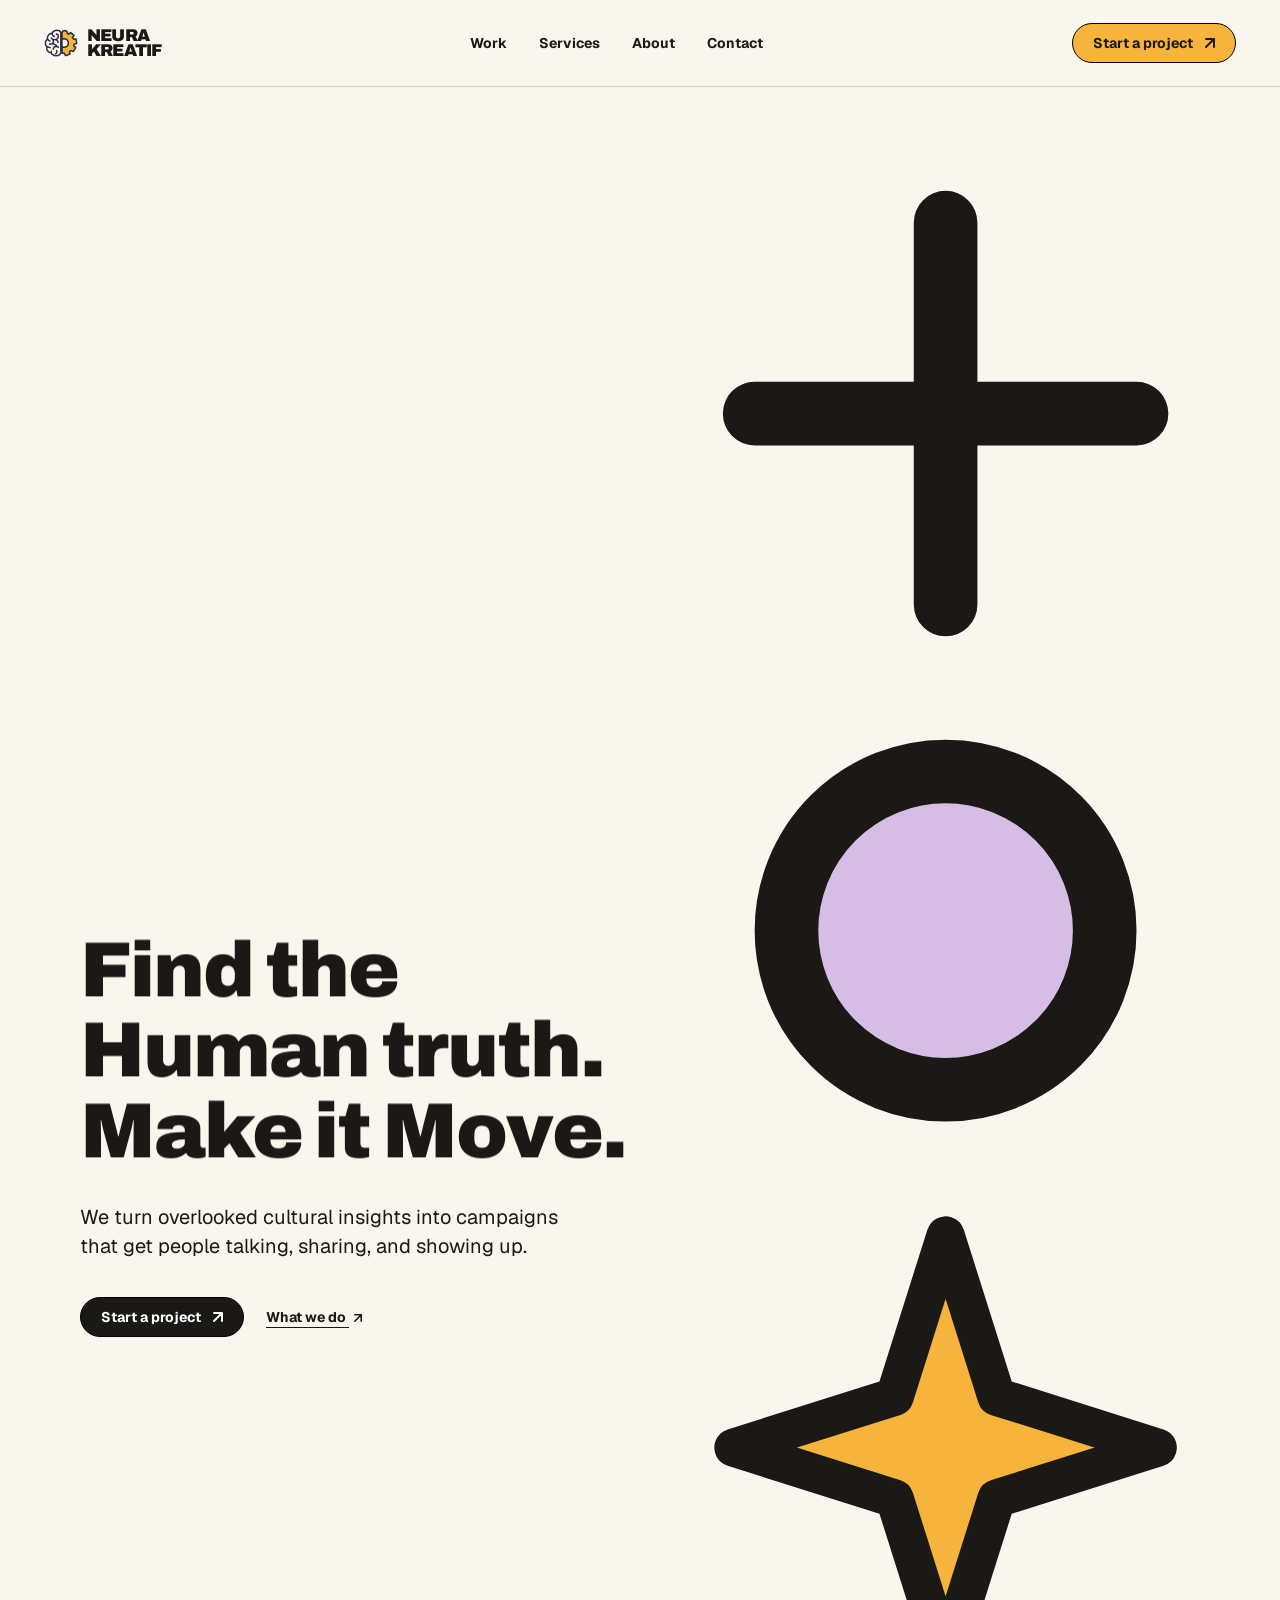
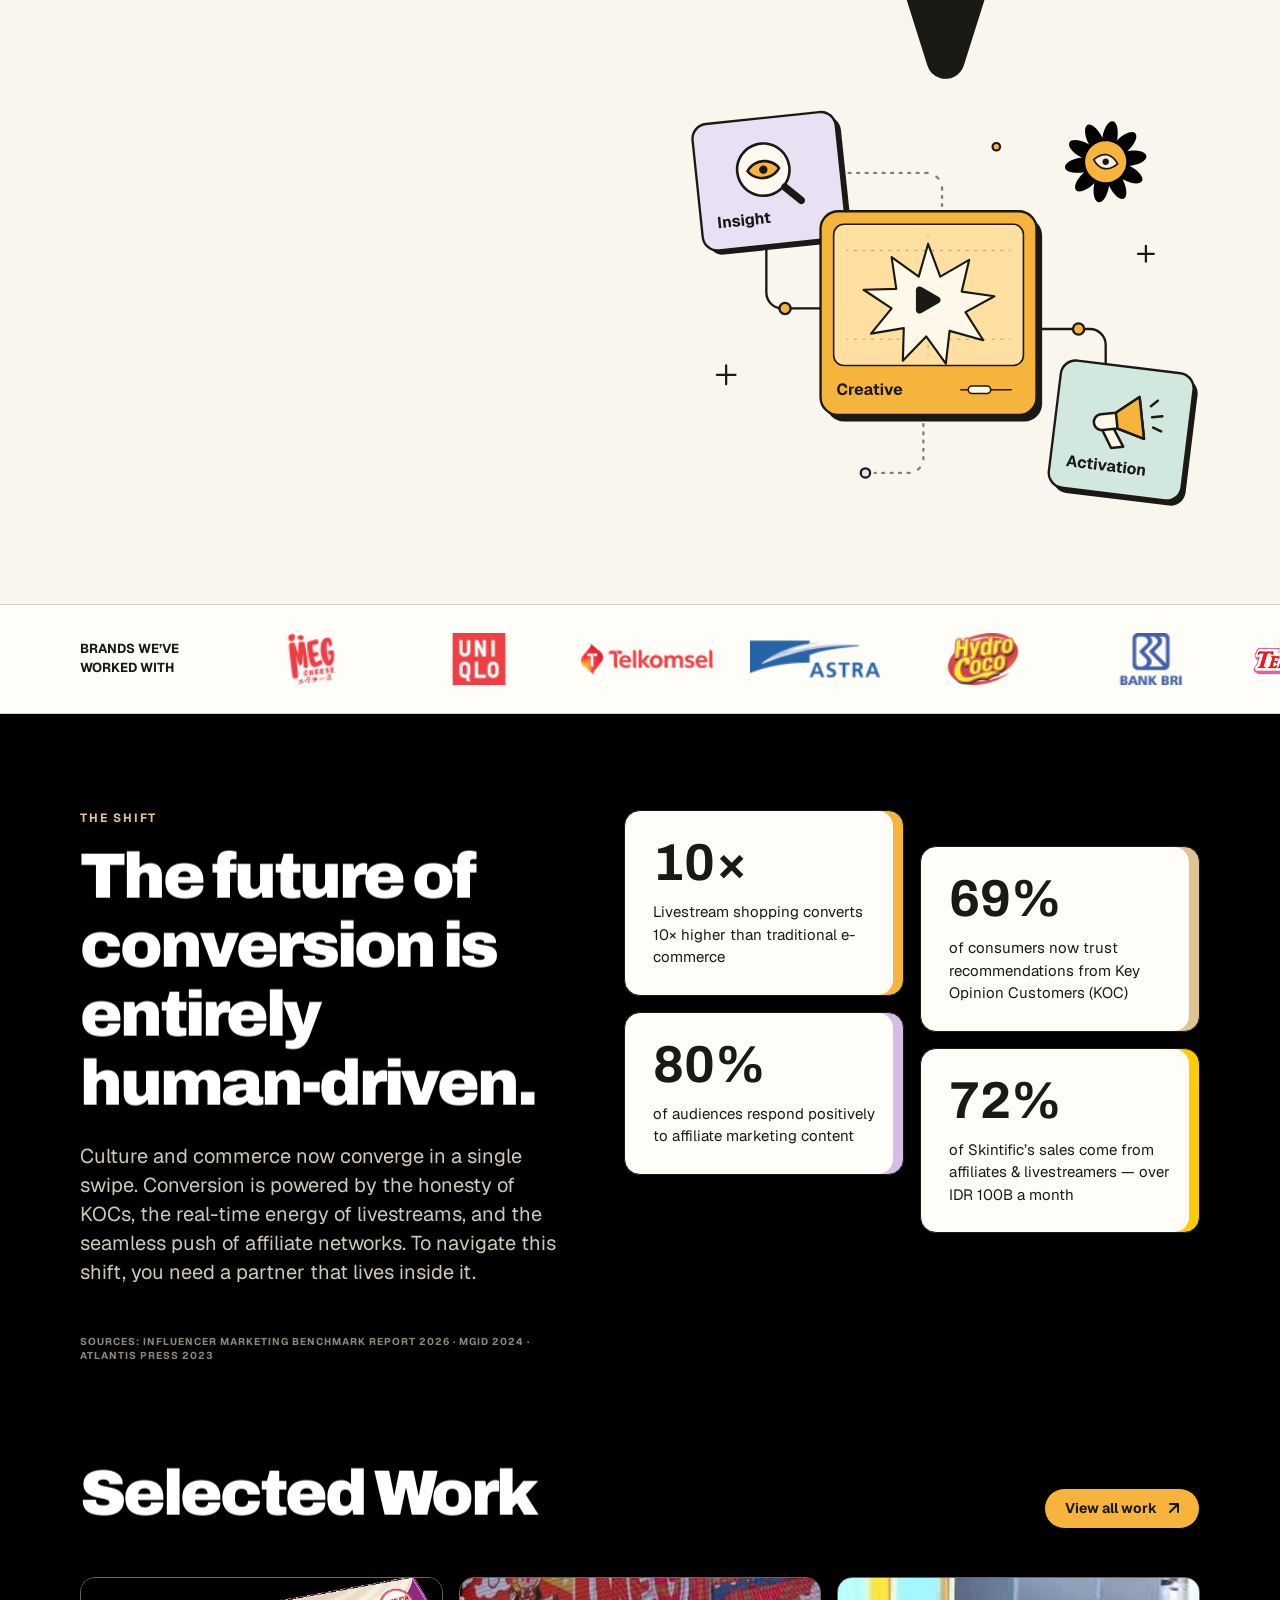
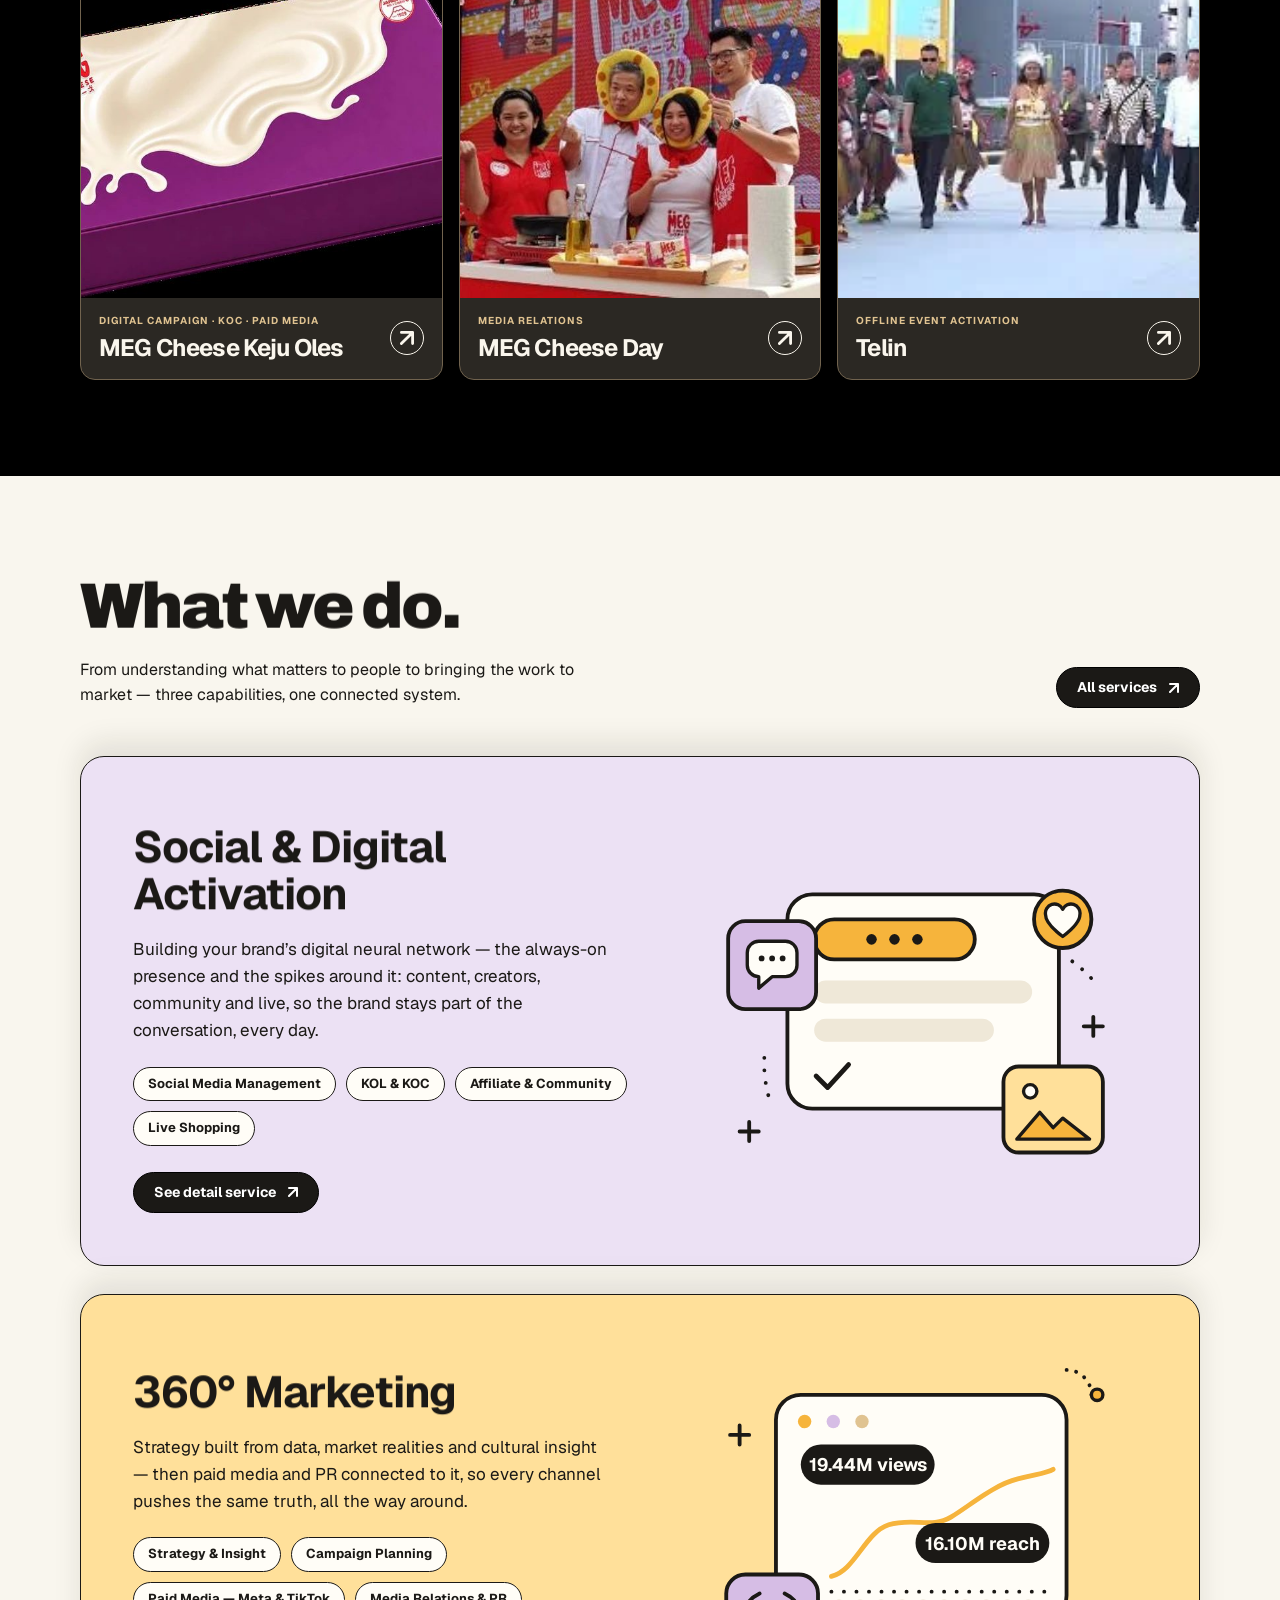
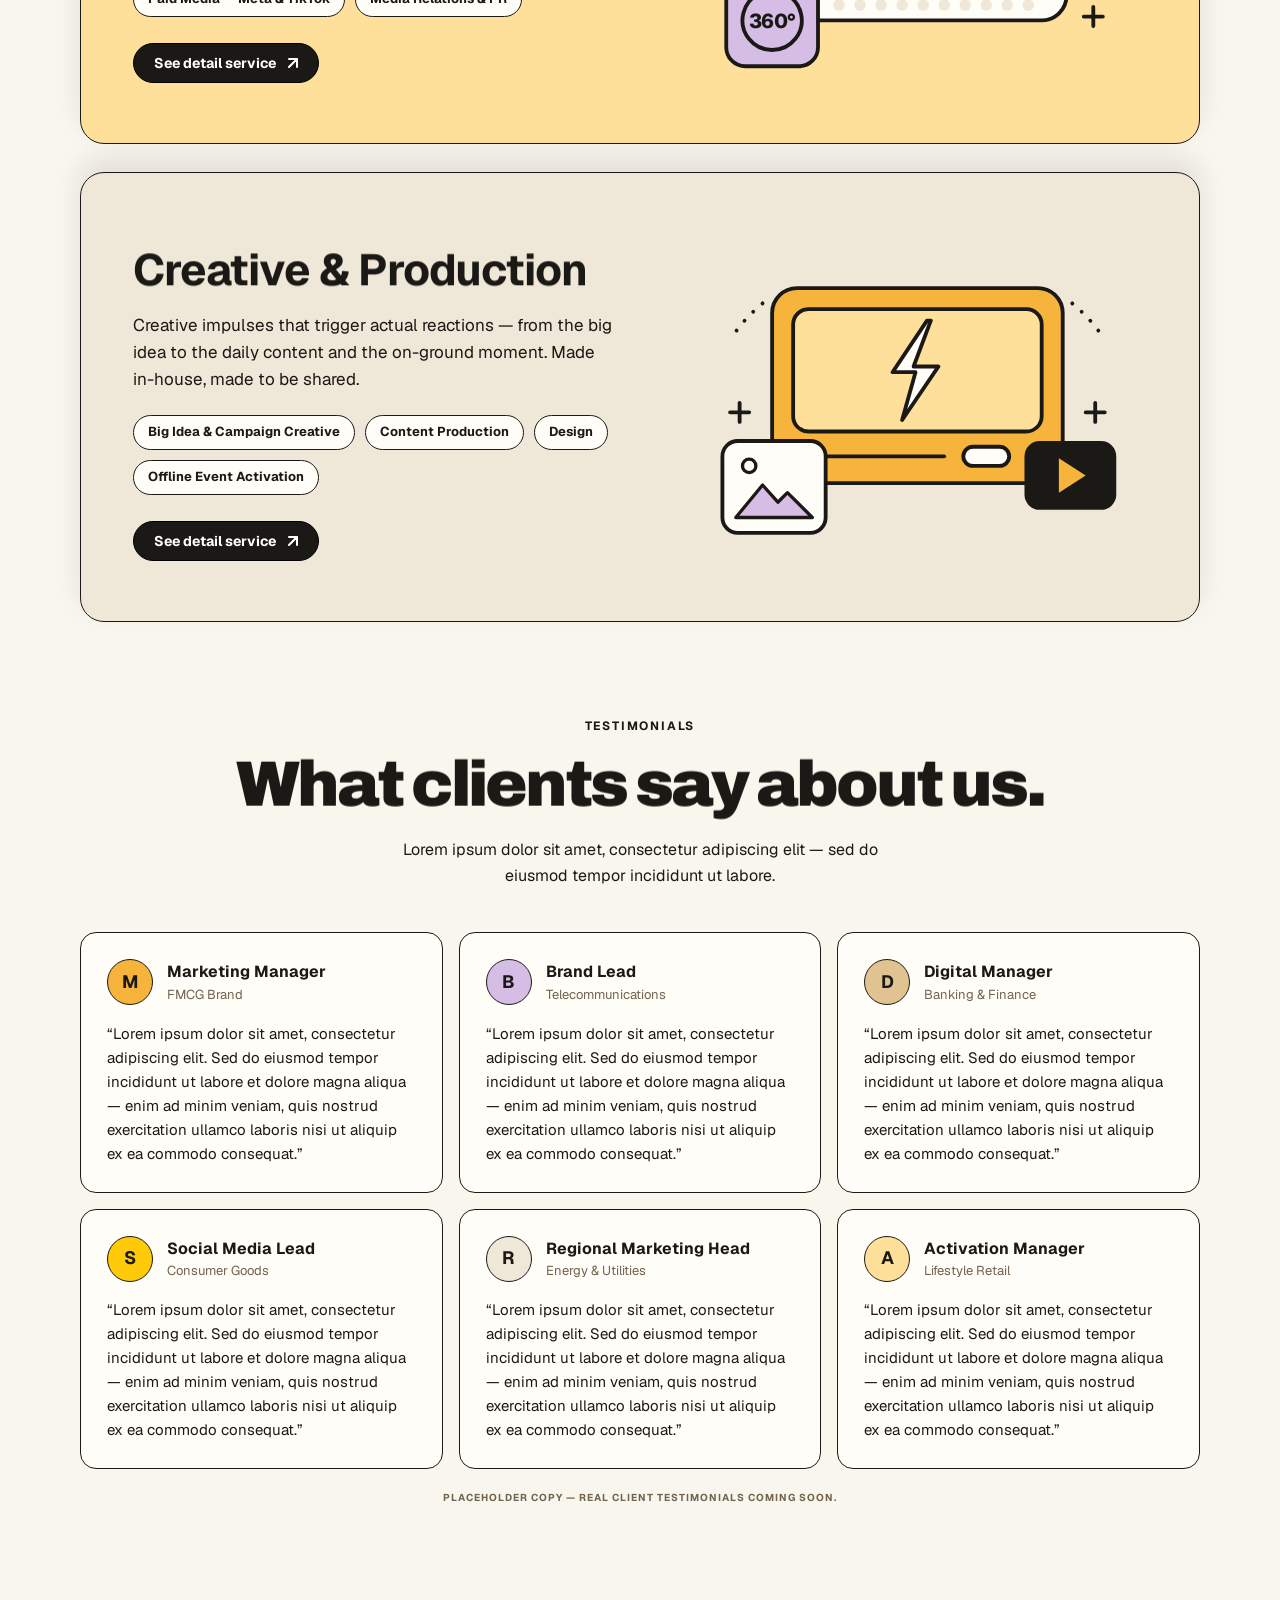
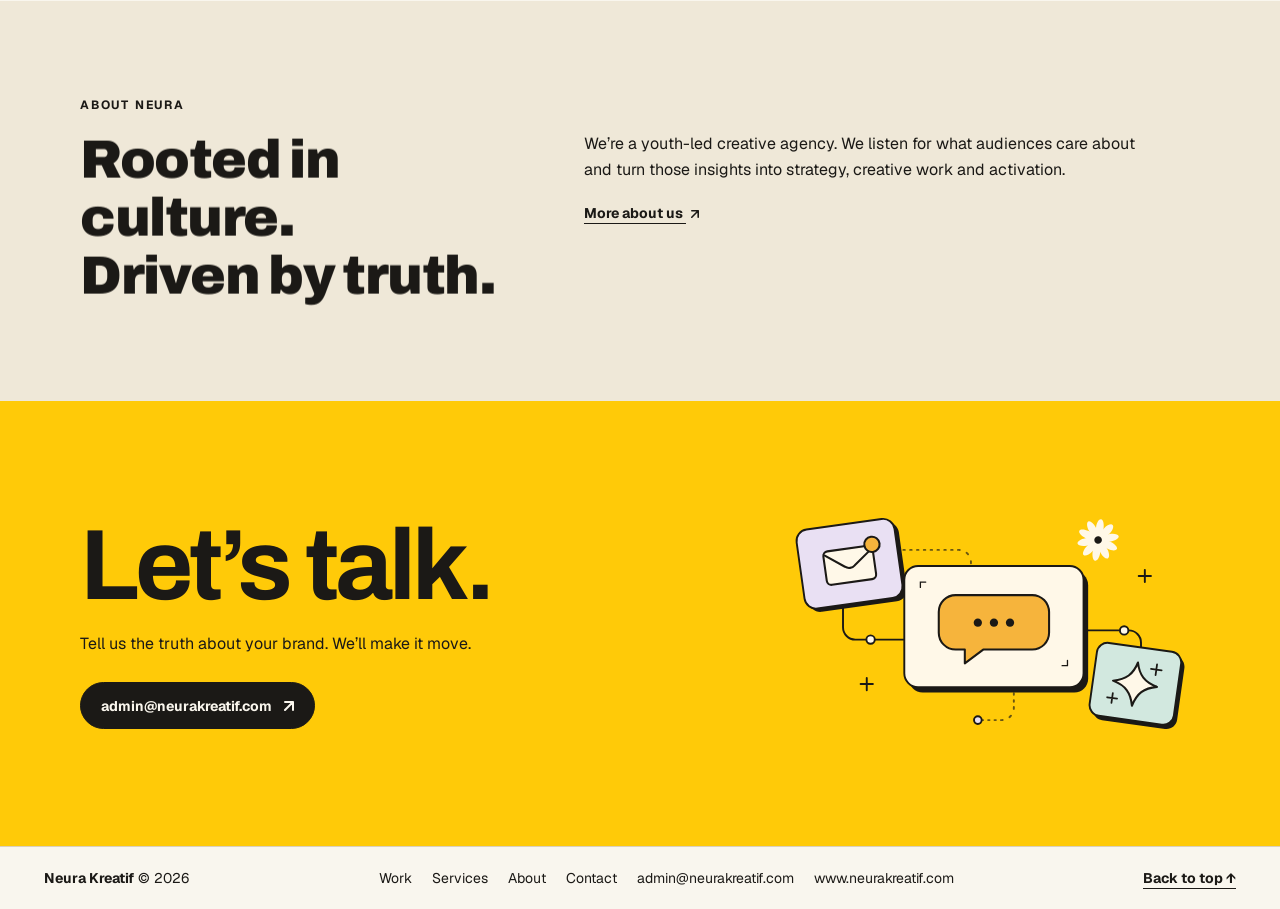
==== index.html @ 3b591b7b "Update site to v16 — root index.html" ====
<!DOCTYPE html>
<html lang="en">
<head>
<meta charset="UTF-8">
<meta name="viewport" content="width=device-width, initial-scale=1.0">
<title>Find the Human Truth. Make it Move. — Neura Kreatif</title>
<meta name="description" content="Neura Kreatif is a youth-led 360° creative agency: Social & Digital Activation, 360° Marketing, Creative & Production.">
<meta property="og:title" content="Find the Human Truth. Make it Move. — Neura Kreatif">
<meta property="og:description" content="Neura Kreatif is a youth-led 360° creative agency: Social & Digital Activation, 360° Marketing, Creative & Production.">
<meta property="og:type" content="website">
<meta property="og:url" content="https://jmustopa.github.io/neura-kreatif/">
<meta property="og:image" content="https://jmustopa.github.io/neura-kreatif/assets/img/share.jpg">
<meta name="twitter:card" content="summary_large_image">

<link rel="stylesheet" href="assets/css/fonts.css?v=16">
<link rel="stylesheet" href="assets/css/tokens.css">
<link rel="stylesheet" href="assets/css/styles.css?v=16">
</head>
<body><div id="top"></div><header class="site-nav"><div class="bar">
<a class="logo" href="index.html"><img src="assets/img/logo-mark.png" alt="Neura Kreatif logo"><span class="word">NEURA<br>KREATIF</span></a>
<nav class="nav-links" id="navLinks">
<a href="work/index.html">Work</a>
<a href="services/index.html">Services</a>
<a href="about/index.html">About</a>
<a href="contact/index.html">Contact</a>
</nav>
<span style="display:flex;gap:10px;align-items:center">
<a class="btn cta" href="contact/index.html">Start a project <svg class="arr" viewBox="0 0 10 10" fill="none" aria-hidden="true"><path d="M9 9V1H1M9 1L1 9" stroke="currentColor" stroke-width="2" stroke-linecap="round" stroke-linejoin="round"/></svg></a>
<button class="nav-toggle" aria-expanded="false" aria-controls="navLinks" onclick="var b=this,d=document.getElementById('navLinks');d.classList.toggle('open');b.setAttribute('aria-expanded',d.classList.contains('open'))">Menu</button>
</span>
</div></header>
<section class="band" style="padding-top:72px"><div class="wrap"><div class="hero-grid">
<div>
<h1 class="display">Find the<br>Human truth.<br>Make it Move.</h1>
<p class="lead" style="margin-top:32px">We turn overlooked cultural insights into campaigns that get people talking, sharing, and showing up.</p>
<div class="hero-cta"><a class="btn dark" href="contact/index.html">Start a project <svg class="arr" viewBox="0 0 10 10" fill="none" aria-hidden="true"><path d="M9 9V1H1M9 1L1 9" stroke="currentColor" stroke-width="2" stroke-linecap="round" stroke-linejoin="round"/></svg></a><a class="textlink" href="services/index.html">What we do <svg class="arr" viewBox="0 0 10 10" fill="none" aria-hidden="true"><path d="M9 9V1H1M9 1L1 9" stroke="currentColor" stroke-width="2" stroke-linecap="round" stroke-linejoin="round"/></svg></a></div>
</div>
<div class="hero-art"><span class="hero-spark hs1"><svg viewBox="0 0 24 24" fill="none" stroke="#1b1916" stroke-width="3" stroke-linecap="round"><path d="M12 3v18M3 12h18"/></svg></span><span class="hero-spark hs2"><svg viewBox="0 0 16 16"><circle cx="8" cy="8" r="5" fill="#d6bde5" stroke="#1b1916" stroke-width="2"/></svg></span><span class="hero-spark hs3"><svg viewBox="0 0 24 24"><path d="M12 2l2.4 7.6L22 12l-7.6 2.4L12 22l-2.4-7.6L2 12l7.6-2.4z" fill="#f6b43c" stroke="#1b1916" stroke-width="1.8" stroke-linejoin="round"/></svg></span><img src="assets/img/doodle-hero.svg" alt="Neura doodle illustration — Insight, Creative and Activation, connected" style="width:100%;height:auto"></div>
</div></div></section>
<div class="logo-strip"><div class="row"><span class="label" style="padding-left:var(--nk-page-pad)"><span style="white-space:nowrap">BRANDS WE&rsquo;VE</span><br><span style="white-space:nowrap">WORKED WITH</span></span><div style="overflow:hidden;flex:1"><div class="marquee"><span class="brand-frame"><img src="assets/img/client-meg.png" alt="MEG"></span><span class="brand-frame"><img src="assets/img/client-uniqlo.png" alt="Uniqlo"></span><span class="brand-frame"><img src="assets/img/client-telkomsel.png" alt="Telkomsel"></span><span class="brand-frame"><img src="assets/img/client-astra.png" alt="Astra"></span><span class="brand-frame"><img src="assets/img/client-hydrococo.png" alt="Hydro Coco"></span><span class="brand-frame"><img src="assets/img/client-bri.png" alt="Bank BRI"></span><span class="brand-frame"><img src="assets/img/client-telonlang.png" alt="Telon Lang"></span><span class="brand-frame"><img src="assets/img/client-woods.png" alt="WOODS'"></span><span class="brand-frame"><img src="assets/img/client-pln.svg" alt="PLN"></span><span class="brand-frame"><img src="assets/img/client-btpn.svg" alt="btpn"></span><span class="brand-frame"><img src="assets/img/client-telin.png" alt="Telin"></span><span class="brand-frame"><img src="assets/img/client-telkomindonesia.png" alt="Telkom Indonesia"></span><span class="brand-frame"><img src="assets/img/client-bni.svg" alt="BNI"></span><span class="brand-frame"><img src="assets/img/client-castrol.svg" alt="Castrol"></span><span class="brand-frame"><img src="assets/img/client-meg.png" alt="MEG"></span><span class="brand-frame"><img src="assets/img/client-uniqlo.png" alt="Uniqlo"></span><span class="brand-frame"><img src="assets/img/client-telkomsel.png" alt="Telkomsel"></span><span class="brand-frame"><img src="assets/img/client-astra.png" alt="Astra"></span><span class="brand-frame"><img src="assets/img/client-hydrococo.png" alt="Hydro Coco"></span><span class="brand-frame"><img src="assets/img/client-bri.png" alt="Bank BRI"></span><span class="brand-frame"><img src="assets/img/client-telonlang.png" alt="Telon Lang"></span><span class="brand-frame"><img src="assets/img/client-woods.png" alt="WOODS'"></span><span class="brand-frame"><img src="assets/img/client-pln.svg" alt="PLN"></span><span class="brand-frame"><img src="assets/img/client-btpn.svg" alt="btpn"></span><span class="brand-frame"><img src="assets/img/client-telin.png" alt="Telin"></span><span class="brand-frame"><img src="assets/img/client-telkomindonesia.png" alt="Telkom Indonesia"></span><span class="brand-frame"><img src="assets/img/client-bni.svg" alt="BNI"></span><span class="brand-frame"><img src="assets/img/client-castrol.svg" alt="Castrol"></span></div></div></div></div>
<section class="band band-black"><div class="wrap"><div class="shift-grid">
<div class="shift-left">
<p class="eyebrow" style="color:var(--nk-sand)">The shift</p>
<h2 class="h1" style="color:#fff;margin-top:16px">The future of conversion is entirely human-driven.</h2>
<p class="lead" style="margin-top:24px">Culture and commerce now converge in a single swipe. Conversion is powered by the honesty of KOCs, the real-time energy of livestreams, and the seamless push of affiliate networks. To navigate this shift, you need a partner that lives inside it.</p>
<p class="micro shift-src">Sources: Influencer Marketing Benchmark Report 2026 · MGID 2024 · Atlantis Press 2023</p>
</div>
<div>
<div class="shift-cards">
<div class="shift-col">
<div class="scard edge-yellow"><div class="snum">10&times;</div><div class="scap">Livestream shopping converts 10&times; higher than traditional e-commerce</div></div>
<div class="scard edge-lilac"><div class="snum">80%</div><div class="scap">of audiences respond positively to affiliate marketing content</div></div>
</div>
<div class="shift-col shift-col-off">
<div class="scard edge-sand"><div class="snum">69%</div><div class="scap">of consumers now trust recommendations from Key Opinion Customers (KOC)</div></div>
<div class="scard edge-bright"><div class="snum">72%</div><div class="scap">of Skintific&rsquo;s sales come from affiliates &amp; livestreamers — over IDR 100B a month</div></div>
</div>
</div>
</div>
</div></div></section>
<section class="band band-black" style="padding-top:0"><div class="wrap">
<div class="sec-head"><h2 class="h1" style="color:#fff">Selected Work</h2><a class="btn" href="work/index.html">View all work <svg class="arr" viewBox="0 0 10 10" fill="none" aria-hidden="true"><path d="M9 9V1H1M9 1L1 9" stroke="currentColor" stroke-width="2" stroke-linecap="round" stroke-linejoin="round"/></svg></a></div>
<div class="work-grid home-work"><a class="work-card" href="work/meg-cheese-keju-oles.html"><div class="media"><img loading="lazy" src="assets/img/work-meg-pack.jpg" alt="MEG Cheese Keju Oles pack"></div><div class="foot"><div><div class="micro cat">Digital campaign · KOC · Paid media</div><div class="ttl">MEG Cheese Keju Oles</div></div><span class="circle-arrow"><svg class="arr arr-lg" viewBox="0 0 10 10" fill="none" aria-hidden="true"><path d="M9 9V1H1M9 1L1 9" stroke="currentColor" stroke-width="2" stroke-linecap="round" stroke-linejoin="round"/></svg></span></div></a><a class="work-card" href="work/meg-cheese-day.html"><div class="media"><img loading="lazy" src="assets/img/work-meg-cheese-day.jpg" alt="MEG Cheese Day event hosts"></div><div class="foot"><div><div class="micro cat">Media relations</div><div class="ttl">MEG Cheese Day</div></div><span class="circle-arrow"><svg class="arr arr-lg" viewBox="0 0 10 10" fill="none" aria-hidden="true"><path d="M9 9V1H1M9 1L1 9" stroke="currentColor" stroke-width="2" stroke-linecap="round" stroke-linejoin="round"/></svg></span></div></a><a class="work-card" href="work/telin-event.html"><div class="media"><img loading="lazy" src="assets/img/work-telin-parade.png" alt="Telin offline event activation"></div><div class="foot"><div><div class="micro cat">Offline event activation</div><div class="ttl">Telin</div></div><span class="circle-arrow"><svg class="arr arr-lg" viewBox="0 0 10 10" fill="none" aria-hidden="true"><path d="M9 9V1H1M9 1L1 9" stroke="currentColor" stroke-width="2" stroke-linecap="round" stroke-linejoin="round"/></svg></span></div></a></div>
</div></section>
<section class="band"><div class="wrap">
<div class="sec-head"><div><h2 class="h1">What we do.</h2><p class="body-txt" style="margin-top:16px;max-width:520px">From understanding what matters to people to bringing the work to market — three capabilities, one connected system.</p></div><a class="btn dark" href="services/index.html">All services <svg class="arr" viewBox="0 0 10 10" fill="none" aria-hidden="true"><path d="M9 9V1H1M9 1L1 9" stroke="currentColor" stroke-width="2" stroke-linecap="round" stroke-linejoin="round"/></svg></a></div>
<div class="stack">
<article class="stack-card sc-social" style="top:92px">
<div class="stack-txt">
<h3 class="stack-title">Social &amp; Digital Activation</h3>
<p class="stack-desc">Building your brand&rsquo;s digital neural network — the always-on presence and the spikes around it: content, creators, community and live, so the brand stays part of the conversation, every day.</p>
<div class="chips" style="margin-top:22px"><span class="chip">Social Media Management</span><span class="chip">KOL &amp; KOC</span><span class="chip">Affiliate &amp; Community</span><span class="chip">Live Shopping</span></div>
<p style="margin-top:26px"><a class="btn dark" href="services/index.html#social">See detail service <svg class="arr" viewBox="0 0 10 10" fill="none" aria-hidden="true"><path d="M9 9V1H1M9 1L1 9" stroke="currentColor" stroke-width="2" stroke-linecap="round" stroke-linejoin="round"/></svg></a></p>
</div>
<div class="stack-vis" aria-hidden="true">
<svg viewBox="0 0 480 360" width="100%" fill="none" role="img">
  <!-- dotted arcs -->
  <path d="M84 268a130 130 0 0 1-4-42" stroke="#1B1916" stroke-width="4" stroke-linecap="round" stroke-dasharray="0.1 13"/>
  <path d="M402 128a130 130 0 0 1 22 20" stroke="#1B1916" stroke-width="4" stroke-linecap="round" stroke-dasharray="0.1 13"/>
  <!-- plus signs -->
  <path d="M54 306h20M64 296v20" stroke="#1B1916" stroke-width="4" stroke-linecap="round"/>
  <path d="M414 196h20M424 186v20" stroke="#1B1916" stroke-width="4" stroke-linecap="round"/>
  <!-- post card -->
  <rect x="104" y="58" width="284" height="224" rx="26" fill="#FFFDF7" stroke="#1B1916" stroke-width="4"/>
  <!-- header pill, dots centred (pill centre x=216) -->
  <rect x="132" y="84" width="168" height="42" rx="21" fill="#F6B43C" stroke="#1B1916" stroke-width="4"/>
  <circle cx="192" cy="105" r="5.5" fill="#1B1916"/>
  <circle cx="216" cy="105" r="5.5" fill="#1B1916"/>
  <circle cx="240" cy="105" r="5.5" fill="#1B1916"/>
  <!-- skeleton lines, same left edge x=132 -->
  <rect x="132" y="148" width="228" height="24" rx="12" fill="#EFE8D8"/>
  <rect x="132" y="188" width="188" height="24" rx="12" fill="#EFE8D8"/>
  <!-- check mark, aligned to content edge, inside the card -->
  <path d="M134 248l12 12 22-24" stroke="#1B1916" stroke-width="5" stroke-linecap="round" stroke-linejoin="round"/>
  <!-- chat badge, bubble centred in badge (88,132) -->
  <g>
    <rect x="42" y="86" width="92" height="92" rx="18" fill="#D6BDE5" stroke="#1B1916" stroke-width="4"/>
    <path d="M74 107h28a12 12 0 0 1 12 12v13a12 12 0 0 1-12 12H88l-14 12v-12a12 12 0 0 1-12-12v-13a12 12 0 0 1 12-12z" fill="#FFFDF7" stroke="#1B1916" stroke-width="3.5" stroke-linejoin="round"/>
    <circle cx="77" cy="125" r="3" fill="#1B1916"/>
    <circle cx="88" cy="125" r="3" fill="#1B1916"/>
    <circle cx="99" cy="125" r="3" fill="#1B1916"/>
  </g>
  <!-- like badge, heart centred in circle (392,84) -->
  <g>
    <circle cx="392" cy="84" r="30" fill="#F6B43C" stroke="#1B1916" stroke-width="4"/>
    <path d="M392 102c-12-9-18-16-18-23a9.5 9.5 0 0 1 18-5.5A9.5 9.5 0 0 1 410 79c0 7-6 14-18 23z" fill="#FFFDF7" stroke="#1B1916" stroke-width="3.5" stroke-linejoin="round"/>
  </g>
  <!-- image card -->
  <g>
    <rect x="330" y="238" width="104" height="90" rx="16" fill="#FFE09A" stroke="#1B1916" stroke-width="4"/>
    <circle cx="358" cy="264" r="7" fill="#FFFDF7" stroke="#1B1916" stroke-width="3.5"/>
    <path d="M344 314l24-28 14 16 10-10 28 22z" fill="#F6B43C" stroke="#1B1916" stroke-width="3.5" stroke-linejoin="round"/>
  </g>
</svg>
</div>
</article>
<article class="stack-card sc-360" style="top:106px">
<div class="stack-txt">
<h3 class="stack-title">360&deg; Marketing</h3>
<p class="stack-desc">Strategy built from data, market realities and cultural insight — then paid media and PR connected to it, so every channel pushes the same truth, all the way around.</p>
<div class="chips" style="margin-top:22px"><span class="chip">Strategy &amp; Insight</span><span class="chip">Campaign Planning</span><span class="chip">Paid Media — Meta &amp; TikTok</span><span class="chip">Media Relations &amp; PR</span></div>
<p style="margin-top:26px"><a class="btn dark" href="services/index.html#s360">See detail service <svg class="arr" viewBox="0 0 10 10" fill="none" aria-hidden="true"><path d="M9 9V1H1M9 1L1 9" stroke="currentColor" stroke-width="2" stroke-linecap="round" stroke-linejoin="round"/></svg></a></p>
</div>
<div class="stack-vis" aria-hidden="true">
<svg viewBox="0 0 480 360" width="100%" fill="none" role="img">
  <!-- plus signs -->
  <path d="M44 92h20M54 82v20" stroke="#1B1916" stroke-width="4" stroke-linecap="round"/>
  <path d="M414 282h20M424 272v20" stroke="#1B1916" stroke-width="4" stroke-linecap="round"/>
  <!-- dashboard card -->
  <rect x="92" y="50" width="304" height="236" rx="26" fill="#FFFDF7" stroke="#1B1916" stroke-width="4"/>
  <!-- orbit arc + dot at the top-right corner -->
  <path d="M422 50a26 26 0 0 0-26-26" stroke="#1B1916" stroke-width="4" stroke-linecap="round" stroke-dasharray="0.1 10"/>
  <circle cx="428" cy="50" r="6" fill="#F6B43C" stroke="#1B1916" stroke-width="3.5"/>
  <!-- window dots -->
  <circle cx="122" cy="78" r="7" fill="#F6B43C"/>
  <circle cx="152" cy="78" r="7" fill="#D6BDE5"/>
  <circle cx="182" cy="78" r="7" fill="#E0C391"/>
  <!-- views badge -->
  <g>
    <rect x="118" y="102" width="140" height="42" rx="21" fill="#1B1916"/>
    <text x="188" y="130" text-anchor="middle" font-family="Geist, Arial, sans-serif" font-weight="700" font-size="19" fill="#FFFDF7">19.44M views</text>
  </g>
  <!-- growth line, clear of both badges -->
  <path d="M150 240c25-6 35-46 60-54s45 4 65-8 45-34 70-40 30-6 37-10" stroke="#F6B43C" stroke-width="5" stroke-linecap="round"/>
  <!-- reach badge -->
  <g>
    <rect x="238" y="184" width="140" height="42" rx="21" fill="#1B1916"/>
    <text x="308" y="212" text-anchor="middle" font-family="Geist, Arial, sans-serif" font-weight="700" font-size="19" fill="#FFFDF7">16.10M reach</text>
  </g>
  <!-- dashed baseline + dot row, starting clear of the 360 badge -->
  <path d="M150 256h228" stroke="#1B1916" stroke-width="4" stroke-linecap="round" stroke-dasharray="0.1 13"/>
  <g fill="#EFE8D8">
    <circle cx="158" cy="270" r="6"/><circle cx="180" cy="270" r="6"/><circle cx="202" cy="270" r="6"/><circle cx="224" cy="270" r="6"/><circle cx="246" cy="270" r="6"/><circle cx="268" cy="270" r="6"/><circle cx="290" cy="270" r="6"/><circle cx="312" cy="270" r="6"/><circle cx="334" cy="270" r="6"/><circle cx="356" cy="270" r="6"/>
  </g>
  <!-- 360 badge: near-full circle mark with "360°" in the centre (88,286) -->
  <g>
    <rect x="40" y="238" width="96" height="96" rx="20" fill="#D6BDE5" stroke="#1B1916" stroke-width="4"/>
    <path d="M101.1 257.9a31 31 0 1 1-26.2 0" stroke="#1B1916" stroke-width="4" stroke-linecap="round"/>
    <text x="88" y="294" text-anchor="middle" font-family="Geist, Arial, sans-serif" font-weight="800" font-size="21" letter-spacing="-0.5" fill="#1B1916">360°</text>
  </g>
</svg>
</div>
</article>
<article class="stack-card sc-creative" style="top:120px">
<div class="stack-txt">
<h3 class="stack-title">Creative &amp; Production</h3>
<p class="stack-desc">Creative impulses that trigger actual reactions — from the big idea to the daily content and the on-ground moment. Made in-house, made to be shared.</p>
<div class="chips" style="margin-top:22px"><span class="chip">Big Idea &amp; Campaign Creative</span><span class="chip">Content Production</span><span class="chip">Design</span><span class="chip">Offline Event Activation</span></div>
<p style="margin-top:26px"><a class="btn dark" href="services/index.html#creative">See detail service <svg class="arr" viewBox="0 0 10 10" fill="none" aria-hidden="true"><path d="M9 9V1H1M9 1L1 9" stroke="currentColor" stroke-width="2" stroke-linecap="round" stroke-linejoin="round"/></svg></a></p>
</div>
<div class="stack-vis" aria-hidden="true">
<svg viewBox="0 0 480 360" width="100%" fill="none" role="img">
  <!-- dotted arcs (mirrored pair) -->
  <path d="M78 82a170 170 0 0 0-34 38" stroke="#1B1916" stroke-width="4" stroke-linecap="round" stroke-dasharray="0.1 13"/>
  <path d="M402 82a170 170 0 0 1 34 38" stroke="#1B1916" stroke-width="4" stroke-linecap="round" stroke-dasharray="0.1 13"/>
  <!-- plus signs (same height, symmetric) -->
  <path d="M44 196h20M54 186v20" stroke="#1B1916" stroke-width="4" stroke-linecap="round"/>
  <path d="M416 196h20M426 186v20" stroke="#1B1916" stroke-width="4" stroke-linecap="round"/>
  <!-- player body -->
  <rect x="88" y="66" width="304" height="204" rx="26" fill="#F6B43C" stroke="#1B1916" stroke-width="4"/>
  <!-- screen -->
  <rect x="110" y="88" width="260" height="128" rx="16" fill="#FFE09A" stroke="#1B1916" stroke-width="4"/>
  <!-- lightning bolt, centred in screen (240,152) -->
  <path d="M250 100l-36 54h24l-14 50 38-56h-26l18-48z" fill="#FFFDF7" stroke="#1B1916" stroke-width="4" stroke-linejoin="round"/>
  <!-- progress row: line + pill, no collisions -->
  <path d="M112 242h156" stroke="#1B1916" stroke-width="4" stroke-linecap="round"/>
  <rect x="288" y="232" width="48" height="20" rx="10" fill="#FFFDF7" stroke="#1B1916" stroke-width="4"/>
  <!-- image card (overlaps player corner by the same depth as the play button) -->
  <g>
    <rect x="36" y="226" width="108" height="96" rx="16" fill="#FFFDF7" stroke="#1B1916" stroke-width="4"/>
    <circle cx="64" cy="252" r="7" fill="#FFFDF7" stroke="#1B1916" stroke-width="3.5"/>
    <path d="M50 306l28-34 16 18 10-10 26 26z" fill="#D6BDE5" stroke="#1B1916" stroke-width="3.5" stroke-linejoin="round"/>
  </g>
  <!-- play button -->
  <g>
    <rect x="352" y="226" width="96" height="72" rx="16" fill="#1B1916"/>
    <path d="M388 244l28 18-28 18z" fill="#F6B43C"/>
  </g>
</svg>
</div>
</article>
</div></div>
</div></section>
<section class="band" style="padding-top:0"><div class="wrap">
<p class="eyebrow" style="text-align:center">Testimonials</p>
<h2 class="h1" style="text-align:center;margin-top:16px">What clients say about us.</h2>
<p class="body-txt" style="text-align:center;margin:18px auto 0;max-width:520px">Lorem ipsum dolor sit amet, consectetur adipiscing elit — sed do eiusmod tempor incididunt ut labore.</p>
<div class="t-grid">
<article class="tcard"><div class="t-head"><span class="t-ava" style="background:var(--nk-yellow)">M</span><div><div class="t-name">Marketing Manager</div><div class="t-role">FMCG Brand</div></div></div><p class="t-quote">&ldquo;Lorem ipsum dolor sit amet, consectetur adipiscing elit. Sed do eiusmod tempor incididunt ut labore et dolore magna aliqua — enim ad minim veniam, quis nostrud exercitation ullamco laboris nisi ut aliquip ex ea commodo consequat.&rdquo;</p></article><article class="tcard"><div class="t-head"><span class="t-ava" style="background:var(--nk-lilac)">B</span><div><div class="t-name">Brand Lead</div><div class="t-role">Telecommunications</div></div></div><p class="t-quote">&ldquo;Lorem ipsum dolor sit amet, consectetur adipiscing elit. Sed do eiusmod tempor incididunt ut labore et dolore magna aliqua — enim ad minim veniam, quis nostrud exercitation ullamco laboris nisi ut aliquip ex ea commodo consequat.&rdquo;</p></article><article class="tcard"><div class="t-head"><span class="t-ava" style="background:var(--nk-sand)">D</span><div><div class="t-name">Digital Manager</div><div class="t-role">Banking &amp; Finance</div></div></div><p class="t-quote">&ldquo;Lorem ipsum dolor sit amet, consectetur adipiscing elit. Sed do eiusmod tempor incididunt ut labore et dolore magna aliqua — enim ad minim veniam, quis nostrud exercitation ullamco laboris nisi ut aliquip ex ea commodo consequat.&rdquo;</p></article><article class="tcard"><div class="t-head"><span class="t-ava" style="background:var(--nk-yellow-bright)">S</span><div><div class="t-name">Social Media Lead</div><div class="t-role">Consumer Goods</div></div></div><p class="t-quote">&ldquo;Lorem ipsum dolor sit amet, consectetur adipiscing elit. Sed do eiusmod tempor incididunt ut labore et dolore magna aliqua — enim ad minim veniam, quis nostrud exercitation ullamco laboris nisi ut aliquip ex ea commodo consequat.&rdquo;</p></article><article class="tcard"><div class="t-head"><span class="t-ava" style="background:var(--nk-beige)">R</span><div><div class="t-name">Regional Marketing Head</div><div class="t-role">Energy &amp; Utilities</div></div></div><p class="t-quote">&ldquo;Lorem ipsum dolor sit amet, consectetur adipiscing elit. Sed do eiusmod tempor incididunt ut labore et dolore magna aliqua — enim ad minim veniam, quis nostrud exercitation ullamco laboris nisi ut aliquip ex ea commodo consequat.&rdquo;</p></article><article class="tcard"><div class="t-head"><span class="t-ava" style="background:var(--nk-yellow-soft)">A</span><div><div class="t-name">Activation Manager</div><div class="t-role">Lifestyle Retail</div></div></div><p class="t-quote">&ldquo;Lorem ipsum dolor sit amet, consectetur adipiscing elit. Sed do eiusmod tempor incididunt ut labore et dolore magna aliqua — enim ad minim veniam, quis nostrud exercitation ullamco laboris nisi ut aliquip ex ea commodo consequat.&rdquo;</p></article>
</div>
<p class="micro" style="text-align:center;margin-top:22px;color:var(--nk-taupe)">Placeholder copy — real client testimonials coming soon.</p>
</div></section>
<section class="band band-beige"><div class="wrap">
<p class="eyebrow">About Neura</p>
<div class="split" style="margin-top:18px"><h2 class="h2">Rooted in culture.<br>Driven by truth.</h2>
<div><p class="body-txt">We&rsquo;re a youth-led creative agency. We listen for what audiences care about and turn those insights into strategy, creative work and activation.</p><a class="textlink" href="about/index.html" style="display:inline-block;margin-top:20px">More about us <svg class="arr" viewBox="0 0 10 10" fill="none" aria-hidden="true"><path d="M9 9V1H1M9 1L1 9" stroke="currentColor" stroke-width="2" stroke-linecap="round" stroke-linejoin="round"/></svg></a></div></div>
</div></section><section class="band band-yellow"><div class="wrap"><div class="cta-inner">
<div><div class="display-xl">Let&rsquo;s talk.</div>
<p style="margin-top:18px;max-width:420px">Tell us the truth about your brand. We&rsquo;ll make it move.</p>
<a class="email-pill" href="mailto:admin@neurakreatif.com" style="margin-top:26px">admin@neurakreatif.com <svg class="arr" viewBox="0 0 10 10" fill="none" aria-hidden="true"><path d="M9 9V1H1M9 1L1 9" stroke="currentColor" stroke-width="2" stroke-linecap="round" stroke-linejoin="round"/></svg></a></div>
<div><img class="cta-art" loading="lazy" src="assets/img/doodle-contact.svg" alt="Neura doodle illustration — envelope, chat bubble and sparkles, connected" style="width:100%;height:auto"></div></div></div></section><footer class="site-footer"><div class="bar">
<span><strong>Neura Kreatif</strong> &copy; 2026</span>
<nav class="footer-links">
<a href="work/index.html">Work</a><a href="services/index.html">Services</a><a href="about/index.html">About</a><a href="contact/index.html">Contact</a>
<a href="mailto:admin@neurakreatif.com">admin@neurakreatif.com</a><a href="https://www.neurakreatif.com">www.neurakreatif.com</a>
</nav>
<a class="textlink" href="#top">Back to top &uarr;</a>
</div></footer>
<script>
document.querySelectorAll('.acc-btn').forEach(function(b){b.addEventListener('click',function(){
  var item=b.parentElement, was=item.classList.contains('open');
  item.parentElement.querySelectorAll('.acc-item').forEach(function(i){i.classList.remove('open');i.querySelector('.acc-toggle').textContent='+';});
  if(!was){item.classList.add('open');item.querySelector('.acc-toggle').textContent='\u2212';}
});});
</script>
<script>
(function(){
  if (window.matchMedia('(prefers-reduced-motion: reduce)').matches) return;
  function split(el){
    var idx = 0;
    function walk(node){
      Array.prototype.slice.call(node.childNodes).forEach(function(n){
        if (n.nodeType === 3){
          var frag = document.createDocumentFragment();
          n.textContent.split(/(\s+)/).forEach(function(part){
            if (!part) return;
            if (/^\s+$/.test(part)){ frag.appendChild(document.createTextNode(' ')); return; }
            var w = document.createElement('span'); w.className = 'rw';
            var i = document.createElement('span'); i.className = 'rwi'; i.textContent = part;
            i.style.transitionDelay = (idx++ * 110) + 'ms';
            w.appendChild(i); frag.appendChild(w);
          });
          node.replaceChild(frag, n);
        } else if (n.nodeType === 1 && n.tagName !== 'BR'){ walk(n); }
      });
    }
    walk(el);
  }
  var els = document.querySelectorAll('h1, h2.h1, h2.h2, h3.stack-title, .display-xl');
  els.forEach(split);
  var io = new IntersectionObserver(function(es){
    es.forEach(function(e){ if (e.isIntersecting){ e.target.classList.add('revealed'); io.unobserve(e.target); } });
  }, {threshold: 0.15});
  setTimeout(function(){ els.forEach(function(el){ io.observe(el); }); }, 180);
})();
</script><script src="assets/js/anime.umd.min.js"></script>
<script>
try {
  if (!window.matchMedia('(prefers-reduced-motion: reduce)').matches && window.anime) {
    var heroImg = document.querySelector('.hero-art img');
    var ctaImg = document.querySelector('.cta-art');
    var sparks = document.querySelectorAll('.hero-spark');
    if (heroImg) {
      anime.animate('.hero-art', { opacity: [0, 1], translateY: [16, 0], duration: 900, ease: 'outCubic' });
      anime.animate(heroImg, { translateY: -7, rotate: 0.7, duration: 3400, ease: 'inOutSine', alternate: true, loop: true });
    }
    if (sparks.length) {
      anime.animate('.hero-spark', { scale: [1, 1.3], rotate: [0, 25], duration: 2600, ease: 'inOutSine', alternate: true, loop: true, delay: anime.stagger(420) });
    }
    if (ctaImg) {
      anime.animate(ctaImg, { translateY: -6, rotate: -1, duration: 3000, ease: 'inOutSine', alternate: true, loop: true });
    }
  }
} catch (e) {}
</script></body></html>
---- assets/css/fonts.css ----
/* Geist — self-hosted (owner-supplied, SIL Open Font License, see ../fonts/OFL.txt)
   Variable font: one file covers weights 100–900. */
@font-face {
  font-family: "Geist";
  src: url("../fonts/GeistVariable.woff2") format("woff2"),
       url("../fonts/GeistVariable.ttf") format("truetype");
  font-weight: 100 900;
  font-style: normal;
  font-display: swap;
}

/* Archivo — self-hosted (SIL Open Font License), weights 700 + 900 for headlines */
@font-face {
  font-family: "Archivo";
  src: url("../fonts/archivo-700.woff2") format("woff2");
  font-weight: 700;
  font-style: normal;
  font-display: swap;
}
@font-face {
  font-family: "Archivo";
  src: url("../fonts/archivo-900.woff2") format("woff2");
  font-weight: 900;
  font-style: normal;
  font-display: swap;
}
---- assets/css/tokens.css ----
/* ============================================================
   NEURA KREATIF — Design Tokens
   Source of truth: Figma "NEURA WEBSITE" (file 2M5Bq9xZDaT4NMcap0ygC2)
   Extracted 2026-11-25 from the live design. Do not invent new
   values — extend this file instead.
   ============================================================ */

:root {
  /* — Color: core — */
  --nk-ink: #1b1916;          /* primary text, borders, black button */
  --nk-ink-soft: #2b2823;     /* card surface (Selected Work cards) */
  --nk-ink-pressed: #22211f;  /* black button pressed state */
  --nk-body: #514b41;         /* secondary / body text on cream */
  --nk-taupe: #71634E;        /* card border on dark, muted details */

  /* — Color: surfaces — */
  --nk-cream: #f9f6ee;        /* page / nav background */
  --nk-cream-2: #faf6ed;      /* light text on dark, alt surface */
  --nk-paper: #fffdf7;        /* lightest surface (logo strip) */
  --nk-beige: #efe8d8;        /* About section background */
  --nk-sand: #e0c391;         /* category labels on dark cards */
  --nk-line: #d9d0be;         /* hairlines on cream */

  /* — Color: brand accents — */
  --nk-yellow: #f6b43c;       /* PRIMARY — nav CTA, highlights */
  --nk-yellow-bright: #ffca08;/* CTA band background (Let's talk) */
  --nk-yellow-pressed: #f9c870;/* primary button pressed state */
  --nk-yellow-soft: #ffe09a;  /* Telin card / soft fills */
  --nk-lilac: #d6bde5;        /* secondary accent — work cards, doodles */

  /* — Typography — */
  --nk-font-display: "Archivo", "Arial Black", sans-serif; /* Black 900 headlines */
  --nk-font-sans: "Geist", "Inter", Arial, sans-serif;     /* UI, body, buttons */
  /* Labels use Geist too (v1.1, owner decision 2026-11-25) — no mono/serif label font. */

  /* Type scale (size / line-height / tracking) — from Figma */
  --nk-display-xl: 100px;  /* Let's talk. — lh 92, ls -5.4px */
  --nk-display-l: 78px;    /* Hero — lh 80 */
  --nk-h1: 72px;           /* Section title on light — lh 78, ls -3.89px */
  --nk-h1-dark: 64px;      /* Section title on black — lh 77 */
  --nk-h2: 60px;           /* About headline — lh 64.68 */
  --nk-h3: 34px;           /* Service accordion title, Geist Bold — lh 44, ls -1.87px */
  --nk-card-title: 23.76px;/* Work card title, Geist Bold — lh 31, ls -0.83px */
  --nk-body-l: 20px;       /* Hero sub / lead — lh 29 */
  --nk-body: 16px;         /* Default body — lh ~25.5 */
  --nk-ui: 14px;           /* Nav links & buttons, Geist Bold — lh 18.4 */
  --nk-label: 12px;        /* Eyebrow/label, Geist Bold, uppercase, ls 1.8px, lh 16px */
  --nk-label-ls: 1.8px;
  --nk-micro-ls: 1px;      /* Card category, Geist Bold 10px uppercase */
  --nk-micro: 10px;        /* Card category, uppercase, ls 0.5px */

  /* — Shape — */
  --nk-radius-pill: 68px;   /* all buttons */
  --nk-radius-card: 15px;   /* work cards (top corners on media) */
  --nk-radius-chip: 100px;  /* email pill */

  /* — Borders & shadow (signature hard offset) — */
  --nk-border: 1px solid var(--nk-ink);
  --nk-border-dark-card: 1px solid var(--nk-taupe);
  --nk-shadow-press: 1px 3px 0 0 #000; /* button hover + pressed, NO blur */

  /* — Layout — */
  --nk-container: 1280px;
  --nk-page-pad: 80px;      /* desktop side padding (72–80 in Figma) */
  --nk-nav-pad: 44px;
  --nk-section-pad: 96px;   /* proposed rhythm for the revamp */

  /* — Motion (proposed, keep subtle) — */
  --nk-ease: cubic-bezier(.22,1,.36,1);
  --nk-dur: 220ms;
}

/* — Label utilities (v1.1) — */
.nk-eyebrow {
  font-family: var(--nk-font-sans);
  font-weight: 700;
  font-size: var(--nk-label);   /* 12px */
  line-height: 16px;
  letter-spacing: var(--nk-label-ls); /* 1.8px */
  text-transform: uppercase;
}
.nk-micro-label {
  font-family: var(--nk-font-sans);
  font-weight: 700;
  font-size: var(--nk-micro);   /* 10px */
  line-height: 14px;
  letter-spacing: var(--nk-micro-ls); /* 1px */
  text-transform: uppercase;
}
---- assets/css/styles.css ----
/* NEURA KREATIF — site styles, built on Design System v1.1 tokens (tokens.css) */
*{margin:0;padding:0;box-sizing:border-box}
html{scroll-behavior:smooth}
body{background:var(--nk-cream);color:var(--nk-ink);font-family:var(--nk-font-sans);font-size:var(--nk-body);line-height:1.6;-webkit-font-smoothing:antialiased}
img{max-width:100%;display:block}
a{color:inherit}
.wrap{max-width:calc(var(--nk-container) + 2*var(--nk-page-pad));margin:0 auto;padding-left:var(--nk-page-pad);padding-right:var(--nk-page-pad)}
@media(max-width:820px){:root{--nk-page-pad:20px}}

/* — Type helpers — */
.display{font-family:var(--nk-font-display);font-weight:900;font-size:clamp(44px,6.2vw,var(--nk-display-l));line-height:1.03;letter-spacing:-2px}
.display-xl{font-family:var(--nk-font-display);font-weight:700;font-size:clamp(52px,8vw,var(--nk-display-xl));line-height:.95;letter-spacing:-4px}
.h1{font-family:var(--nk-font-display);font-weight:900;font-size:clamp(40px,5vw,var(--nk-h1));line-height:1.08;letter-spacing:-3px}
.h2{font-family:var(--nk-font-display);font-weight:900;font-size:clamp(34px,4.2vw,var(--nk-h2));line-height:1.08;letter-spacing:-1.5px}
.h3{font-weight:700;font-size:clamp(26px,2.6vw,var(--nk-h3));line-height:1.29;letter-spacing:-1.2px}
.lead{font-size:var(--nk-body-l);line-height:29px;color:var(--nk-body);max-width:480px}
.body-txt{color:var(--nk-body);max-width:560px}
.eyebrow{font-weight:700;font-size:var(--nk-label);line-height:16px;letter-spacing:var(--nk-label-ls);text-transform:uppercase}
.micro{font-weight:700;font-size:var(--nk-micro);line-height:14px;letter-spacing:var(--nk-micro-ls);text-transform:uppercase}

/* — Nav — */
.site-nav{position:sticky;top:0;z-index:50;background:var(--nk-cream);border-bottom:1px solid var(--nk-line)}
.site-nav .bar{display:flex;align-items:center;justify-content:space-between;padding:20px var(--nk-nav-pad);max-width:1440px;margin:0 auto}
.logo{display:flex;align-items:center;gap:9px;text-decoration:none}
.logo img{width:34px;height:34px;object-fit:contain}
.logo .word{font-family:var(--nk-font-display);font-weight:900;font-size:17px;line-height:.92;letter-spacing:-.765px}
.nav-links{display:flex;gap:8px}
.nav-links a{font-weight:700;font-size:var(--nk-ui);text-decoration:none;padding:12px}
.nav-links a:hover,.nav-links a[aria-current="page"]{text-decoration:underline;text-underline-offset:5px;text-decoration-thickness:2px}
.nav-toggle{display:none;background:none;border:var(--nk-border);border-radius:var(--nk-radius-pill);padding:8px 16px;font-weight:700;font-size:var(--nk-ui);cursor:pointer}
@media(max-width:820px){
  .nav-links{display:none;position:absolute;top:100%;left:0;right:0;background:var(--nk-cream);flex-direction:column;padding:12px 20px 20px;border-bottom:1px solid var(--nk-line)}
  .nav-links.open{display:flex}
  .nav-toggle{display:block}
  .site-nav .cta{display:none}
}

/* — Buttons — */
.btn{display:inline-flex;align-items:center;gap:10px;padding:10px 20px;border:1px solid #000;border-radius:var(--nk-radius-pill);font-weight:700;font-size:var(--nk-ui);line-height:18.4px;text-decoration:none;cursor:pointer;background:var(--nk-yellow);color:var(--nk-ink);transition:transform var(--nk-dur) var(--nk-ease),box-shadow var(--nk-dur) var(--nk-ease),background var(--nk-dur)}
.btn .dot{width:8px;height:8px;flex:none}
.btn:hover{box-shadow:var(--nk-shadow-press);transform:translate(-1px,-2px)}
.btn:active{background:var(--nk-yellow-pressed);box-shadow:var(--nk-shadow-press)}
.btn.dark{background:var(--nk-ink);color:#fff}
.btn.dark:active{background:var(--nk-ink-pressed)}
.btn.ghost{background:transparent}
.textlink{font-weight:700;font-size:var(--nk-ui);text-decoration:underline;text-underline-offset:5px}
.email-pill{display:inline-flex;align-items:center;gap:10px;background:var(--nk-ink);color:var(--nk-cream-2);border:var(--nk-border);border-radius:var(--nk-radius-chip);height:47px;padding:0 20px;font-weight:700;font-size:var(--nk-ui);text-decoration:none}
.email-pill:hover{box-shadow:var(--nk-shadow-press)}

/* — Sections — */
section.band{padding:var(--nk-section-pad) 0}
.band-black{background:#000;color:#fff}
.band-black .body-txt,.band-black .lead{color:#cfc8ba}
.band-beige{background:var(--nk-beige)}
.band-yellow{background:var(--nk-yellow-bright)}
.band-paper{background:var(--nk-paper)}
.sec-head{display:flex;justify-content:space-between;align-items:flex-end;gap:32px;flex-wrap:wrap;margin-bottom:48px}
.sec-head .eyebrow{margin-bottom:16px}

/* — Logo strip / marquee — */
.logo-strip{background:var(--nk-paper);border-top:1px solid var(--nk-line);border-bottom:1px solid var(--nk-line);padding:18px 0;overflow:hidden}
.logo-strip .label{font-weight:700;font-size:13px;line-height:1.45;flex:none}
.marquee{display:flex;gap:0;align-items:center;width:max-content;animation:scrollx 36s linear infinite}
.brand-frame{width:168px;height:72px;flex:none;display:flex;align-items:center;justify-content:center;padding:10px 18px;box-sizing:border-box}
.brand-frame img{width:100%;height:100%;object-fit:contain}
.marquee .brand-name{font-weight:700;font-size:18px;letter-spacing:.02em;white-space:nowrap;opacity:.75}
@keyframes scrollx{to{transform:translateX(-50%)}}
.logo-strip .row{display:flex;gap:48px;align-items:center}

/* — Stats — */
.stats{display:grid;grid-template-columns:repeat(auto-fit,minmax(220px,1fr));gap:1px;background:var(--nk-taupe);border:1px solid var(--nk-taupe);margin-top:48px}
.stat{background:#000;padding:28px 24px}
.stat .num{font-family:var(--nk-font-display);font-weight:900;font-size:clamp(40px,4.5vw,64px);line-height:1;color:var(--nk-yellow)}
.stat .cap{margin-top:10px;font-size:15px;color:#e8e2d4}
.stats.light{background:var(--nk-line);border-color:var(--nk-line)}
.stats.light .stat{background:var(--nk-cream)}
.stats.light .stat .num{color:var(--nk-ink)}
.stats.light .stat .cap{color:var(--nk-body)}

/* — Work cards — */
.work-grid{display:grid;grid-template-columns:repeat(3,1fr);gap:16px}
@media(max-width:1000px){.work-grid{grid-template-columns:repeat(2,1fr)}}
@media(max-width:640px){.work-grid{grid-template-columns:1fr}}
.work-card{background:var(--nk-ink-soft);border:var(--nk-border-dark-card);border-radius:var(--nk-radius-card);overflow:hidden;text-decoration:none;display:flex;flex-direction:column;transition:transform var(--nk-dur) var(--nk-ease)}
.work-card:hover{transform:translateY(-4px)}
.work-card .media{height:258px;overflow:hidden;background:var(--nk-lilac);position:relative}
.work-card .media img{width:100%;height:100%;object-fit:cover}
.work-card .media.duo{display:flex;align-items:center;justify-content:center;gap:8px;padding:16px}
.work-card .media.duo img{width:auto;height:100%;object-fit:contain}
.work-card .foot{padding:16px 18px;display:flex;justify-content:space-between;align-items:center;gap:12px}
.work-card .cat{color:var(--nk-sand)}
.work-card .ttl{font-weight:700;font-size:var(--nk-card-title);line-height:31px;letter-spacing:-.83px;color:var(--nk-cream-2);margin-top:4px}
.work-card.wide{grid-column:1/-1}
.work-card.wide .media{height:340px}
.circle-arrow{width:34px;height:34px;flex:none;border:1px solid var(--nk-cream-2);border-radius:50%;display:flex;align-items:center;justify-content:center;color:var(--nk-cream-2);font-size:15px}
.work-card:hover .circle-arrow{background:var(--nk-yellow);color:var(--nk-ink);border-color:#000}

/* — Accordion / chapters — */
.accordion{border-top:1px solid var(--nk-ink)}
.acc-item{border-bottom:1px solid var(--nk-ink)}
.acc-btn{width:100%;background:none;border:none;cursor:pointer;display:flex;justify-content:space-between;align-items:center;gap:20px;padding:20px 0;text-align:left;font:inherit;color:inherit}
.acc-toggle{width:34px;height:34px;flex:none;border:1px solid var(--nk-ink);border-radius:50%;display:flex;align-items:center;justify-content:center;font-size:18px}
.acc-item.open .acc-toggle{background:var(--nk-yellow);border-color:#000}
.acc-panel{display:none;padding:0 0 26px;max-width:640px;color:var(--nk-body)}
.acc-item.open .acc-panel{display:block}
.split{display:grid;grid-template-columns:1fr 1.4fr;gap:64px}
@media(max-width:900px){.split{grid-template-columns:1fr}}

/* — Process — */
.process{display:grid;grid-template-columns:repeat(4,1fr);gap:16px;margin-top:48px}
@media(max-width:1000px){.process{grid-template-columns:repeat(2,1fr)}}
@media(max-width:560px){.process{grid-template-columns:1fr}}
.step{border:var(--nk-border);border-radius:var(--nk-radius-card);padding:24px;background:var(--nk-paper)}
.step .no{font-weight:700;font-size:var(--nk-label);letter-spacing:var(--nk-label-ls);color:var(--nk-body)}
.step h3{margin:12px 0 8px;font-size:22px;letter-spacing:-.5px}
.step p{color:var(--nk-body);font-size:15px}

/* — Team — */
.team-grid{display:grid;grid-template-columns:repeat(3,1fr);gap:16px}
@media(max-width:900px){.team-grid{grid-template-columns:repeat(2,1fr)}}
@media(max-width:560px){.team-grid{grid-template-columns:1fr}}
.team-card{border:var(--nk-border);border-radius:var(--nk-radius-card);padding:24px;background:var(--nk-paper)}
.team-card .avatar{width:56px;height:56px;border-radius:50%;border:var(--nk-border);display:flex;align-items:center;justify-content:center;font-family:var(--nk-font-display);font-weight:900;font-size:20px;margin-bottom:16px}
.team-card h3{font-size:20px}
.team-card p{color:var(--nk-body);font-size:14px;font-weight:700;letter-spacing:.4px;text-transform:uppercase;margin-top:4px}

/* — Client wall — */
.client-wall{display:grid;grid-template-columns:repeat(5,1fr);gap:1px;background:var(--nk-line);border:1px solid var(--nk-line)}
@media(max-width:900px){.client-wall{grid-template-columns:repeat(3,1fr)}}
@media(max-width:560px){.client-wall{grid-template-columns:repeat(2,1fr)}}
.client-wall .cell{background:var(--nk-paper);height:112px;display:flex;align-items:center;justify-content:center;padding:16px;font-weight:700;font-size:17px;text-align:center}
.client-wall .cell img{max-height:54px;max-width:82%;width:auto;height:auto;object-fit:contain}

/* — Case pages — */
.case-meta{display:flex;gap:12px;flex-wrap:wrap;margin-top:24px}
.chip{border:var(--nk-border);border-radius:var(--nk-radius-pill);padding:6px 14px;font-weight:700;font-size:13px;background:var(--nk-paper)}
.chapter{padding:40px 0;border-bottom:1px solid var(--nk-line)}
.chapter:last-child{border-bottom:none}
table.data{width:100%;border-collapse:collapse;margin-top:20px;font-size:14px}
table.data th,table.data td{border:1px solid var(--nk-line);padding:10px 12px;text-align:right}
table.data th:first-child,table.data td:first-child{text-align:left}
table.data thead th{background:var(--nk-beige);font-weight:700}
table.data tr.total td{font-weight:700;background:var(--nk-cream)}

/* — Forms — */
.form-grid{display:grid;grid-template-columns:1fr 1fr;gap:20px}
@media(max-width:700px){.form-grid{grid-template-columns:1fr}}
.field label{display:block;font-weight:700;font-size:var(--nk-ui);margin-bottom:8px}
.field input,.field textarea,.field select{width:100%;border:var(--nk-border);border-radius:12px;background:var(--nk-paper);padding:12px 14px;font:inherit;font-size:15px}
.field.full{grid-column:1/-1}
.chips{display:flex;gap:10px;flex-wrap:wrap}
.chips label{border:var(--nk-border);border-radius:var(--nk-radius-pill);padding:8px 16px;font-weight:700;font-size:14px;cursor:pointer;background:var(--nk-paper)}
.chips input{position:absolute;opacity:0}
.chips label:has(input:checked){background:var(--nk-yellow)}

/* — Footer / CTA — */
.cta-inner{display:grid;grid-template-columns:1.2fr .8fr;gap:48px;align-items:center}
@media(max-width:900px){.cta-inner{grid-template-columns:1fr}}
.doodle-box{border:var(--nk-border);border-radius:var(--nk-radius-card);background:var(--nk-cream);padding:28px;text-align:center}
.site-footer{border-top:1px solid var(--nk-line);background:var(--nk-cream)}
.site-footer .bar{max-width:1440px;margin:0 auto;padding:20px var(--nk-nav-pad);display:flex;justify-content:space-between;gap:16px;flex-wrap:wrap;font-size:14px}
.site-footer a{font-weight:700}
.footer-links{display:flex;gap:20px;flex-wrap:wrap}
.footer-links a{text-decoration:none;font-weight:400}
.footer-links a:hover{text-decoration:underline}

/* — Hero doodle — */
.hero-grid{display:grid;grid-template-columns:1.05fr .95fr;gap:48px;align-items:center}
@media(max-width:900px){.hero-grid{grid-template-columns:1fr}}
.hero-cta{display:flex;gap:22px;align-items:center;flex-wrap:wrap;margin-top:36px}
.filters{display:flex;gap:10px;flex-wrap:wrap;margin-bottom:36px}
.filters button{border:var(--nk-border);background:var(--nk-paper);border-radius:var(--nk-radius-pill);padding:8px 18px;font:inherit;font-weight:700;font-size:14px;cursor:pointer}
.filters button.active{background:var(--nk-ink);color:#fff}

/* Canonical diagonal arrow — owner-supplied (Start a project button), inline SVG, currentColor */
.arr{width:10px;height:10px;flex:none;vertical-align:-1px}
.arr-lg{width:14px;height:14px;vertical-align:0}
.btn .arr,.email-pill .arr{margin-left:2px}

/* Homepage Selected Work — one row of three, large and uniform */
.home-work .work-card .media{height:320px}
/* Text links: diagonal arrow a touch smaller, with more air after the text */
.textlink .arr{width:8px;height:8px;margin-left:5px;vertical-align:0}

/* The Shift — text left, staggered stat cards right */
.shift-grid{display:grid;grid-template-columns:5fr 6fr;gap:64px;align-items:stretch}
.shift-cards{display:grid;grid-template-columns:1fr 1fr;gap:16px}
.shift-col{display:flex;flex-direction:column;gap:16px}
.shift-col-off{margin-top:36px}
.scard{background:var(--nk-paper);border:1px solid var(--nk-ink);border-radius:16px;padding:26px 28px;color:var(--nk-ink)}
.scard .snum{font-family:var(--nk-font-display);font-size:52px;line-height:1;color:var(--nk-ink)}
.scard .scap{margin-top:12px;font-size:15px;line-height:1.5;color:var(--nk-body)}
.edge-yellow{box-shadow:inset -10px 0 0 var(--nk-yellow)}
.edge-lilac{box-shadow:inset -10px 0 0 var(--nk-lilac)}
.edge-sand{box-shadow:inset -10px 0 0 var(--nk-sand)}
.edge-bright{box-shadow:inset -10px 0 0 var(--nk-yellow-bright)}
@media(max-width:960px){.shift-grid{grid-template-columns:1fr;gap:40px}.shift-col-off{margin-top:0}}
@media(max-width:560px){.shift-cards{grid-template-columns:1fr}}
/* What we do — capability cards, each with its own design */
.svc-cards{display:grid;grid-template-columns:repeat(3,1fr);gap:16px;margin-top:44px}
.svc-card{border:1px solid var(--nk-ink);border-radius:18px;padding:28px;display:flex;flex-direction:column;transition:box-shadow .15s ease}
.svc-card:hover{box-shadow:1px 3px 0 #000}
.svc-top{display:flex;justify-content:space-between;align-items:flex-start}
.svc-ico{width:46px;height:46px;flex:none}
.svc-title{font-size:27px;font-weight:700;line-height:1.15;letter-spacing:-.4px;margin-top:22px}
.svc-desc{margin-top:14px;font-size:15.5px;line-height:1.55;color:var(--nk-body)}
.svc-list{list-style:none;margin:20px 0 24px;padding:0}
.svc-list li{font-weight:700;font-size:14px;padding:7px 0;border-top:1px solid var(--nk-line)}
.svc-card .textlink{margin-top:auto}
.v-social{background:var(--nk-cream-2)}
.v-social .svc-top .svc-ico{filter:drop-shadow(2px 2px 0 rgba(27,25,22,.9))}
.v-dark{background:var(--nk-ink-soft);color:var(--nk-cream-2)}
.v-dark .svc-desc{color:#cfc8b8}
.v-dark .svc-list li{border-top-color:#45403a}
.v-dark .textlink{color:var(--nk-cream-2)}
.v-creative{background:var(--nk-beige)}
@media(max-width:960px){.svc-cards{grid-template-columns:1fr}}

/* What we do — stacked panels that fold over each other on scroll */
.stack{margin-top:44px}
.stack-card{margin-top:28px}
.stack-card:first-child{margin-top:0}
.stack-card{position:sticky;border:1px solid var(--nk-ink);border-radius:24px;padding:52px;display:grid;grid-template-columns:1.05fr .95fr;gap:48px;align-items:center;min-height:430px;box-shadow:0 -14px 28px rgba(27,25,22,.10)}
.sc-social{background:#ece1f4}
.sc-360{background:var(--nk-yellow-soft)}
.sc-creative{background:var(--nk-beige)}
.stack-title{font-size:44px;font-weight:700;line-height:1.08;letter-spacing:-1px;margin-top:14px}
.stack-desc{margin-top:18px;font-size:17px;line-height:1.6;color:var(--nk-body);max-width:480px}
.stack-vis svg{width:100%;height:auto;display:block}
@media(max-width:960px){.stack-card{grid-template-columns:1fr;padding:34px;min-height:0}.stack-title{font-size:32px}}
/* Testimonials */
.t-grid{display:grid;grid-template-columns:repeat(3,1fr);gap:16px;margin-top:44px}
.tcard{background:var(--nk-paper);border:1px solid var(--nk-ink);border-radius:16px;padding:26px}
.t-head{display:flex;gap:14px;align-items:center}
.t-ava{width:46px;height:46px;border-radius:50%;border:1px solid var(--nk-ink);display:flex;align-items:center;justify-content:center;font-weight:700;font-size:18px;flex:none}
.t-name{font-weight:700;font-size:16px}
.t-role{font-size:13px;color:var(--nk-taupe)}
.t-quote{margin-top:16px;font-size:15px;line-height:1.6;color:var(--nk-body)}
@media(max-width:960px){.t-grid{grid-template-columns:1fr 1fr}}
@media(max-width:620px){.t-grid{grid-template-columns:1fr}}

.shift-left{display:flex;flex-direction:column}
.shift-src{margin-top:auto;padding-top:48px;color:#8f887a}
/* Headline reveal on first scroll into view */
.rw{display:inline-block;vertical-align:bottom}
.rwi{display:inline-block;transform:translateY(.38em);opacity:.1;transition:transform .9s cubic-bezier(.16,.6,.24,1),opacity .9s ease;will-change:transform,opacity}
.revealed .rwi{transform:translateY(0);opacity:1}
@media (prefers-reduced-motion: reduce){.rwi{transform:none;transition:none}}

/* Meet our team — photo grid, name+title pill appears on hover/focus */
.team-grid{display:grid;grid-template-columns:repeat(4,1fr);gap:26px}
@media(max-width:1000px){.team-grid{grid-template-columns:repeat(3,1fr)}}
@media(max-width:640px){.team-grid{grid-template-columns:repeat(2,1fr)}}
.member{position:relative;margin:0;outline:none}
.member-photo{position:relative;aspect-ratio:4/5;border:1px solid var(--nk-ink);border-radius:18px;overflow:hidden;background:var(--nk-paper)}
.member-photo img{width:100%;height:100%;object-fit:cover;display:block;transition:transform .5s cubic-bezier(.16,.6,.24,1)}
.member-initial{position:absolute;inset:0;display:flex;align-items:center;justify-content:center;font-family:var(--nk-font-display);font-size:84px;color:var(--nk-ink);transition:transform .5s cubic-bezier(.16,.6,.24,1)}
.member-plus{position:absolute;top:10px;right:14px;font-size:20px;font-weight:700;color:var(--nk-ink);opacity:.45}
.member-tag{position:absolute;left:50%;bottom:14px;transform:translate(-50%,10px);opacity:0;transition:all .35s cubic-bezier(.16,.6,.24,1);background:var(--nk-ink);color:var(--nk-cream-2);font-weight:700;font-size:11.5px;letter-spacing:.8px;text-transform:uppercase;padding:9px 16px;border-radius:999px;white-space:normal;max-width:92%;text-align:center;line-height:1.35;pointer-events:none;z-index:2}
.member:hover .member-tag,.member:focus .member-tag,.member:focus-within .member-tag{opacity:1;transform:translate(-50%,0)}
.member:hover .member-photo img,.member:hover .member-initial{transform:scale(1.05)}

/* Hero supporting elements fade in after the headline (slabpixel-style) */
@keyframes nkFadeUp{from{opacity:0;transform:translateY(14px)}to{opacity:1;transform:translateY(0)}}
.hero .lead{animation:nkFadeUp 1s ease 1.15s both}
.hero .btn{animation:nkFadeUp 1s ease 1.35s both}
@media (prefers-reduced-motion: reduce){.hero .lead,.hero .btn{animation:none}}

/* — v15: accessibility + motion preferences — */
:focus-visible{outline:3px solid var(--nk-ink);outline-offset:3px;border-radius:6px}
.logo-strip:hover .marquee{animation-play-state:paused}
@media (prefers-reduced-motion: reduce){.marquee{animation:none}}
@media(max-width:900px){
  .btn{min-height:44px}
  .nav-toggle{min-height:44px}
  a.textlink{min-height:44px;display:inline-flex;align-items:center}
  .footer-links a{min-height:44px;display:inline-flex;align-items:center}
}
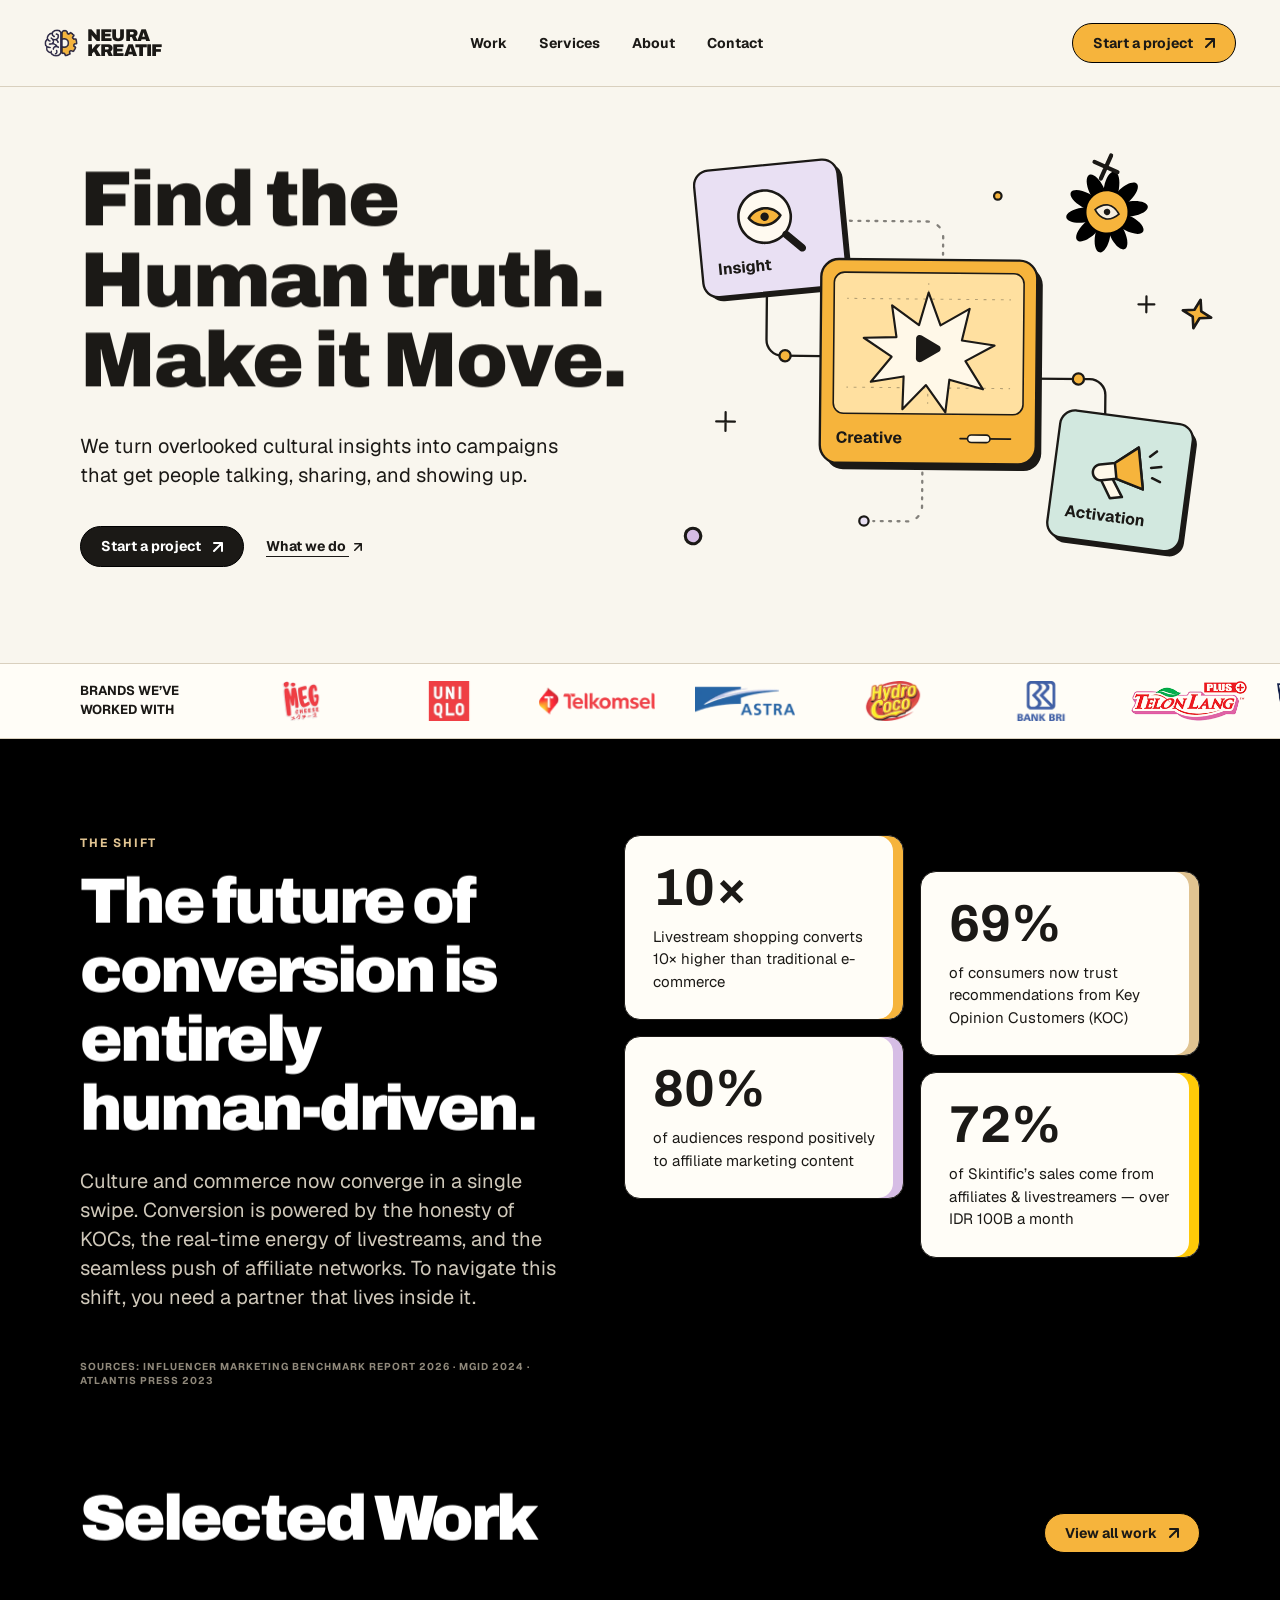
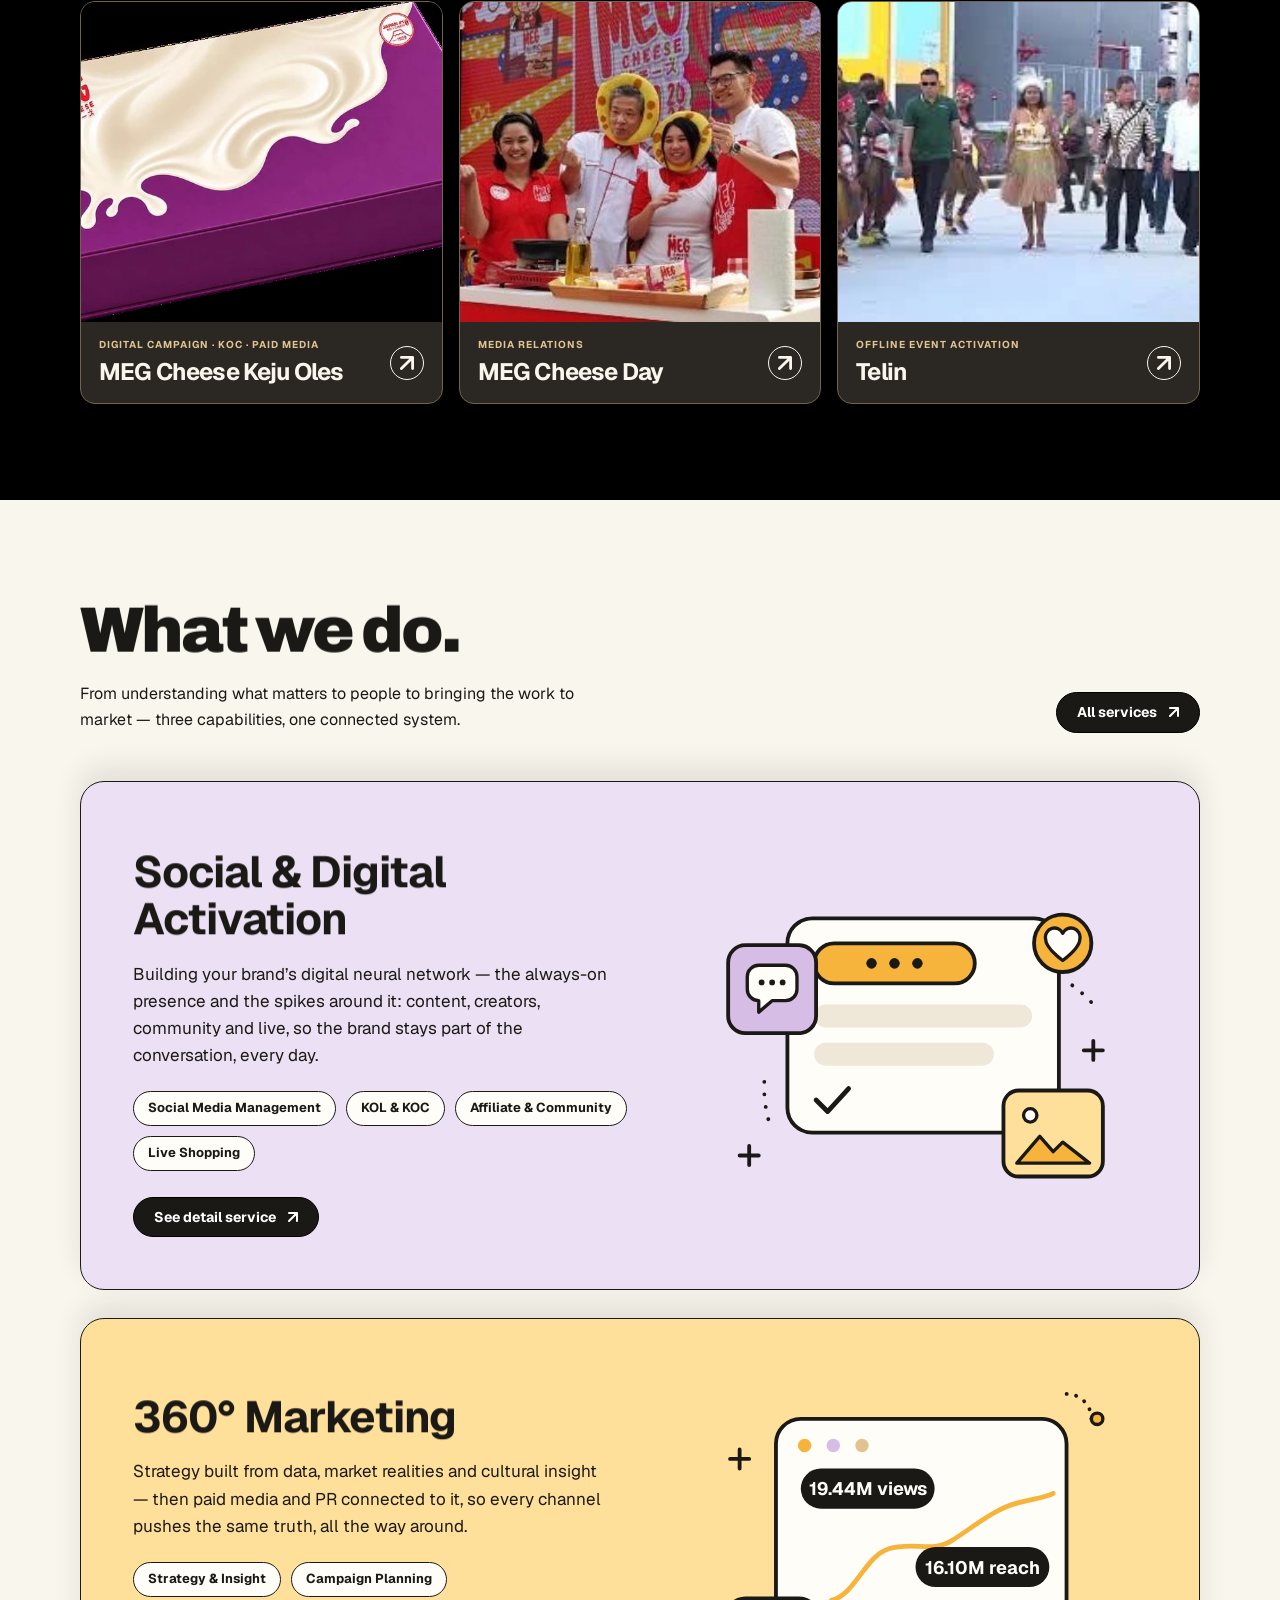
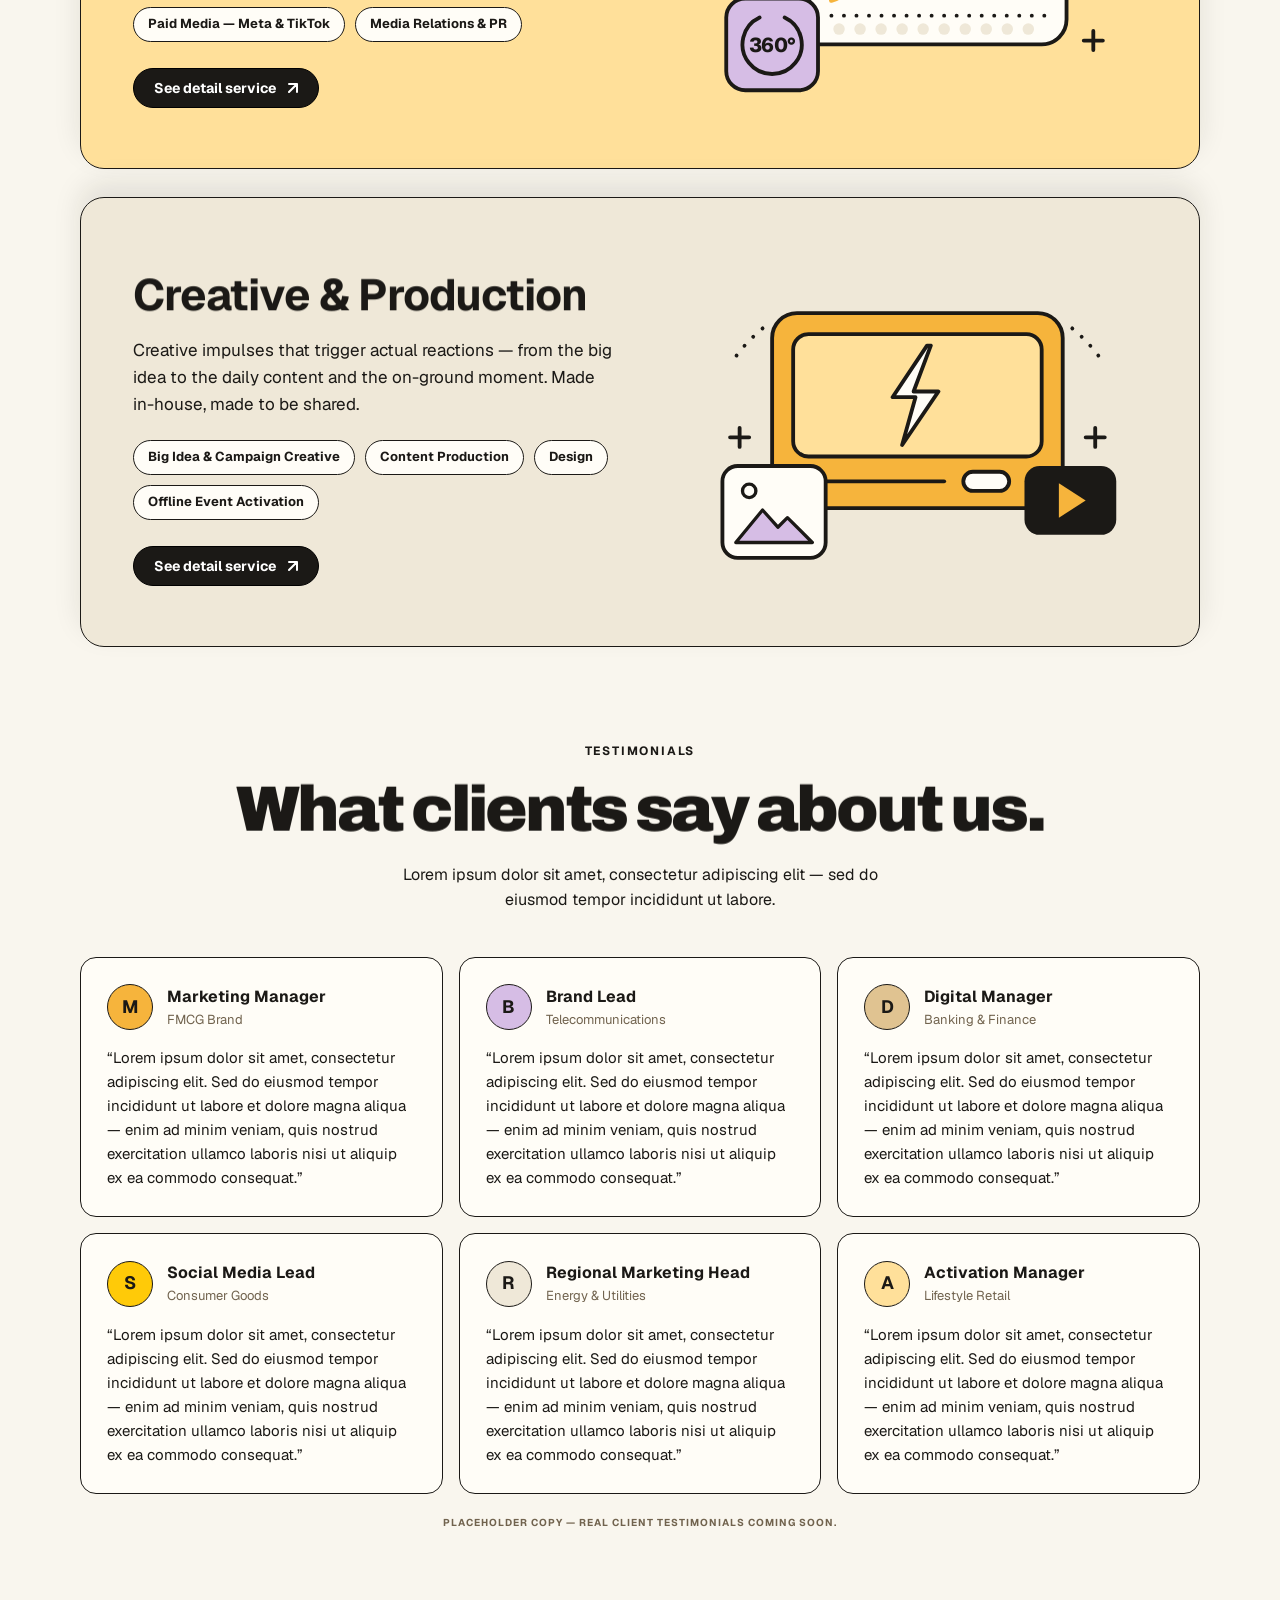
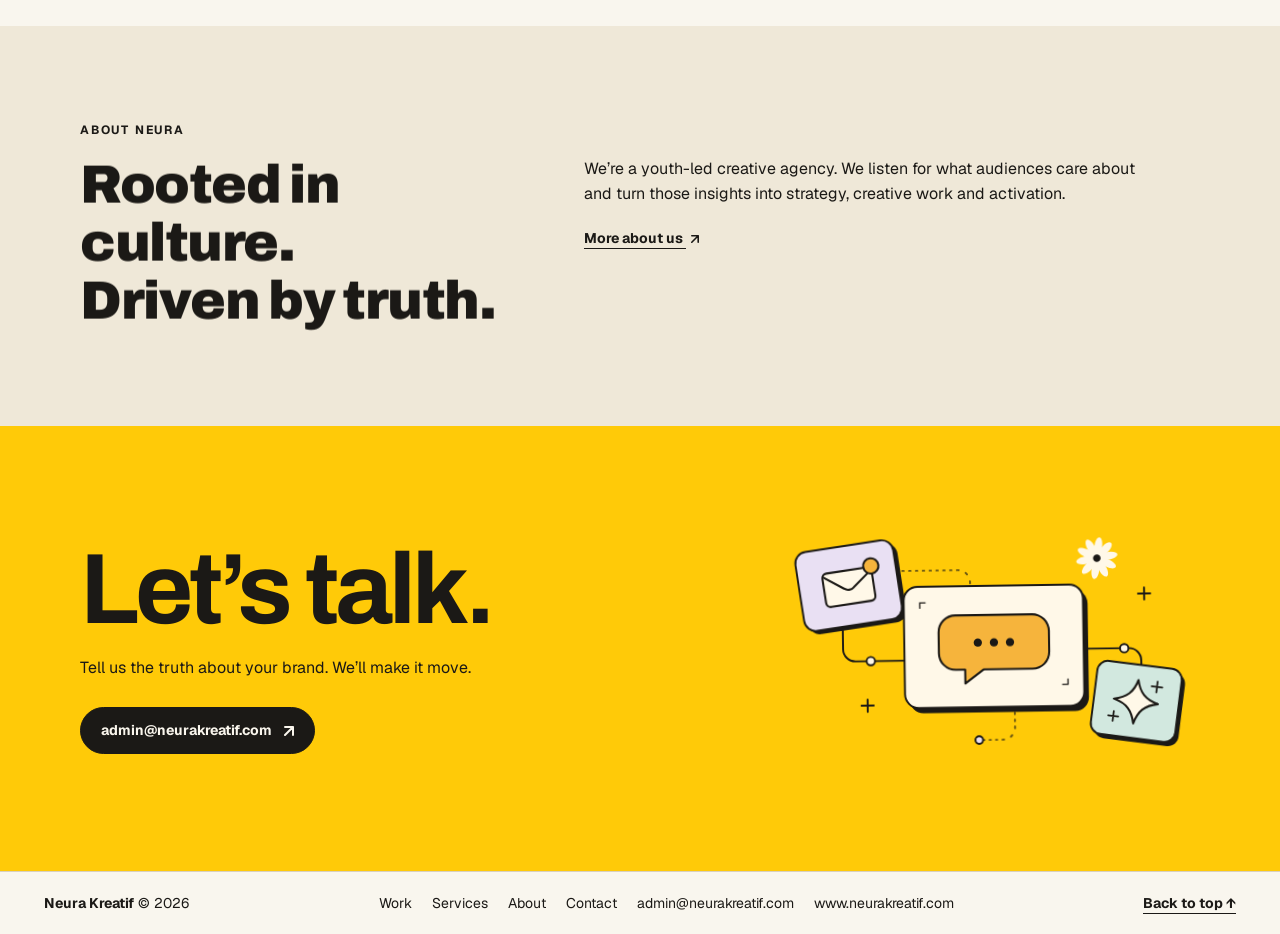
==== commit 551a2624: "Update site to v17 — root index.html" ====
--- a/index.html
+++ b/index.html
@@ -12,9 +12,9 @@
 <meta property="og:image" content="https://jmustopa.github.io/neura-kreatif/assets/img/share.jpg">
 <meta name="twitter:card" content="summary_large_image">
 
-<link rel="stylesheet" href="assets/css/fonts.css?v=16">
+<link rel="stylesheet" href="assets/css/fonts.css?v=17">
 <link rel="stylesheet" href="assets/css/tokens.css">
-<link rel="stylesheet" href="assets/css/styles.css?v=16">
+<link rel="stylesheet" href="assets/css/styles.css?v=17">
 </head>
 <body><div id="top"></div><header class="site-nav"><div class="bar">
 <a class="logo" href="index.html"><img src="assets/img/logo-mark.png" alt="Neura Kreatif logo"><span class="word">NEURA<br>KREATIF</span></a>
--- a/assets/css/styles.css
+++ b/assets/css/styles.css
@@ -58,10 +58,10 @@
 .sec-head .eyebrow{margin-bottom:16px}
 
 /* — Logo strip / marquee — */
-.logo-strip{background:var(--nk-paper);border-top:1px solid var(--nk-line);border-bottom:1px solid var(--nk-line);padding:18px 0;overflow:hidden}
+.logo-strip{background:var(--nk-paper);border-top:1px solid var(--nk-line);border-bottom:1px solid var(--nk-line);padding:10px 0;overflow:hidden}
 .logo-strip .label{font-weight:700;font-size:13px;line-height:1.45;flex:none}
 .marquee{display:flex;gap:0;align-items:center;width:max-content;animation:scrollx 36s linear infinite}
-.brand-frame{width:168px;height:72px;flex:none;display:flex;align-items:center;justify-content:center;padding:10px 18px;box-sizing:border-box}
+.brand-frame{width:148px;height:54px;flex:none;display:flex;align-items:center;justify-content:center;padding:7px 14px;box-sizing:border-box}
 .brand-frame img{width:100%;height:100%;object-fit:contain}
 .marquee .brand-name{font-weight:700;font-size:18px;letter-spacing:.02em;white-space:nowrap;opacity:.75}
 @keyframes scrollx{to{transform:translateX(-50%)}}
@@ -230,7 +230,8 @@
 @media(max-width:960px){.stack-card{grid-template-columns:1fr;padding:34px;min-height:0}.stack-title{font-size:32px}}
 /* Testimonials */
 .t-grid{display:grid;grid-template-columns:repeat(3,1fr);gap:16px;margin-top:44px}
-.tcard{background:var(--nk-paper);border:1px solid var(--nk-ink);border-radius:16px;padding:26px}
+.tcard{background:var(--nk-paper);border:1px solid var(--nk-ink);border-radius:16px;padding:26px;transition:transform .25s ease,box-shadow .25s ease}
+.tcard:hover{transform:translate(-2px,-3px);box-shadow:5px 7px 0 var(--nk-ink)}
 .t-head{display:flex;gap:14px;align-items:center}
 .t-ava{width:46px;height:46px;border-radius:50%;border:1px solid var(--nk-ink);display:flex;align-items:center;justify-content:center;font-weight:700;font-size:18px;flex:none}
 .t-name{font-weight:700;font-size:16px}
@@ -276,3 +277,11 @@
   a.textlink{min-height:44px;display:inline-flex;align-items:center}
   .footer-links a{min-height:44px;display:inline-flex;align-items:center}
 }
+
+/* — v16: hero art motion decorations — */
+.hero-art{position:relative}
+.hero-spark{position:absolute;display:block;pointer-events:none;z-index:2}
+.hero-spark svg{display:block;width:100%;height:auto}
+.hs1{width:26px;top:-10px;right:16%}
+.hs2{width:20px;bottom:4%;left:-8px}
+.hs3{width:30px;top:34%;right:-12px}
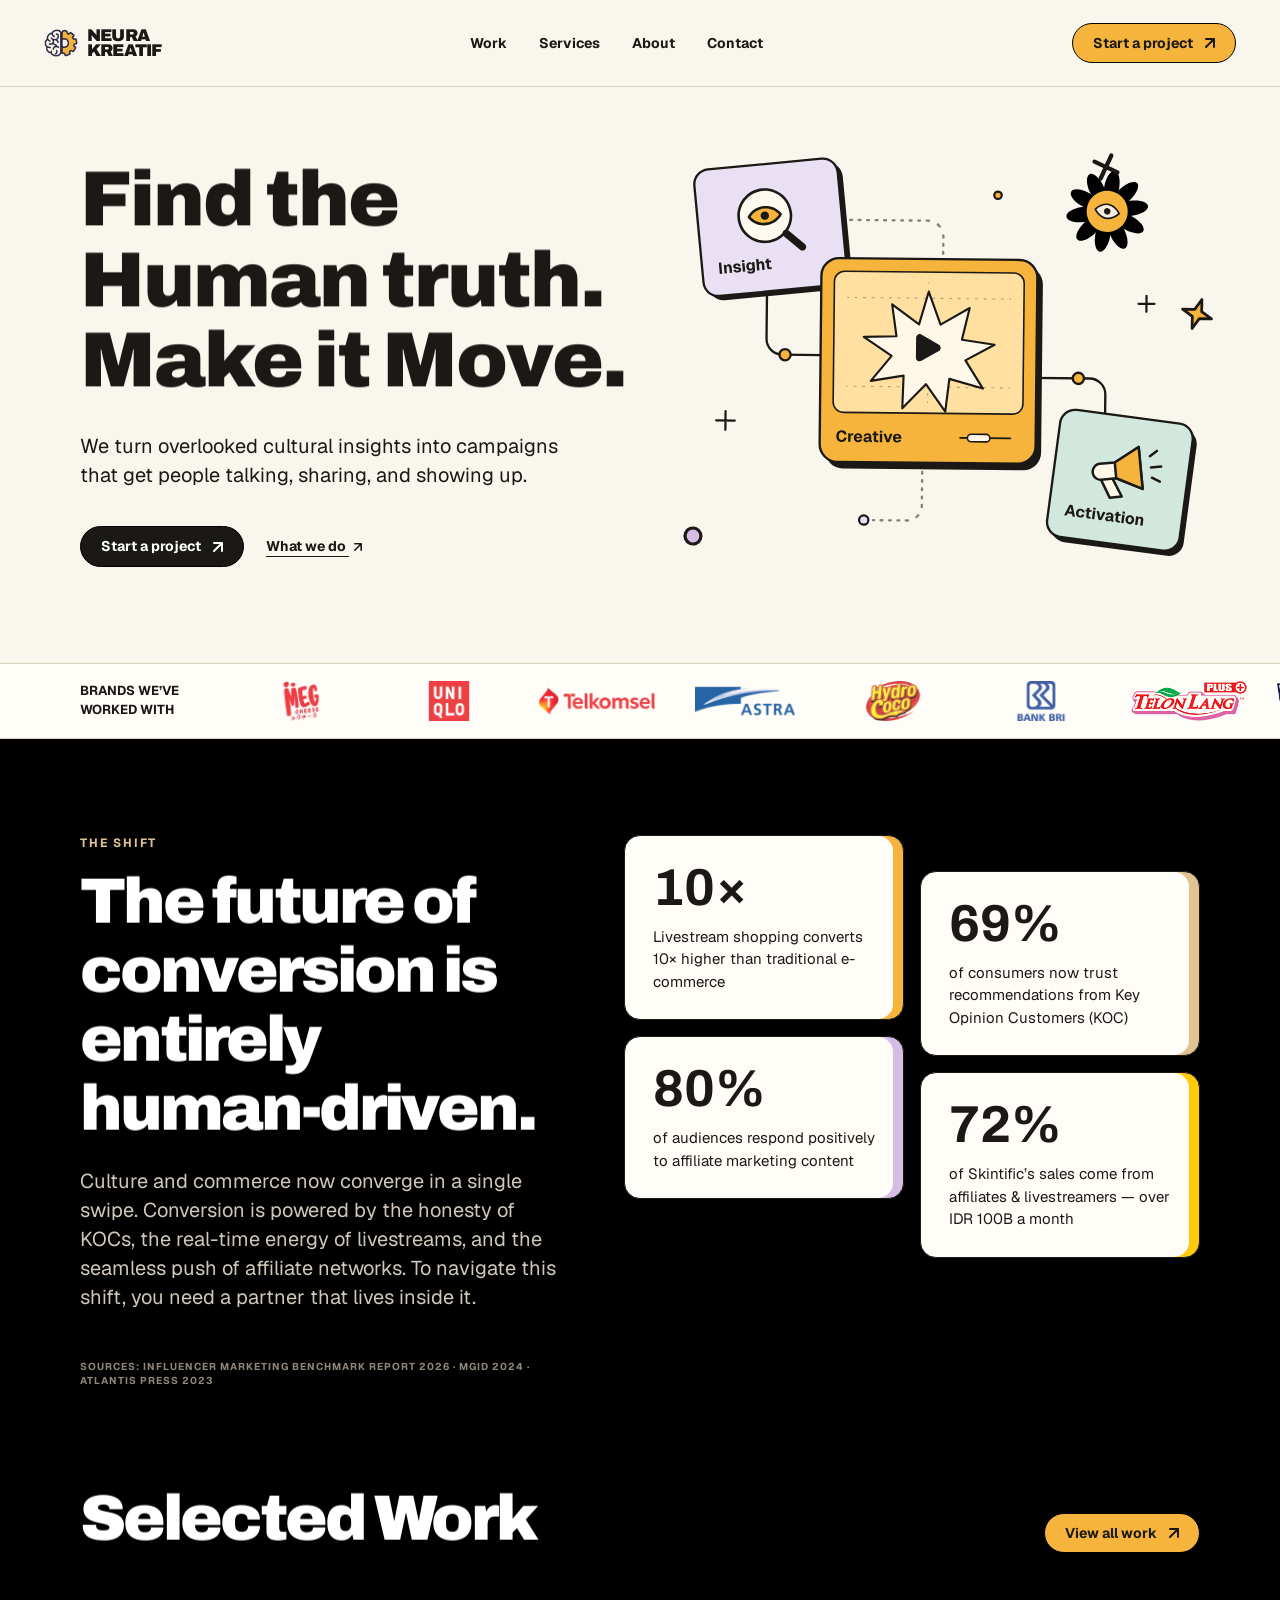
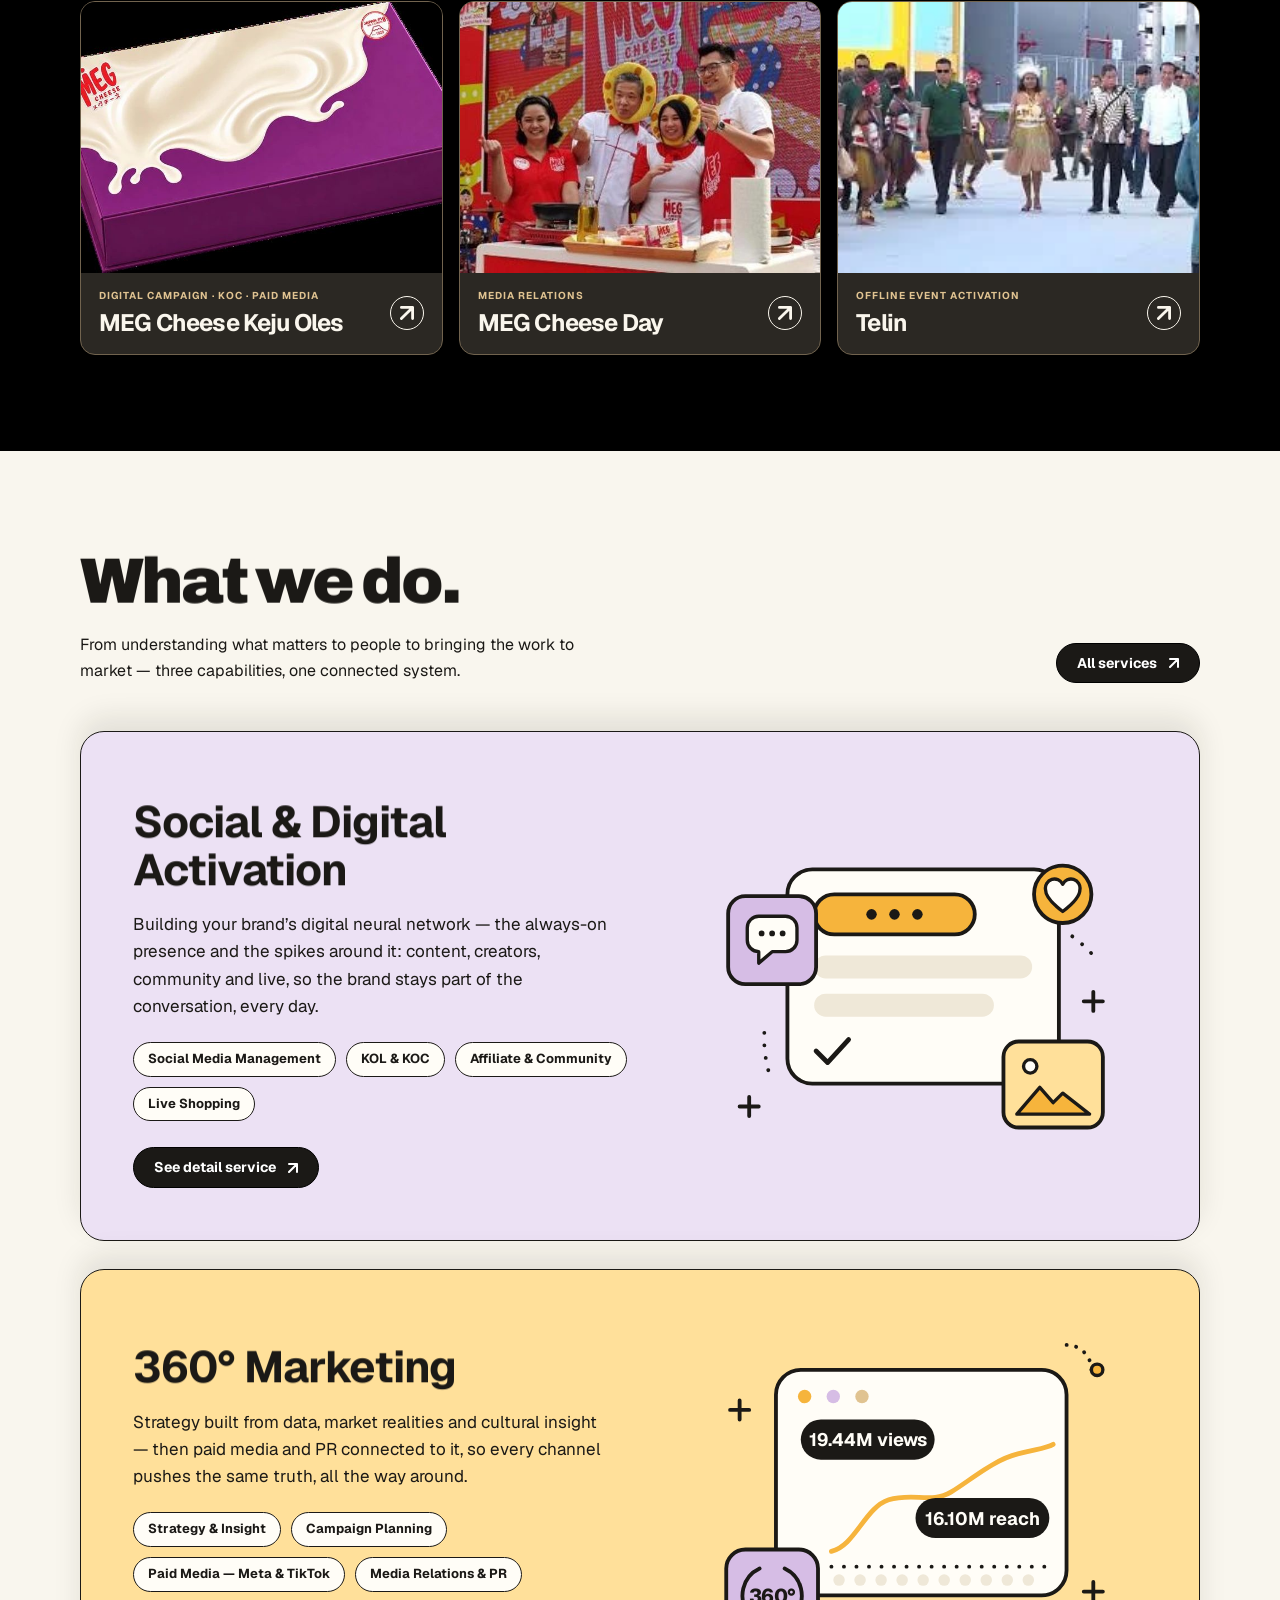
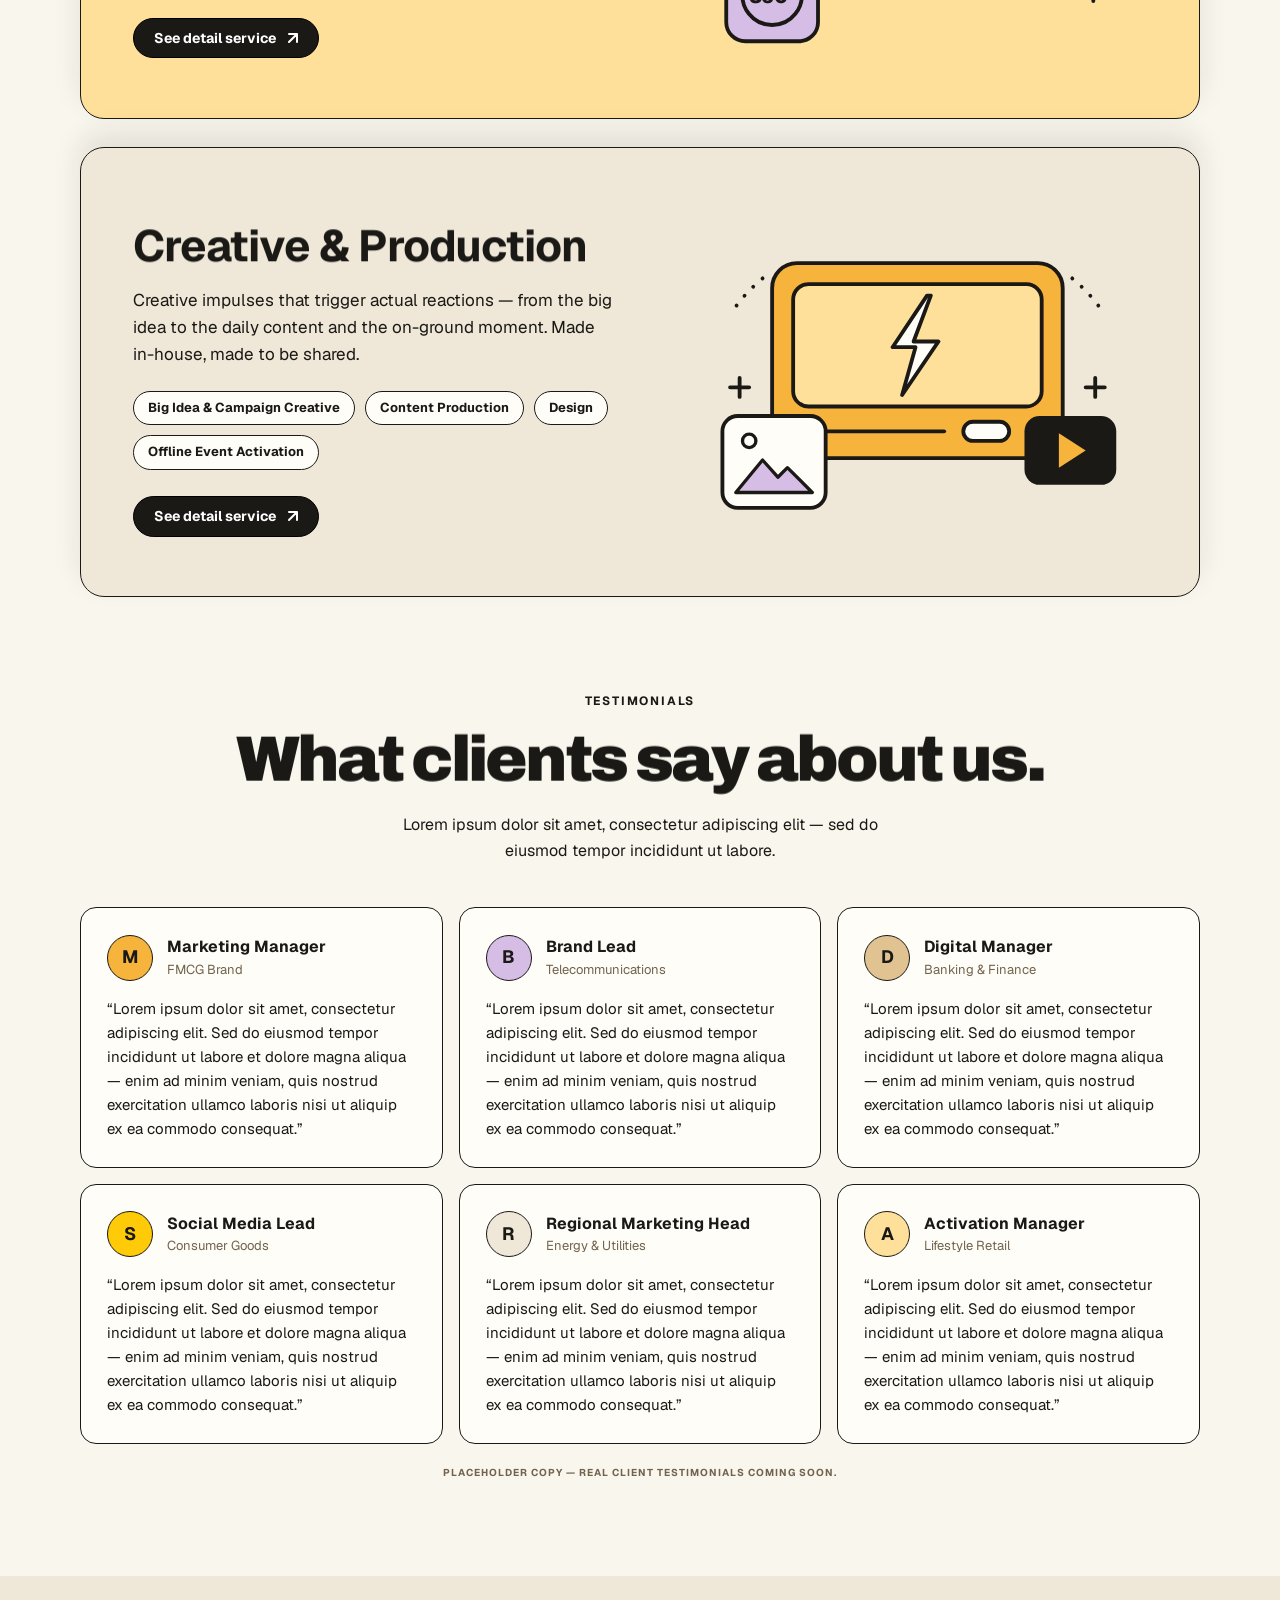
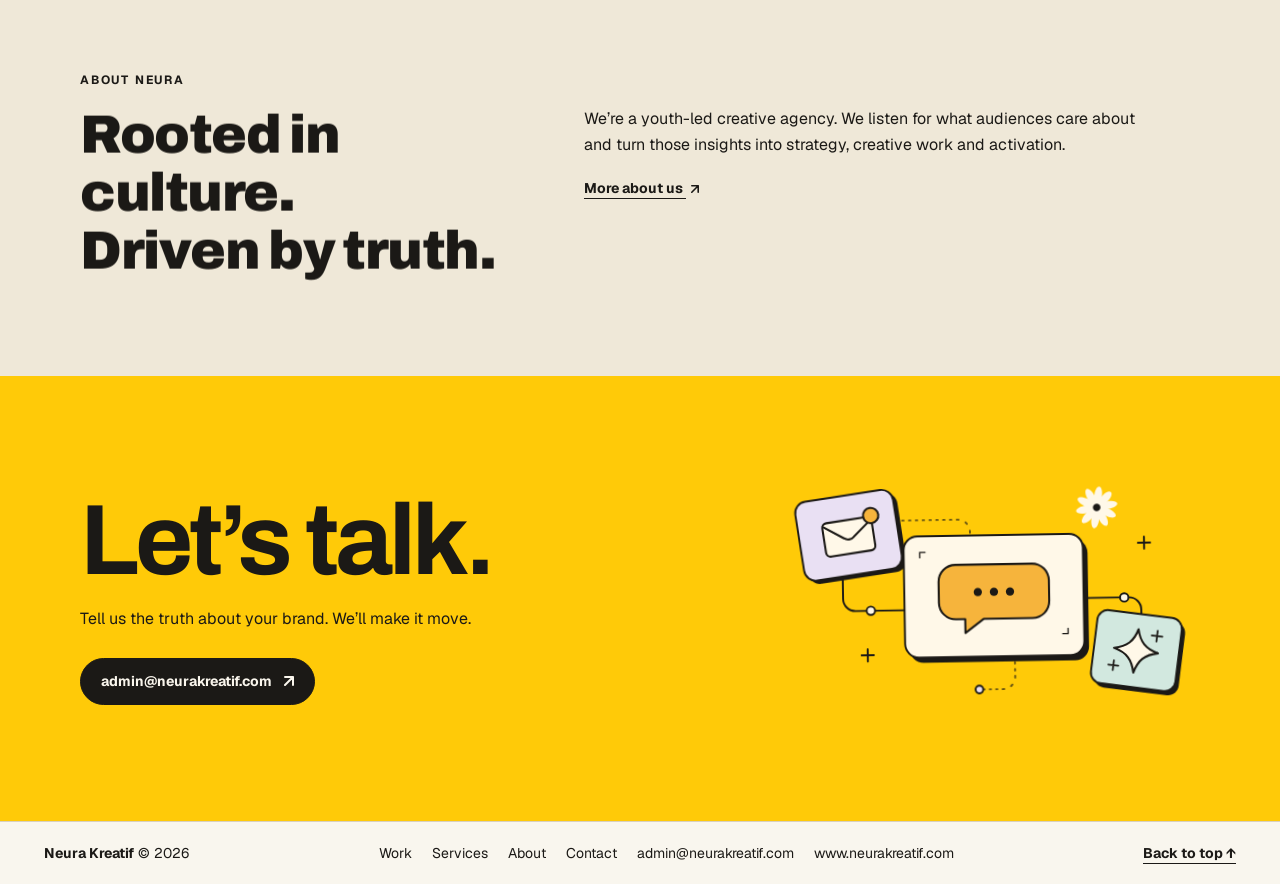
==== commit 2a55f34e: "Update site to v18 — root index.html" ====
--- a/index.html
+++ b/index.html
@@ -12,9 +12,9 @@
 <meta property="og:image" content="https://jmustopa.github.io/neura-kreatif/assets/img/share.jpg">
 <meta name="twitter:card" content="summary_large_image">
 
-<link rel="stylesheet" href="assets/css/fonts.css?v=17">
+<link rel="stylesheet" href="assets/css/fonts.css?v=18">
 <link rel="stylesheet" href="assets/css/tokens.css">
-<link rel="stylesheet" href="assets/css/styles.css?v=17">
+<link rel="stylesheet" href="assets/css/styles.css?v=18">
 </head>
 <body><div id="top"></div><header class="site-nav"><div class="bar">
 <a class="logo" href="index.html"><img src="assets/img/logo-mark.png" alt="Neura Kreatif logo"><span class="word">NEURA<br>KREATIF</span></a>
--- a/assets/css/styles.css
+++ b/assets/css/styles.css
@@ -60,7 +60,7 @@
 /* — Logo strip / marquee — */
 .logo-strip{background:var(--nk-paper);border-top:1px solid var(--nk-line);border-bottom:1px solid var(--nk-line);padding:10px 0;overflow:hidden}
 .logo-strip .label{font-weight:700;font-size:13px;line-height:1.45;flex:none}
-.marquee{display:flex;gap:0;align-items:center;width:max-content;animation:scrollx 36s linear infinite}
+.marquee{display:flex;gap:0;align-items:center;width:max-content;animation:scrollx 30s linear infinite}
 .brand-frame{width:148px;height:54px;flex:none;display:flex;align-items:center;justify-content:center;padding:7px 14px;box-sizing:border-box}
 .brand-frame img{width:100%;height:100%;object-fit:contain}
 .marquee .brand-name{font-weight:700;font-size:18px;letter-spacing:.02em;white-space:nowrap;opacity:.75}
@@ -68,10 +68,10 @@
 .logo-strip .row{display:flex;gap:48px;align-items:center}
 
 /* — Stats — */
-.stats{display:grid;grid-template-columns:repeat(auto-fit,minmax(220px,1fr));gap:1px;background:var(--nk-taupe);border:1px solid var(--nk-taupe);margin-top:48px}
-.stat{background:#000;padding:28px 24px}
-.stat .num{font-family:var(--nk-font-display);font-weight:900;font-size:clamp(40px,4.5vw,64px);line-height:1;color:var(--nk-yellow)}
-.stat .cap{margin-top:10px;font-size:15px;color:#e8e2d4}
+.stats{display:flex;flex-wrap:wrap;gap:1px;background:var(--nk-taupe);border:1px solid var(--nk-taupe);margin-top:36px}
+.stat{background:#000;padding:16px 22px;display:flex;align-items:baseline;gap:14px;flex:1 1 250px}
+.stat .num{font-family:var(--nk-font-display);font-weight:900;font-size:30px;line-height:1;color:var(--nk-yellow);white-space:nowrap}
+.stat .cap{font-size:13px;line-height:1.45;color:#e8e2d4}
 .stats.light{background:var(--nk-line);border-color:var(--nk-line)}
 .stats.light .stat{background:var(--nk-cream)}
 .stats.light .stat .num{color:var(--nk-ink)}
@@ -83,15 +83,16 @@
 @media(max-width:640px){.work-grid{grid-template-columns:1fr}}
 .work-card{background:var(--nk-ink-soft);border:var(--nk-border-dark-card);border-radius:var(--nk-radius-card);overflow:hidden;text-decoration:none;display:flex;flex-direction:column;transition:transform var(--nk-dur) var(--nk-ease)}
 .work-card:hover{transform:translateY(-4px)}
-.work-card .media{height:258px;overflow:hidden;background:var(--nk-lilac);position:relative}
-.work-card .media img{width:100%;height:100%;object-fit:cover}
+.work-card .media{aspect-ratio:4/3;overflow:hidden;background:var(--nk-lilac);position:relative}
+.work-card .media img{width:100%;height:100%;object-fit:cover;transition:transform .6s cubic-bezier(.16,.6,.24,1)}
+.work-card:hover .media img{transform:scale(1.04)}
 .work-card .media.duo{display:flex;align-items:center;justify-content:center;gap:8px;padding:16px}
 .work-card .media.duo img{width:auto;height:100%;object-fit:contain}
 .work-card .foot{padding:16px 18px;display:flex;justify-content:space-between;align-items:center;gap:12px}
 .work-card .cat{color:var(--nk-sand)}
 .work-card .ttl{font-weight:700;font-size:var(--nk-card-title);line-height:31px;letter-spacing:-.83px;color:var(--nk-cream-2);margin-top:4px}
 .work-card.wide{grid-column:1/-1}
-.work-card.wide .media{height:340px}
+.work-card.wide .media{aspect-ratio:21/10}
 .circle-arrow{width:34px;height:34px;flex:none;border:1px solid var(--nk-cream-2);border-radius:50%;display:flex;align-items:center;justify-content:center;color:var(--nk-cream-2);font-size:15px}
 .work-card:hover .circle-arrow{background:var(--nk-yellow);color:var(--nk-ink);border-color:#000}
 
@@ -178,7 +179,7 @@
 .btn .arr,.email-pill .arr{margin-left:2px}
 
 /* Homepage Selected Work — one row of three, large and uniform */
-.home-work .work-card .media{height:320px}
+.home-work .work-card .media{aspect-ratio:4/3}
 /* Text links: diagonal arrow a touch smaller, with more air after the text */
 .textlink .arr{width:8px;height:8px;margin-left:5px;vertical-align:0}
 
@@ -269,7 +270,6 @@
 
 /* — v15: accessibility + motion preferences — */
 :focus-visible{outline:3px solid var(--nk-ink);outline-offset:3px;border-radius:6px}
-.logo-strip:hover .marquee{animation-play-state:paused}
 @media (prefers-reduced-motion: reduce){.marquee{animation:none}}
 @media(max-width:900px){
   .btn{min-height:44px}
@@ -285,3 +285,23 @@
 .hs1{width:26px;top:-10px;right:16%}
 .hs2{width:20px;bottom:4%;left:-8px}
 .hs3{width:30px;top:34%;right:-12px}
+
+/* — v17: Work index editorial list — */
+.work-list{display:grid;grid-template-columns:repeat(12,1fr);gap:20px;margin-top:28px}
+.work-list>div{display:flex}
+.work-list .work-card{flex:1}
+.wl-flag{grid-column:1/-1}
+.wl-7{grid-column:span 7}
+.wl-5{grid-column:span 5}
+.wl-row{grid-column:1/-1}
+@media(max-width:900px){.wl-7,.wl-5{grid-column:1/-1}}
+.work-card.row{flex-direction:row}
+.work-card.row .media{flex:0 0 46%;aspect-ratio:auto}
+.work-card.row .foot{flex:1;flex-direction:column;align-items:flex-start;justify-content:center;gap:16px;padding:28px 32px}
+.work-card.row .ttl{font-size:30px;line-height:1.15}
+@media(max-width:760px){.work-card.row{flex-direction:column}.work-card.row .media{flex:none;aspect-ratio:4/3}}
+
+/* — v17b: pair cards share one height, feet aligned — */
+.wl-7 .work-card,.wl-5 .work-card{height:100%}
+.wl-7 .work-card .media,.wl-5 .work-card .media{aspect-ratio:auto;flex:1;min-height:280px}
+.work-card .wc-desc{margin-top:12px;font-size:15px;line-height:1.55;color:#cfc8b8;max-width:420px}
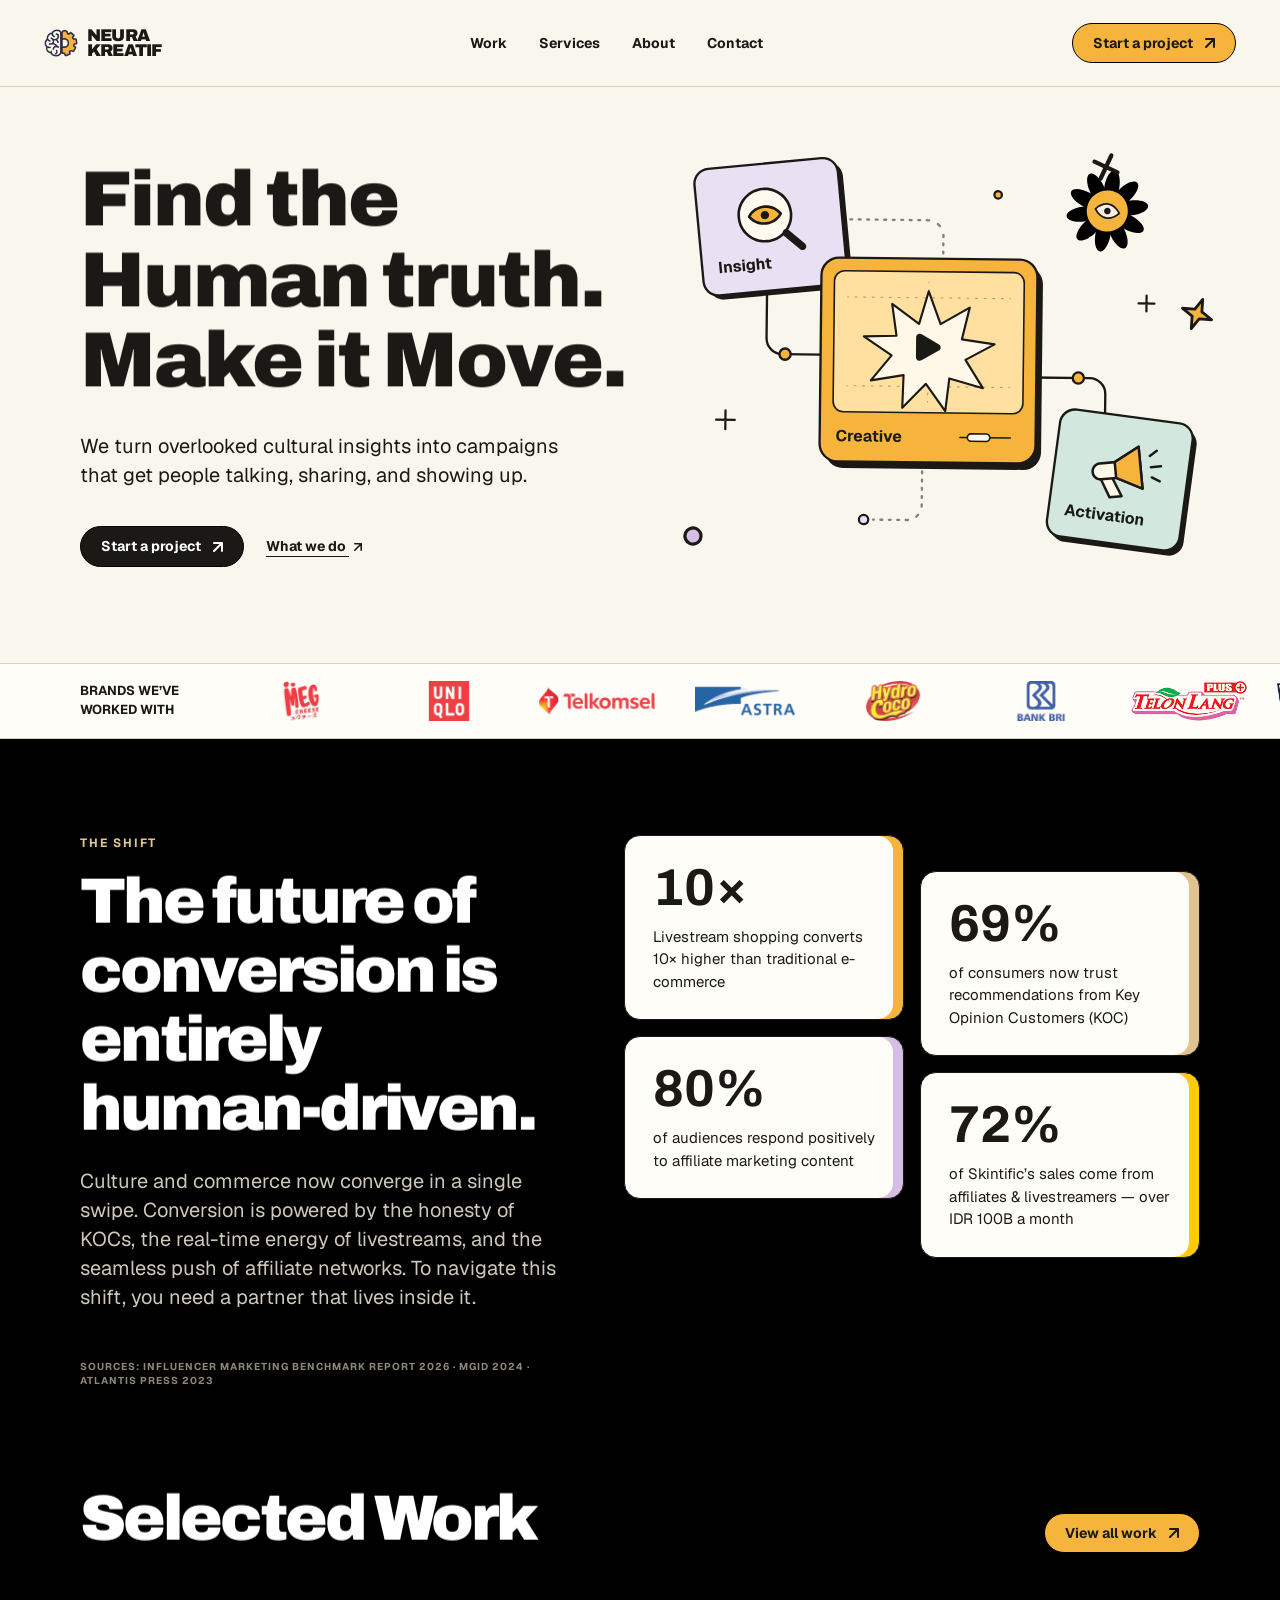
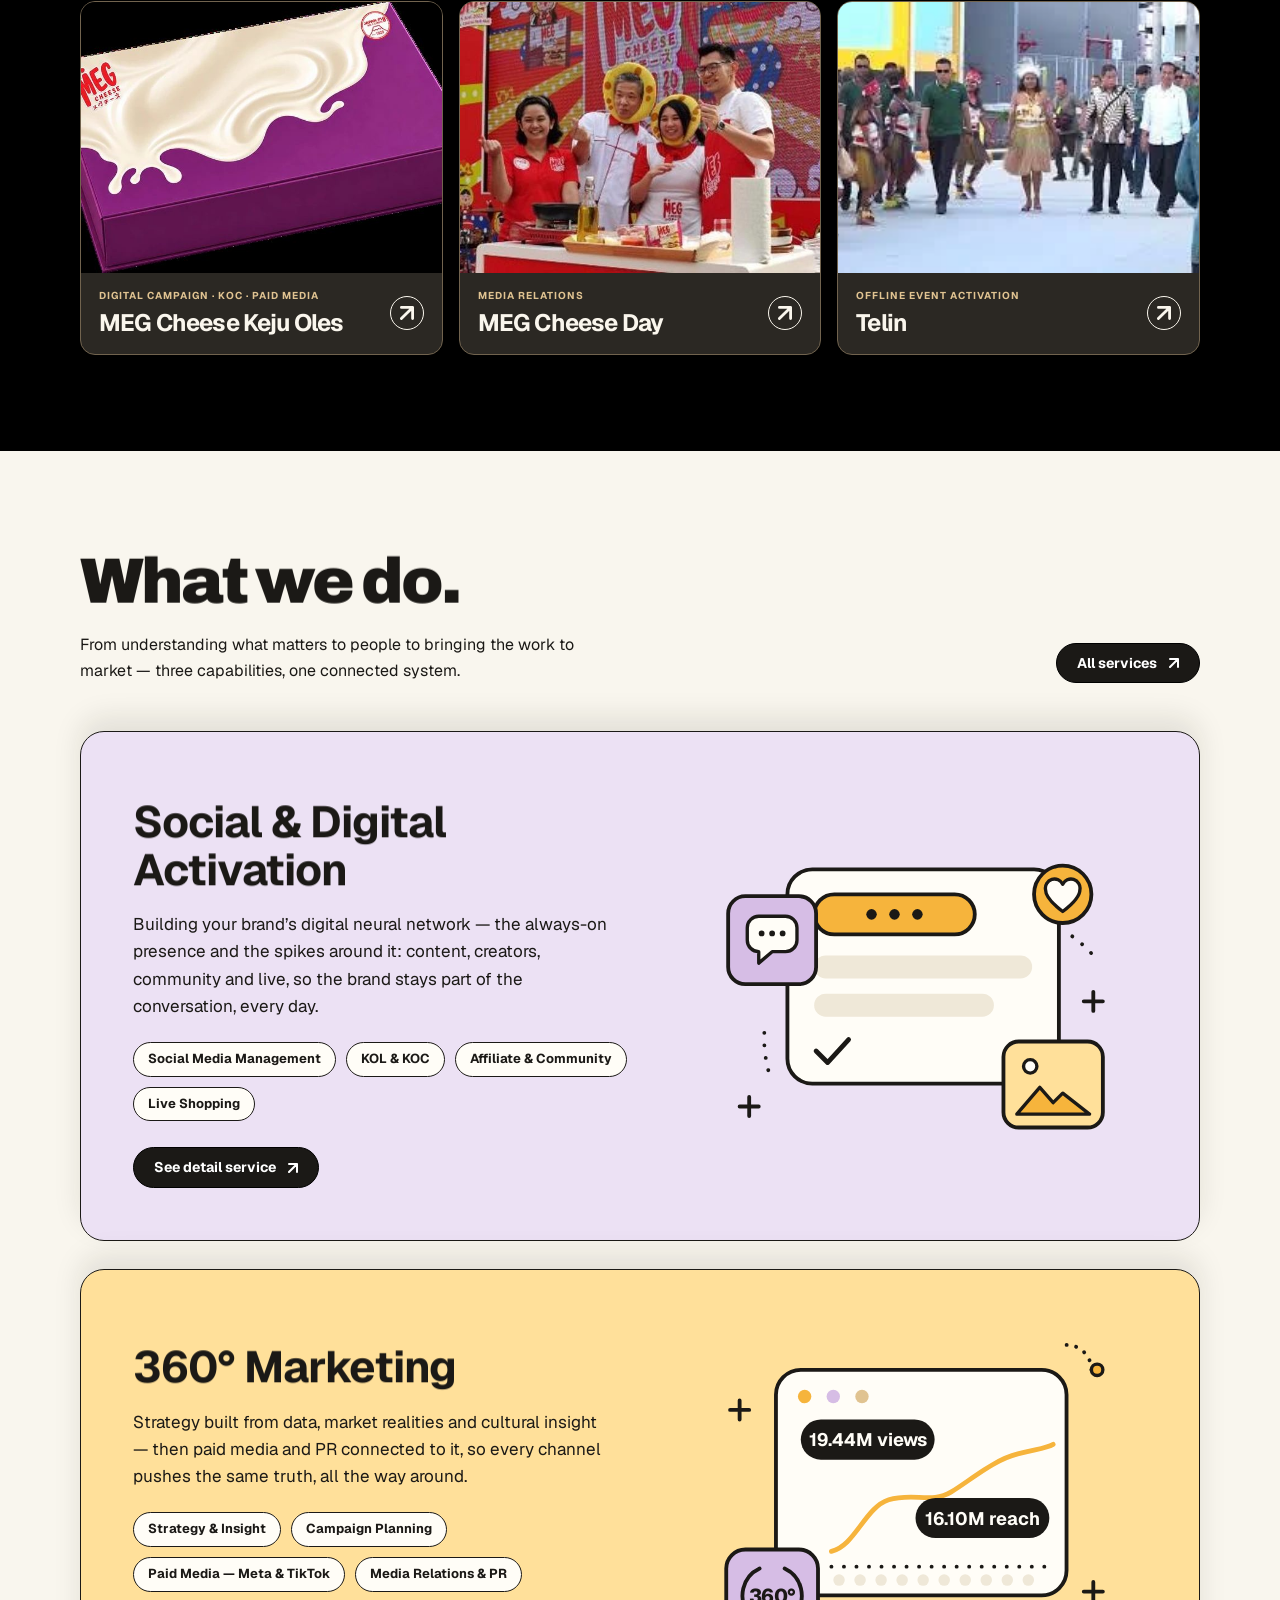
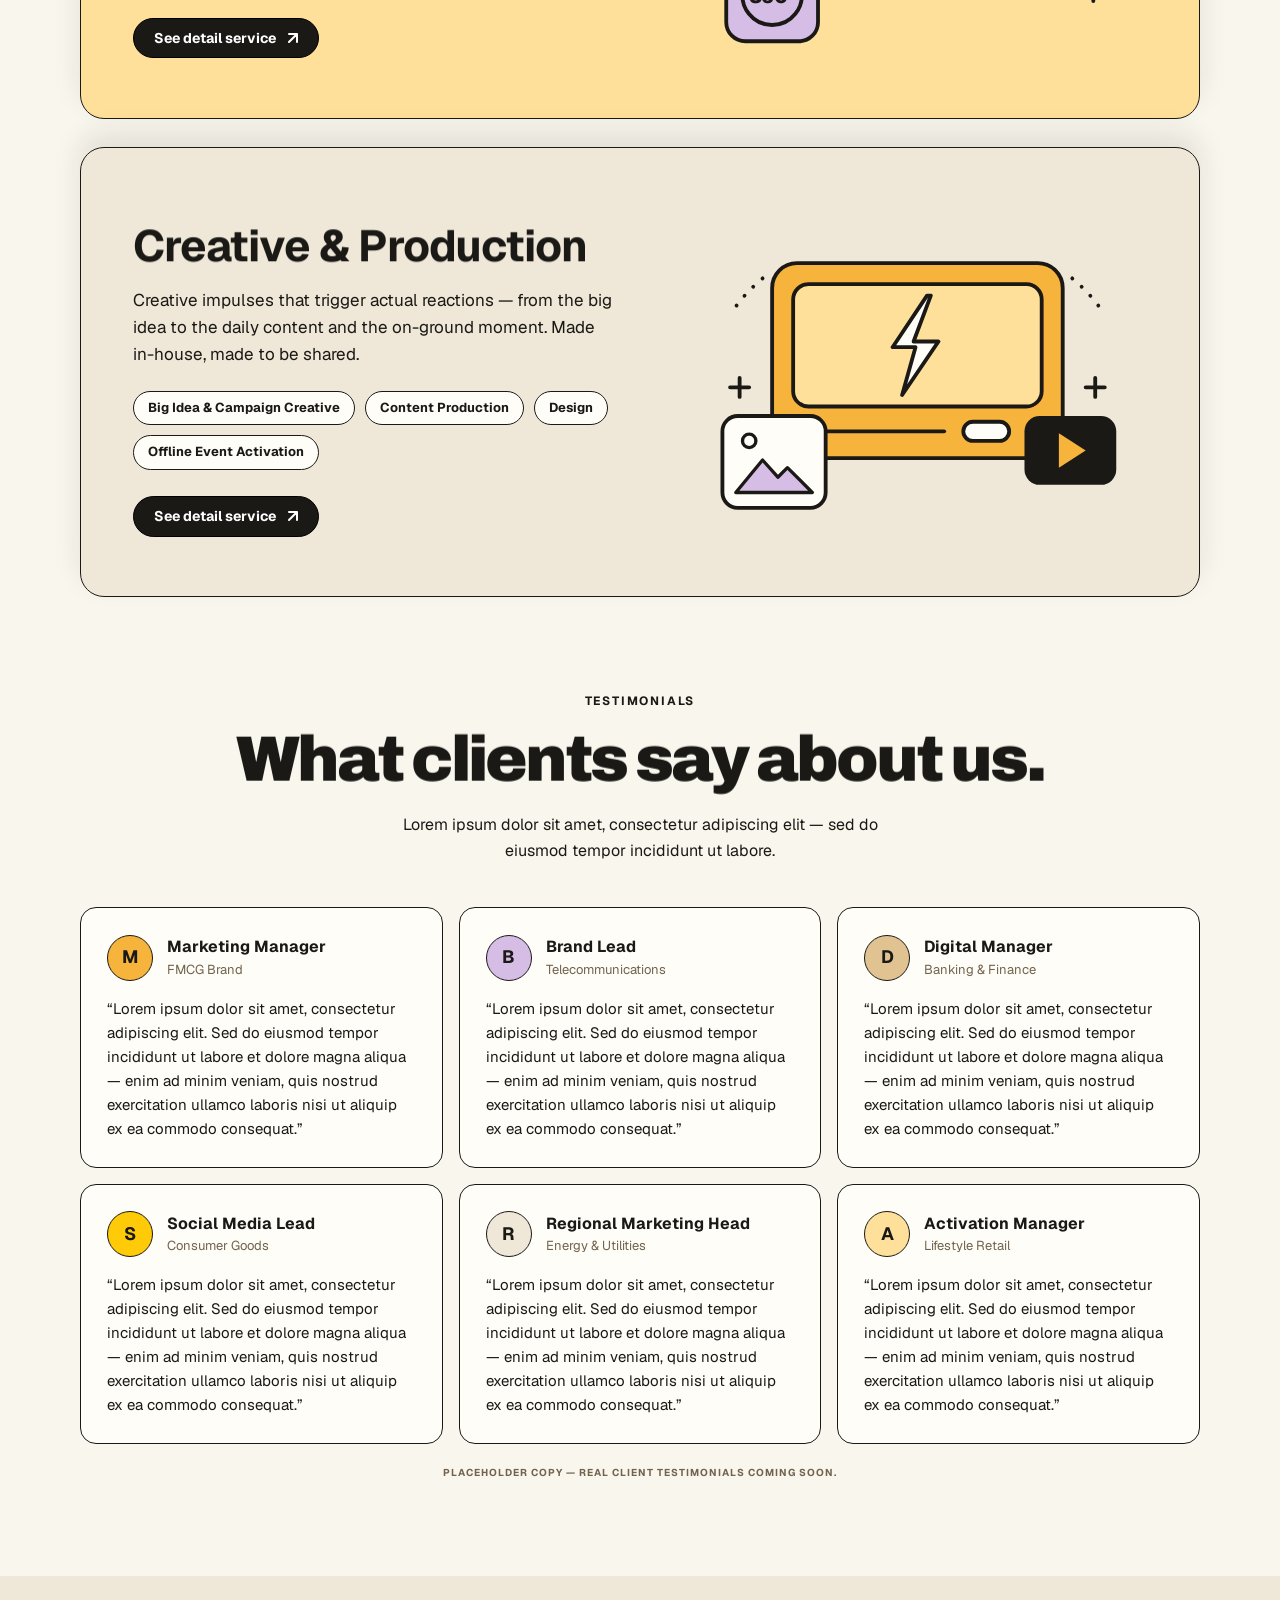
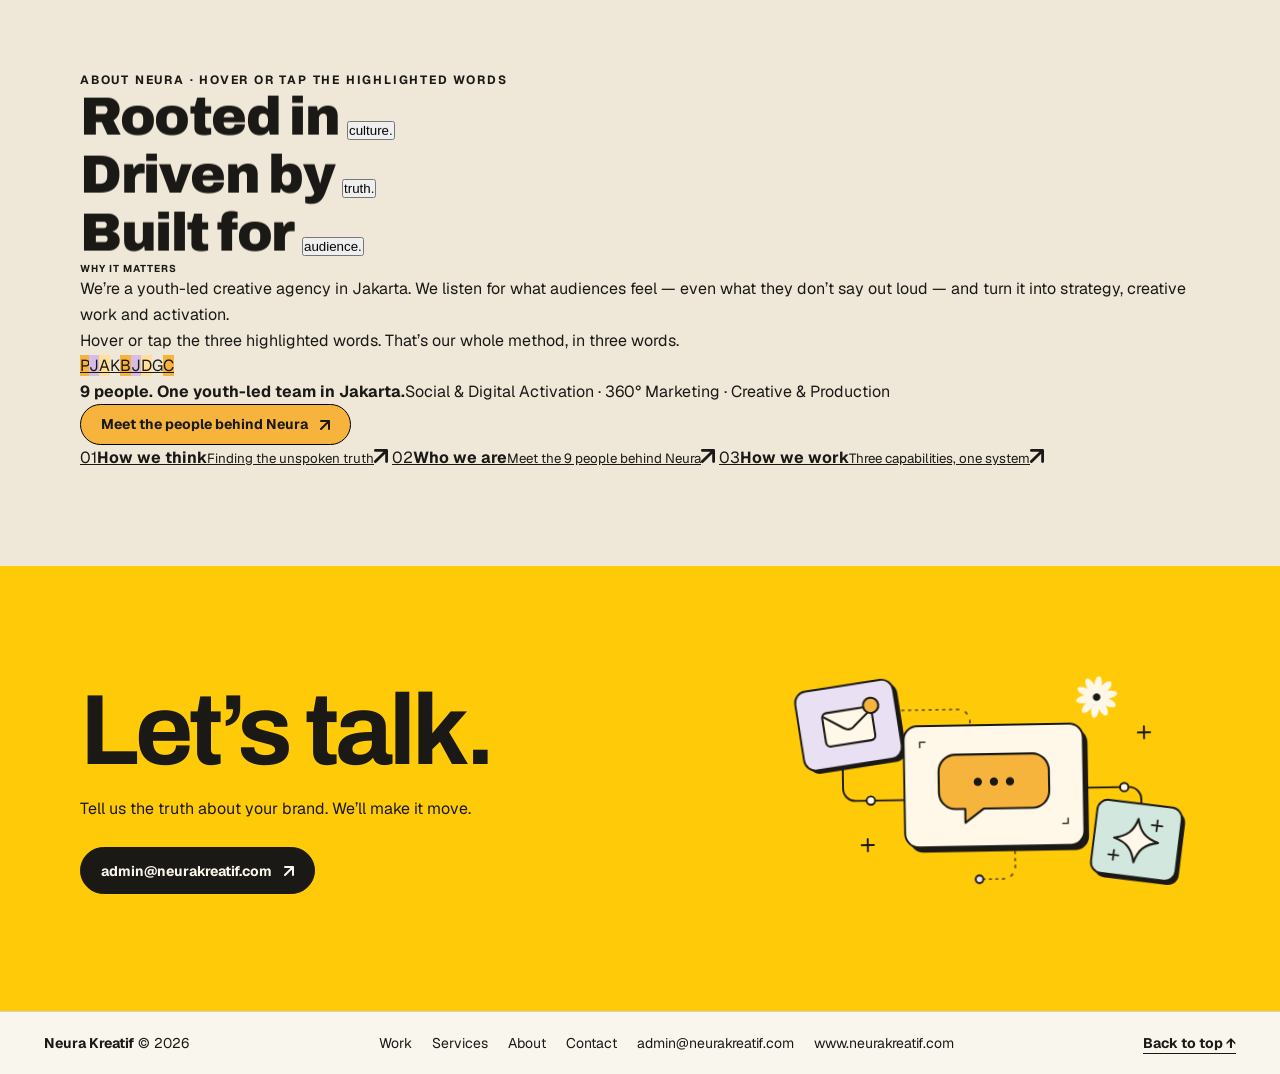
==== commit 7f2c9b13: "v19: interactive About Neura manifesto (Paket Bold)" ====
--- a/index.html
+++ b/index.html
@@ -12,9 +12,9 @@
 <meta property="og:image" content="https://jmustopa.github.io/neura-kreatif/assets/img/share.jpg">
 <meta name="twitter:card" content="summary_large_image">
 
-<link rel="stylesheet" href="assets/css/fonts.css?v=18">
+<link rel="stylesheet" href="assets/css/fonts.css?v=19">
 <link rel="stylesheet" href="assets/css/tokens.css">
-<link rel="stylesheet" href="assets/css/styles.css?v=18">
+<link rel="stylesheet" href="assets/css/styles.css?v=19">
 </head>
 <body><div id="top"></div><header class="site-nav"><div class="bar">
 <a class="logo" href="index.html"><img src="assets/img/logo-mark.png" alt="Neura Kreatif logo"><span class="word">NEURA<br>KREATIF</span></a>
@@ -210,11 +210,64 @@
 </div>
 <p class="micro" style="text-align:center;margin-top:22px;color:var(--nk-taupe)">Placeholder copy — real client testimonials coming soon.</p>
 </div></section>
-<section class="band band-beige"><div class="wrap">
-<p class="eyebrow">About Neura</p>
-<div class="split" style="margin-top:18px"><h2 class="h2">Rooted in culture.<br>Driven by truth.</h2>
-<div><p class="body-txt">We&rsquo;re a youth-led creative agency. We listen for what audiences care about and turn those insights into strategy, creative work and activation.</p><a class="textlink" href="about/index.html" style="display:inline-block;margin-top:20px">More about us <svg class="arr" viewBox="0 0 10 10" fill="none" aria-hidden="true"><path d="M9 9V1H1M9 1L1 9" stroke="currentColor" stroke-width="2" stroke-linecap="round" stroke-linejoin="round"/></svg></a></div></div>
-</div></section><section class="band band-yellow"><div class="wrap"><div class="cta-inner">
+<section class="band band-beige" id="about-neura"><div class="wrap">
+<p class="eyebrow">About Neura &middot; Hover or tap the highlighted words</p>
+<div class="mani-grid">
+<h2 class="h2">Rooted in <button type="button" class="mword mw-culture" data-mkey="culture" aria-pressed="false">culture.</button><br>Driven by <button type="button" class="mword mw-truth" data-mkey="truth" aria-pressed="false">truth.</button><br>Built for <button type="button" class="mword mw-audience" data-mkey="audience" aria-pressed="false">audience.</button></h2>
+<div class="mani-panel" aria-live="polite">
+<p class="micro mani-kicker" id="maniKicker">Why it matters</p>
+<p class="mani-def" id="maniDef">We&rsquo;re a youth-led creative agency in Jakarta. We listen for what audiences feel &mdash; even what they don&rsquo;t say out loud &mdash; and turn it into strategy, creative work and activation.</p>
+<p class="mani-note" id="maniNote">Hover or tap the three highlighted words. That&rsquo;s our whole method, in three words.</p>
+</div>
+</div>
+<div class="mani-people">
+<a class="mani-avatars" href="about/index.html#team" aria-label="Meet the 9 people behind Neura"><span style="background:#f6b43c">P</span><span style="background:#d6bde5">J</span><span style="background:#ffe09a">A</span><span style="background:#efe8d8">K</span><span style="background:#f6b43c">B</span><span style="background:#d6bde5">J</span><span style="background:#ffe09a">D</span><span style="background:#efe8d8">G</span><span style="background:#f6b43c">C</span></a>
+<div class="mani-proof"><strong>9 people. One youth-led team in Jakarta.</strong><span>Social &amp; Digital Activation &middot; 360&deg; Marketing &middot; Creative &amp; Production</span></div>
+<a class="btn" href="about/index.html#team">Meet the people behind Neura <svg class="arr" viewBox="0 0 10 10" fill="none" aria-hidden="true"><path d="M9 9V1H1M9 1L1 9" stroke="currentColor" stroke-width="2" stroke-linecap="round" stroke-linejoin="round"/></svg></a>
+</div>
+<div class="mani-teasers">
+<a class="mani-teaser" href="about/index.html"><span class="mt-no">01</span><span class="mt-txt"><strong>How we think</strong><small>Finding the unspoken truth</small></span><svg class="arr arr-lg" viewBox="0 0 10 10" fill="none" aria-hidden="true"><path d="M9 9V1H1M9 1L1 9" stroke="currentColor" stroke-width="2" stroke-linecap="round" stroke-linejoin="round"/></svg></a>
+<a class="mani-teaser" href="about/index.html#team"><span class="mt-no">02</span><span class="mt-txt"><strong>Who we are</strong><small>Meet the 9 people behind Neura</small></span><svg class="arr arr-lg" viewBox="0 0 10 10" fill="none" aria-hidden="true"><path d="M9 9V1H1M9 1L1 9" stroke="currentColor" stroke-width="2" stroke-linecap="round" stroke-linejoin="round"/></svg></a>
+<a class="mani-teaser" href="services/index.html"><span class="mt-no">03</span><span class="mt-txt"><strong>How we work</strong><small>Three capabilities, one system</small></span><svg class="arr arr-lg" viewBox="0 0 10 10" fill="none" aria-hidden="true"><path d="M9 9V1H1M9 1L1 9" stroke="currentColor" stroke-width="2" stroke-linecap="round" stroke-linejoin="round"/></svg></a>
+</div>
+</div></section>
+<script>
+(function(){
+  var MANI = {
+    culture: {kicker: 'Culture \u2014 what it means at Neura', def: 'The stuff people actually live in: timelines, group chats, communities and scenes. We don\u2019t watch culture from the outside \u2014 we live inside it.', note: 'Rooted in culture means the work starts where people already are.'},
+    truth: {kicker: 'Truth \u2014 what it means at Neura', def: 'What audiences feel but rarely say out loud. We dig for that unspoken truth first \u2014 then we build the strategy on top of it.', note: 'Driven by truth means no campaign starts with a guess.'},
+    audience: {kicker: 'Audience \u2014 what it means at Neura', def: 'Not a reach number. Real people who have to talk, share, show up and buy \u2014 everything we make is built for them.', note: 'Built for audience means the work has to move people, not just impressions.'}
+  };
+  var words = Array.prototype.slice.call(document.querySelectorAll('.mword'));
+  if (!words.length) return;
+  var kicker = document.getElementById('maniKicker'), def = document.getElementById('maniDef'), note = document.getElementById('maniNote'), panel = document.querySelector('.mani-panel');
+  var userTouched = false, timer = null, idx = -1, keys = ['culture','truth','audience'];
+  function setActive(key){
+    words.forEach(function(w){ var on = w.getAttribute('data-mkey') === key; w.classList.toggle('mw-on', on); w.setAttribute('aria-pressed', on ? 'true' : 'false'); });
+    var d = MANI[key]; if (!d) return;
+    kicker.textContent = d.kicker; def.textContent = d.def; note.textContent = d.note;
+    if (panel){ panel.classList.remove('mani-swap'); void panel.offsetWidth; panel.classList.add('mani-swap'); }
+  }
+  words.forEach(function(w){
+    var key = w.getAttribute('data-mkey');
+    function user(){ userTouched = true; if (timer){ clearInterval(timer); timer = null; } setActive(key); }
+    w.addEventListener('mouseenter', user);
+    w.addEventListener('focus', user);
+    w.addEventListener('click', user);
+  });
+  if (!window.matchMedia('(prefers-reduced-motion: reduce)').matches){
+    var sec = document.getElementById('about-neura');
+    var io = new IntersectionObserver(function(es){
+      es.forEach(function(e){
+        if (e.isIntersecting && !timer && !userTouched){
+          timer = setInterval(function(){ if (userTouched || document.hidden) return; idx = (idx + 1) % keys.length; setActive(keys[idx]); }, 3400);
+        } else if (!e.isIntersecting && timer){ clearInterval(timer); timer = null; }
+      });
+    }, {threshold: 0.35});
+    if (sec) io.observe(sec);
+  }
+})();
+</script><section class="band band-yellow"><div class="wrap"><div class="cta-inner">
 <div><div class="display-xl">Let&rsquo;s talk.</div>
 <p style="margin-top:18px;max-width:420px">Tell us the truth about your brand. We&rsquo;ll make it move.</p>
 <a class="email-pill" href="mailto:admin@neurakreatif.com" style="margin-top:26px">admin@neurakreatif.com <svg class="arr" viewBox="0 0 10 10" fill="none" aria-hidden="true"><path d="M9 9V1H1M9 1L1 9" stroke="currentColor" stroke-width="2" stroke-linecap="round" stroke-linejoin="round"/></svg></a></div>
--- a/assets/css/styles.css
+++ b/assets/css/styles.css
@@ -270,7 +270,7 @@
 
 /* — v15: accessibility + motion preferences — */
 :focus-visible{outline:3px solid var(--nk-ink);outline-offset:3px;border-radius:6px}
-@media (prefers-reduced-motion: reduce){.marquee{animation:none}}
+@media (prefers-reduced-motion: reduce){}
 @media(max-width:900px){
   .btn{min-height:44px}
   .nav-toggle{min-height:44px}
@@ -305,3 +305,14 @@
 .wl-7 .work-card,.wl-5 .work-card{height:100%}
 .wl-7 .work-card .media,.wl-5 .work-card .media{aspect-ratio:auto;flex:1;min-height:280px}
 .work-card .wc-desc{margin-top:12px;font-size:15px;line-height:1.55;color:#cfc8b8;max-width:420px}
+
+/* — v18: stats as an open full-width stripe (hairlines, no cells) — */
+.stats{display:grid;grid-template-columns:repeat(4,1fr);gap:32px;margin-top:44px;padding:30px 0 34px;border-top:1px solid var(--nk-line);border-bottom:1px solid var(--nk-line);border-left:none;border-right:none;background:transparent}
+.stat{background:transparent;padding:0;display:block}
+.stat .num{font-family:var(--nk-font-display);font-weight:700;font-size:clamp(34px,3.6vw,50px);line-height:1;letter-spacing:-.02em;color:var(--nk-yellow);white-space:nowrap}
+.stat .cap{margin-top:10px;font-size:14px;line-height:1.5;color:#e8e2d4;max-width:250px}
+.stats.light{background:transparent;border-color:var(--nk-line)}
+.stats.light .stat{background:transparent}
+.stats.light .stat .num{color:var(--nk-ink)}
+.stats.light .stat .cap{color:var(--nk-body)}
+@media(max-width:820px){.stats{grid-template-columns:repeat(2,1fr);gap:26px}}
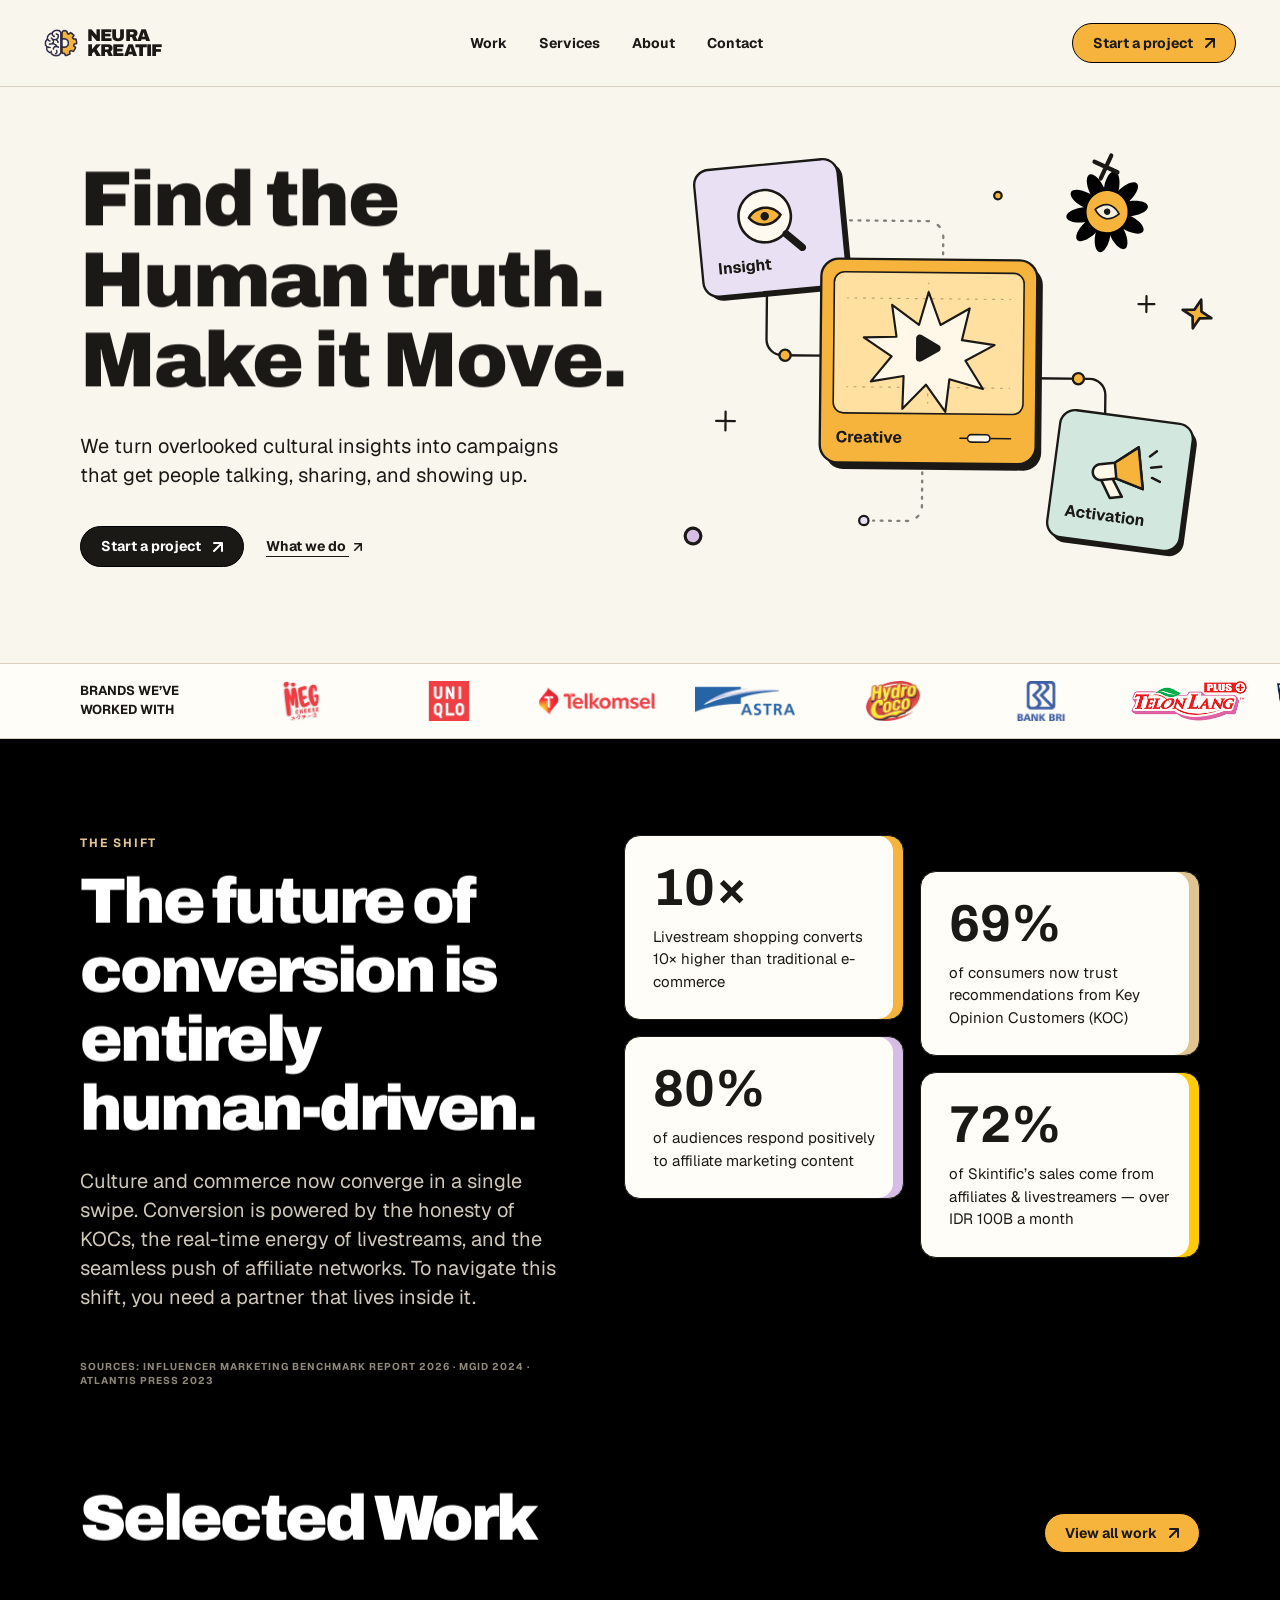
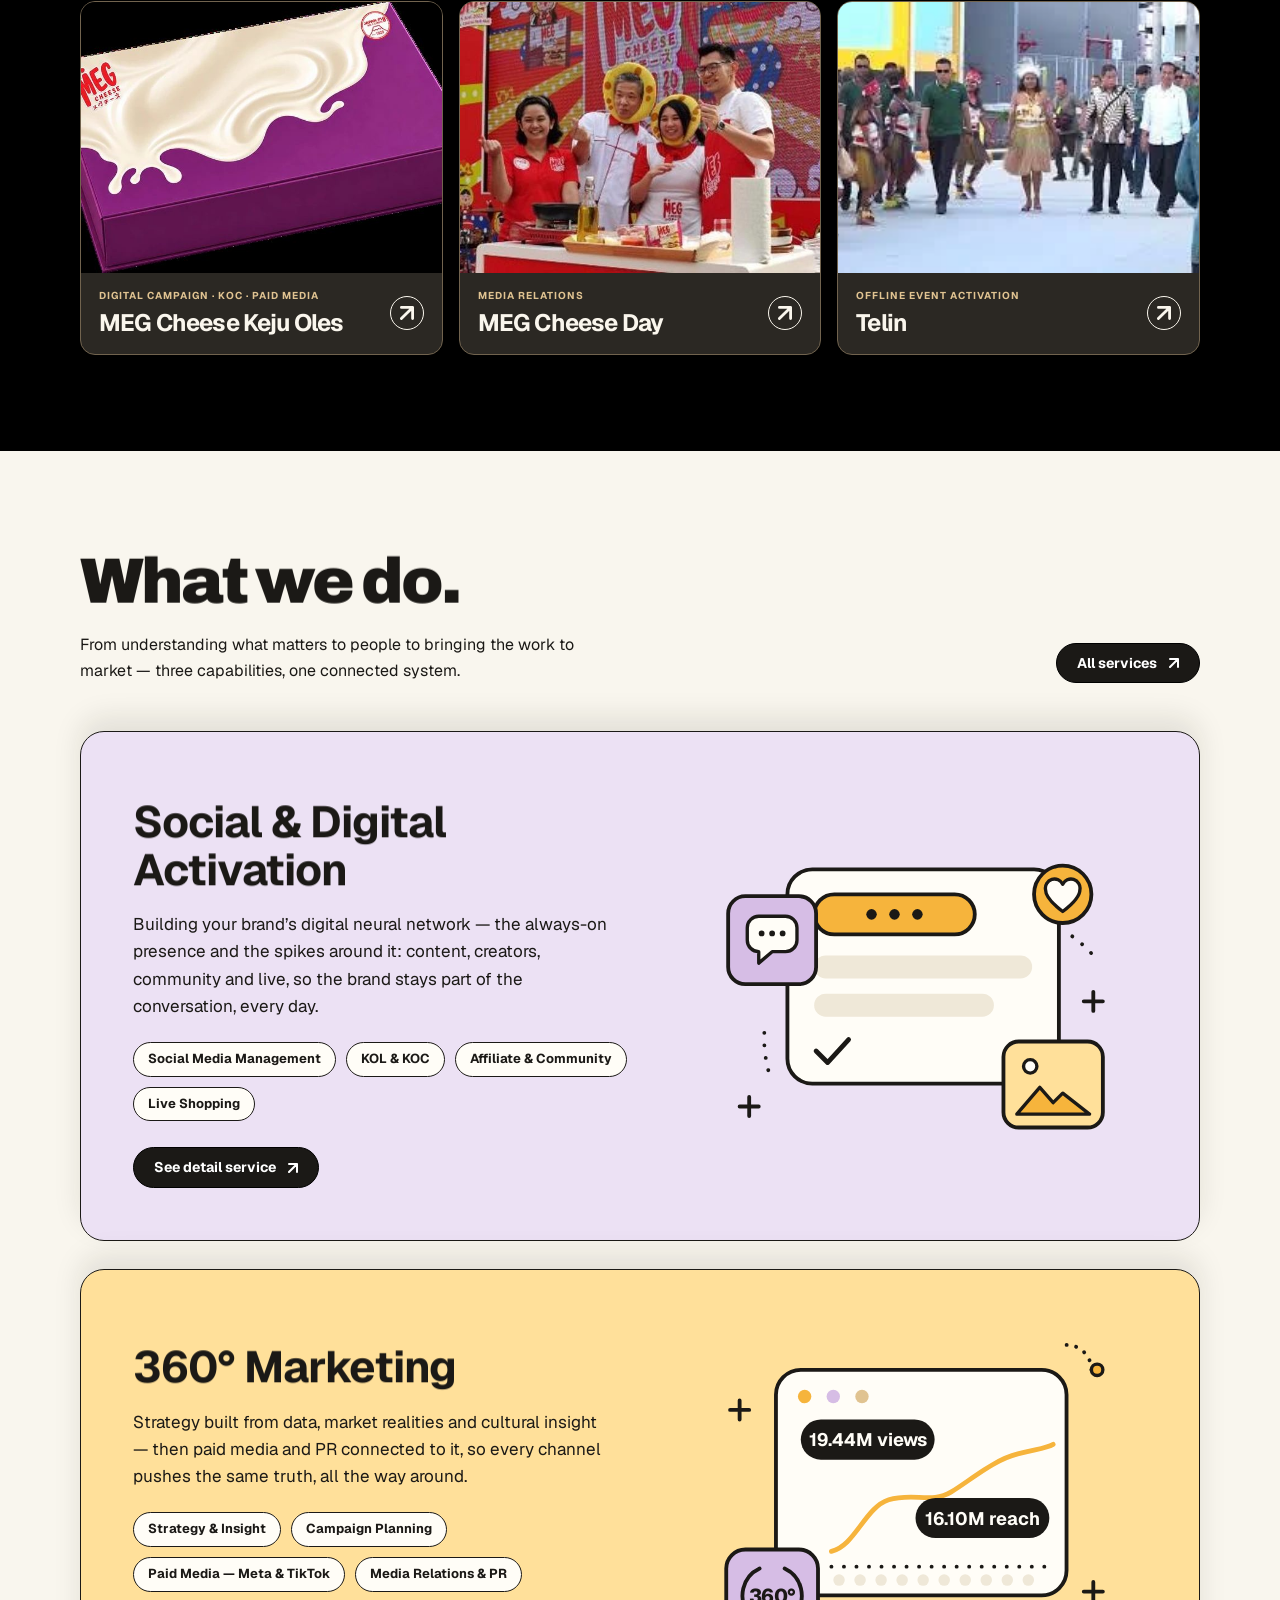
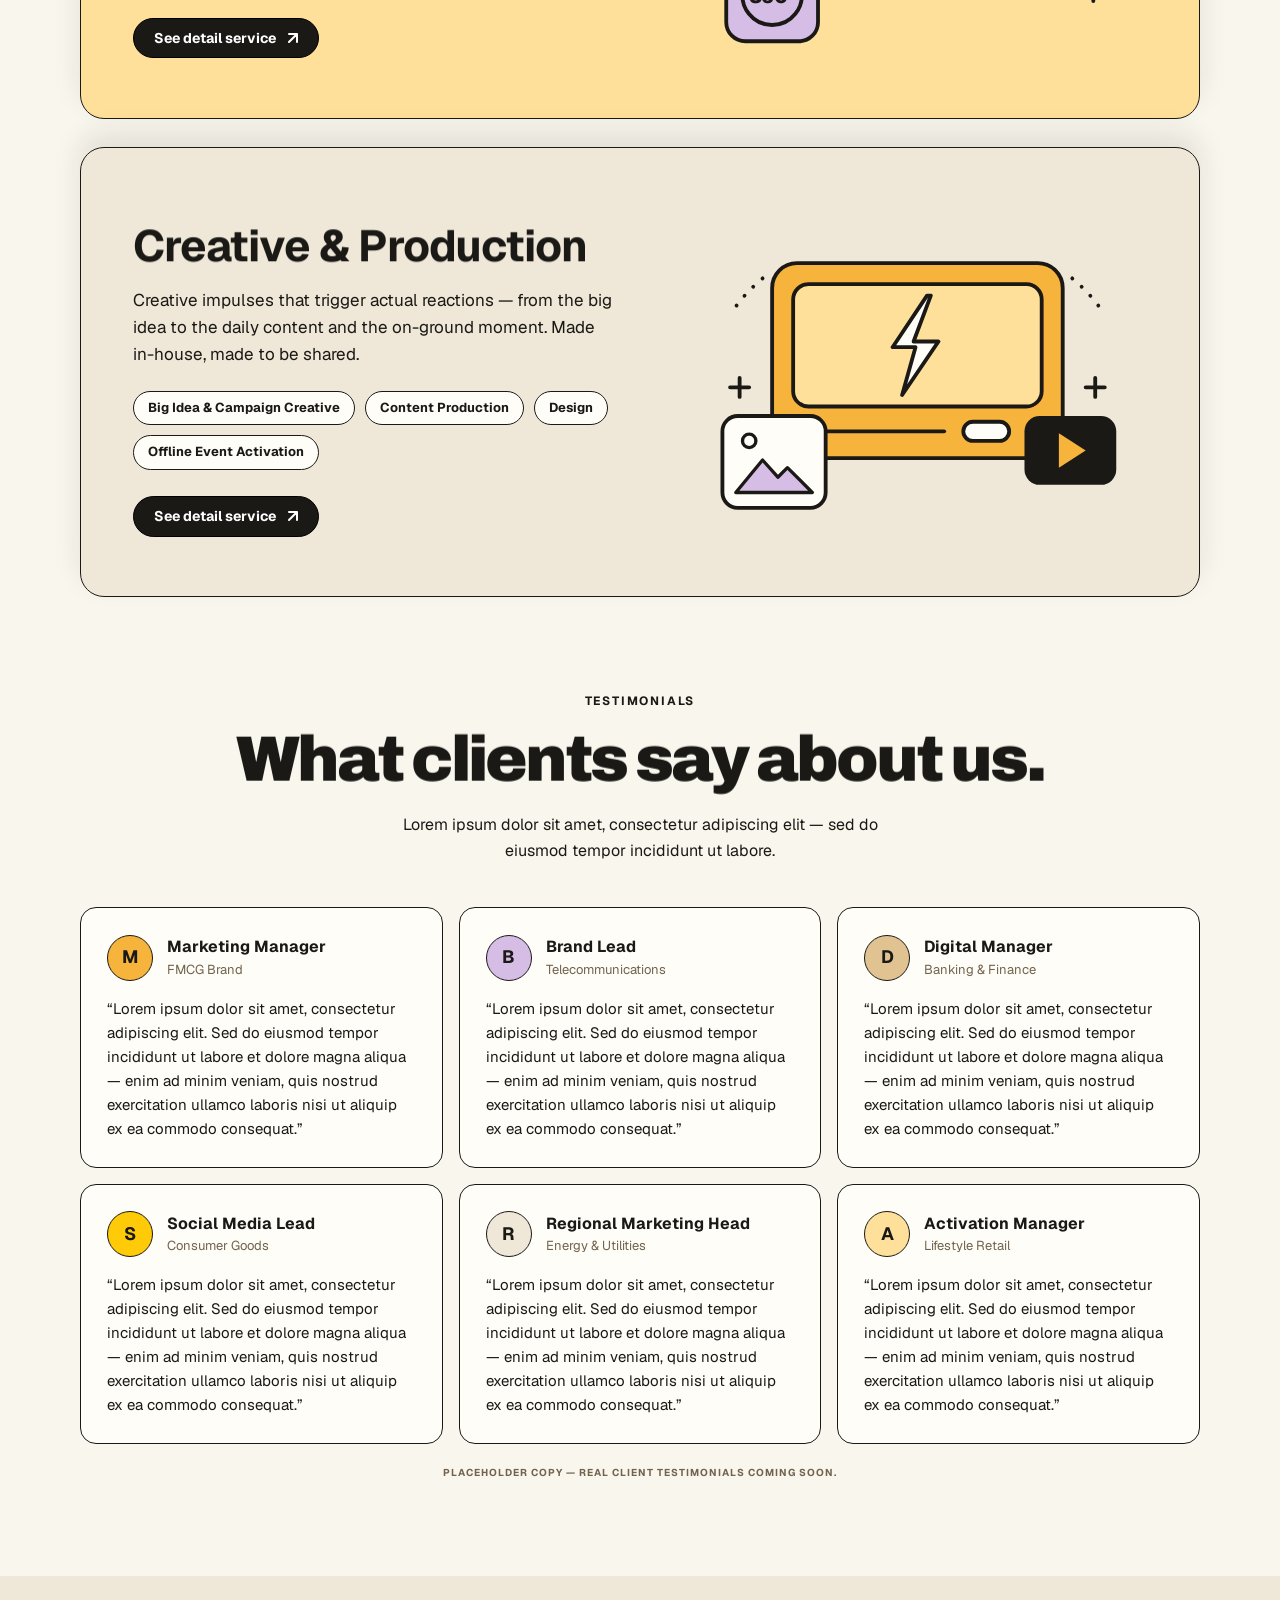
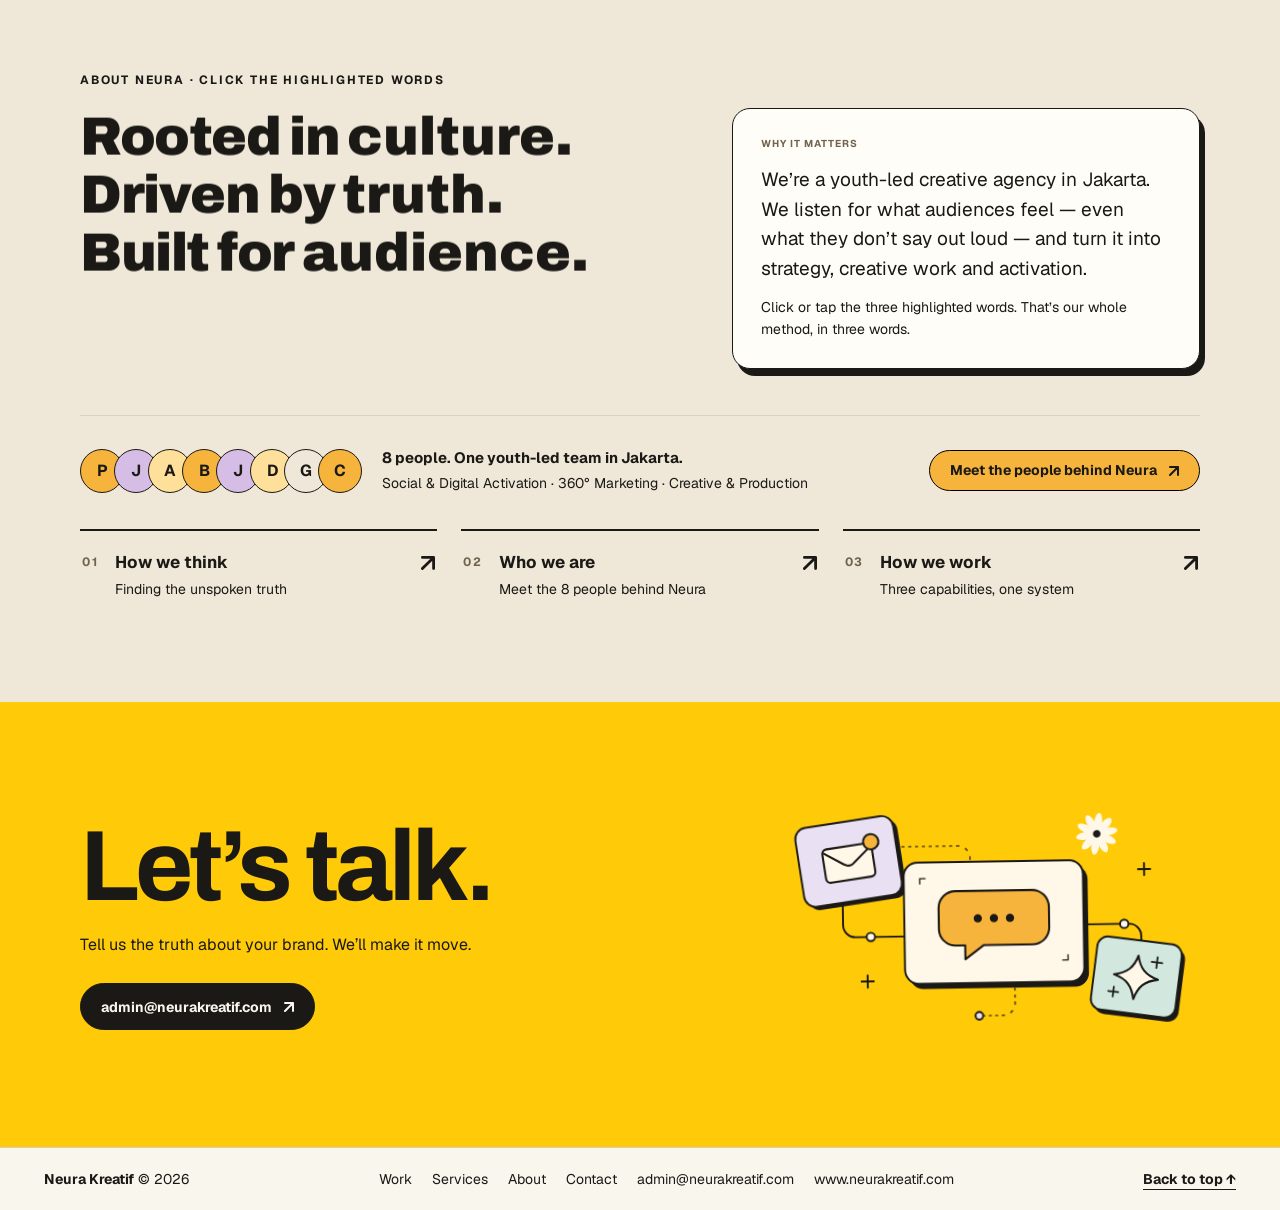
==== commit 6cd52949: "v20: services list layout, team update (Kukuh removed, 8 people), manifesto click fix" ====
--- a/index.html
+++ b/index.html
@@ -12,9 +12,9 @@
 <meta property="og:image" content="https://jmustopa.github.io/neura-kreatif/assets/img/share.jpg">
 <meta name="twitter:card" content="summary_large_image">
 
-<link rel="stylesheet" href="assets/css/fonts.css?v=19">
+<link rel="stylesheet" href="assets/css/fonts.css?v=20">
 <link rel="stylesheet" href="assets/css/tokens.css">
-<link rel="stylesheet" href="assets/css/styles.css?v=19">
+<link rel="stylesheet" href="assets/css/styles.css?v=20">
 </head>
 <body><div id="top"></div><header class="site-nav"><div class="bar">
 <a class="logo" href="index.html"><img src="assets/img/logo-mark.png" alt="Neura Kreatif logo"><span class="word">NEURA<br>KREATIF</span></a>
@@ -211,23 +211,23 @@
 <p class="micro" style="text-align:center;margin-top:22px;color:var(--nk-taupe)">Placeholder copy — real client testimonials coming soon.</p>
 </div></section>
 <section class="band band-beige" id="about-neura"><div class="wrap">
-<p class="eyebrow">About Neura &middot; Hover or tap the highlighted words</p>
+<p class="eyebrow">About Neura &middot; Click the highlighted words</p>
 <div class="mani-grid">
 <h2 class="h2">Rooted in <button type="button" class="mword mw-culture" data-mkey="culture" aria-pressed="false">culture.</button><br>Driven by <button type="button" class="mword mw-truth" data-mkey="truth" aria-pressed="false">truth.</button><br>Built for <button type="button" class="mword mw-audience" data-mkey="audience" aria-pressed="false">audience.</button></h2>
 <div class="mani-panel" aria-live="polite">
 <p class="micro mani-kicker" id="maniKicker">Why it matters</p>
 <p class="mani-def" id="maniDef">We&rsquo;re a youth-led creative agency in Jakarta. We listen for what audiences feel &mdash; even what they don&rsquo;t say out loud &mdash; and turn it into strategy, creative work and activation.</p>
-<p class="mani-note" id="maniNote">Hover or tap the three highlighted words. That&rsquo;s our whole method, in three words.</p>
+<p class="mani-note" id="maniNote">Click or tap the three highlighted words. That&rsquo;s our whole method, in three words.</p>
 </div>
 </div>
 <div class="mani-people">
-<a class="mani-avatars" href="about/index.html#team" aria-label="Meet the 9 people behind Neura"><span style="background:#f6b43c">P</span><span style="background:#d6bde5">J</span><span style="background:#ffe09a">A</span><span style="background:#efe8d8">K</span><span style="background:#f6b43c">B</span><span style="background:#d6bde5">J</span><span style="background:#ffe09a">D</span><span style="background:#efe8d8">G</span><span style="background:#f6b43c">C</span></a>
-<div class="mani-proof"><strong>9 people. One youth-led team in Jakarta.</strong><span>Social &amp; Digital Activation &middot; 360&deg; Marketing &middot; Creative &amp; Production</span></div>
+<a class="mani-avatars" href="about/index.html#team" aria-label="Meet the 8 people behind Neura"><span style="background:#f6b43c">P</span><span style="background:#d6bde5">J</span><span style="background:#ffe09a">A</span><span style="background:#f6b43c">B</span><span style="background:#d6bde5">J</span><span style="background:#ffe09a">D</span><span style="background:#efe8d8">G</span><span style="background:#f6b43c">C</span></a>
+<div class="mani-proof"><strong>8 people. One youth-led team in Jakarta.</strong><span>Social &amp; Digital Activation &middot; 360&deg; Marketing &middot; Creative &amp; Production</span></div>
 <a class="btn" href="about/index.html#team">Meet the people behind Neura <svg class="arr" viewBox="0 0 10 10" fill="none" aria-hidden="true"><path d="M9 9V1H1M9 1L1 9" stroke="currentColor" stroke-width="2" stroke-linecap="round" stroke-linejoin="round"/></svg></a>
 </div>
 <div class="mani-teasers">
 <a class="mani-teaser" href="about/index.html"><span class="mt-no">01</span><span class="mt-txt"><strong>How we think</strong><small>Finding the unspoken truth</small></span><svg class="arr arr-lg" viewBox="0 0 10 10" fill="none" aria-hidden="true"><path d="M9 9V1H1M9 1L1 9" stroke="currentColor" stroke-width="2" stroke-linecap="round" stroke-linejoin="round"/></svg></a>
-<a class="mani-teaser" href="about/index.html#team"><span class="mt-no">02</span><span class="mt-txt"><strong>Who we are</strong><small>Meet the 9 people behind Neura</small></span><svg class="arr arr-lg" viewBox="0 0 10 10" fill="none" aria-hidden="true"><path d="M9 9V1H1M9 1L1 9" stroke="currentColor" stroke-width="2" stroke-linecap="round" stroke-linejoin="round"/></svg></a>
+<a class="mani-teaser" href="about/index.html#team"><span class="mt-no">02</span><span class="mt-txt"><strong>Who we are</strong><small>Meet the 8 people behind Neura</small></span><svg class="arr arr-lg" viewBox="0 0 10 10" fill="none" aria-hidden="true"><path d="M9 9V1H1M9 1L1 9" stroke="currentColor" stroke-width="2" stroke-linecap="round" stroke-linejoin="round"/></svg></a>
 <a class="mani-teaser" href="services/index.html"><span class="mt-no">03</span><span class="mt-txt"><strong>How we work</strong><small>Three capabilities, one system</small></span><svg class="arr arr-lg" viewBox="0 0 10 10" fill="none" aria-hidden="true"><path d="M9 9V1H1M9 1L1 9" stroke="currentColor" stroke-width="2" stroke-linecap="round" stroke-linejoin="round"/></svg></a>
 </div>
 </div></section>
@@ -251,7 +251,6 @@
   words.forEach(function(w){
     var key = w.getAttribute('data-mkey');
     function user(){ userTouched = true; if (timer){ clearInterval(timer); timer = null; } setActive(key); }
-    w.addEventListener('mouseenter', user);
     w.addEventListener('focus', user);
     w.addEventListener('click', user);
   });
--- a/assets/css/styles.css
+++ b/assets/css/styles.css
@@ -316,3 +316,37 @@
 .stats.light .stat .num{color:var(--nk-ink)}
 .stats.light .stat .cap{color:var(--nk-body)}
 @media(max-width:820px){.stats{grid-template-columns:repeat(2,1fr);gap:26px}}
+
+/* — v19: About Neura — interactive manifesto (Paket Bold) — */
+.mani-grid{display:grid;grid-template-columns:1.12fr .88fr;gap:56px;align-items:start;margin-top:20px}
+@media(max-width:900px){.mani-grid{grid-template-columns:1fr;gap:30px}}
+.mword{font:inherit;color:inherit;background:transparent;border:none;cursor:pointer;padding:0 .07em;margin:0 -.07em;border-radius:10px;text-decoration:underline;text-decoration-thickness:.07em;text-underline-offset:.14em;text-decoration-color:rgba(27,25,22,.35);transition:background .25s ease,text-decoration-color .25s ease}
+.mword:hover{text-decoration-color:var(--nk-ink)}
+.mw-culture.mw-on,.mw-culture:hover{background:var(--nk-yellow)}
+.mw-truth.mw-on,.mw-truth:hover{background:var(--nk-lilac)}
+.mw-audience.mw-on,.mw-audience:hover{background:var(--nk-sand)}
+.mani-panel{background:var(--nk-paper);border:1px solid var(--nk-ink);border-radius:18px;padding:28px;box-shadow:5px 7px 0 var(--nk-ink);min-height:196px}
+.mani-kicker{color:var(--nk-taupe)}
+.mani-def{margin-top:14px;font-size:19px;line-height:1.55;color:var(--nk-ink)}
+.mani-note{margin-top:14px;font-size:14px;line-height:1.55;color:var(--nk-body)}
+@keyframes maniFade{from{opacity:.25;transform:translateY(6px)}to{opacity:1;transform:translateY(0)}}
+.mani-swap .mani-def,.mani-swap .mani-note,.mani-swap .mani-kicker{animation:maniFade .35s ease both}
+@media (prefers-reduced-motion: reduce){.mani-swap .mani-def,.mani-swap .mani-note,.mani-swap .mani-kicker{animation:none}.mword{transition:none}}
+.mani-people{display:flex;align-items:center;gap:20px;flex-wrap:wrap;margin-top:46px;padding-top:30px;border-top:1px solid var(--nk-line)}
+.mani-avatars{display:flex;text-decoration:none;flex:none}
+.mani-avatars span{width:44px;height:44px;border-radius:50%;border:1px solid var(--nk-ink);display:flex;align-items:center;justify-content:center;font-weight:700;font-size:16px;margin-left:-10px;transition:transform .25s ease}
+.mani-avatars span:first-child{margin-left:0}
+.mani-avatars:hover span{transform:translateY(-4px)}
+.mani-proof{display:flex;flex-direction:column;gap:2px;margin-right:auto;min-width:220px}
+.mani-proof strong{font-size:15px}
+.mani-proof span{font-size:14px;color:var(--nk-body)}
+.mani-teasers{display:grid;grid-template-columns:repeat(3,1fr);gap:24px;margin-top:34px}
+@media(max-width:900px){.mani-teasers{grid-template-columns:1fr;gap:6px}}
+.mani-teaser{display:flex;gap:16px;align-items:flex-start;padding:18px 2px 6px;border-top:2px solid var(--nk-ink);text-decoration:none}
+.mani-teaser .mt-no{font-weight:700;font-size:12px;letter-spacing:1.8px;color:var(--nk-taupe);padding-top:4px}
+.mani-teaser .mt-txt{display:flex;flex-direction:column;gap:2px;margin-right:auto}
+.mani-teaser strong{font-size:17px}
+.mani-teaser small{font-size:14px;color:var(--nk-body)}
+.mani-teaser .arr{margin-top:7px;transition:transform .25s ease}
+.mani-teaser:hover strong{text-decoration:underline;text-underline-offset:5px;text-decoration-thickness:2px}
+.mani-teaser:hover .arr{transform:translate(2px,-2px)}
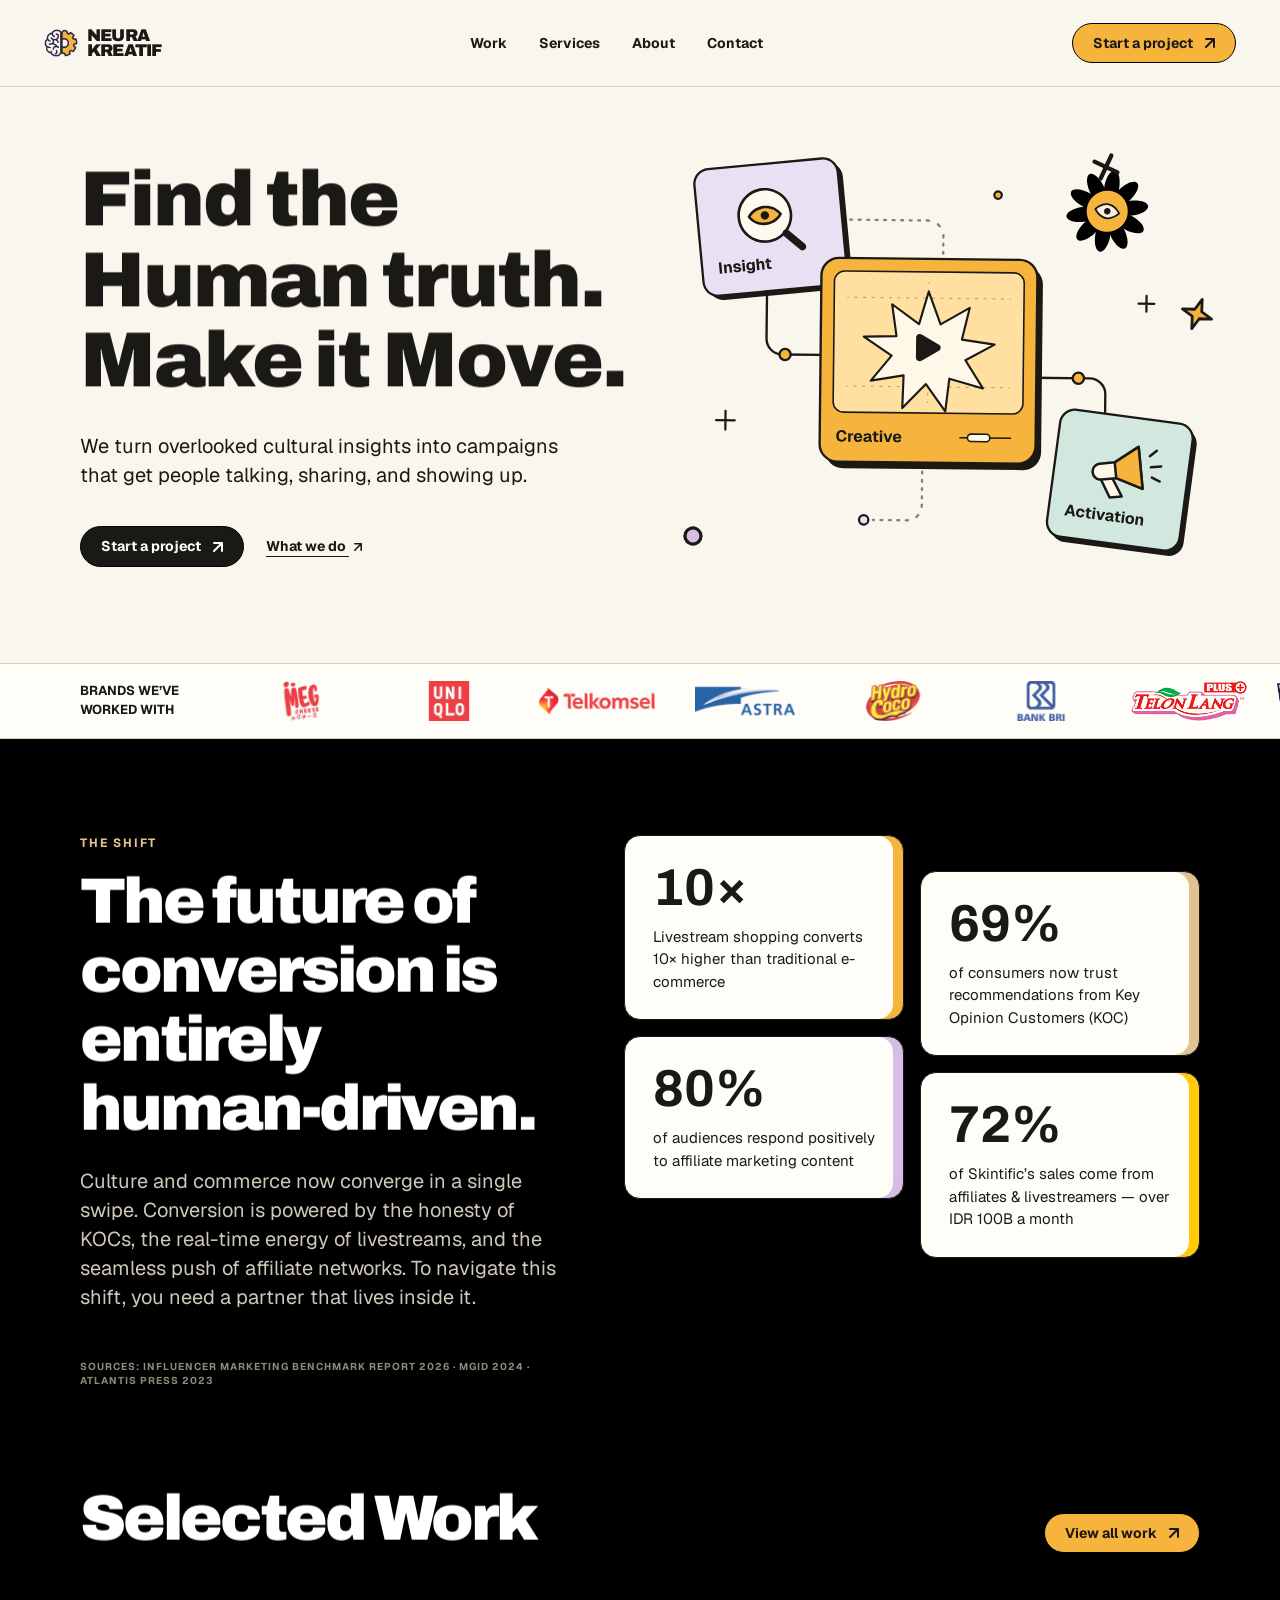
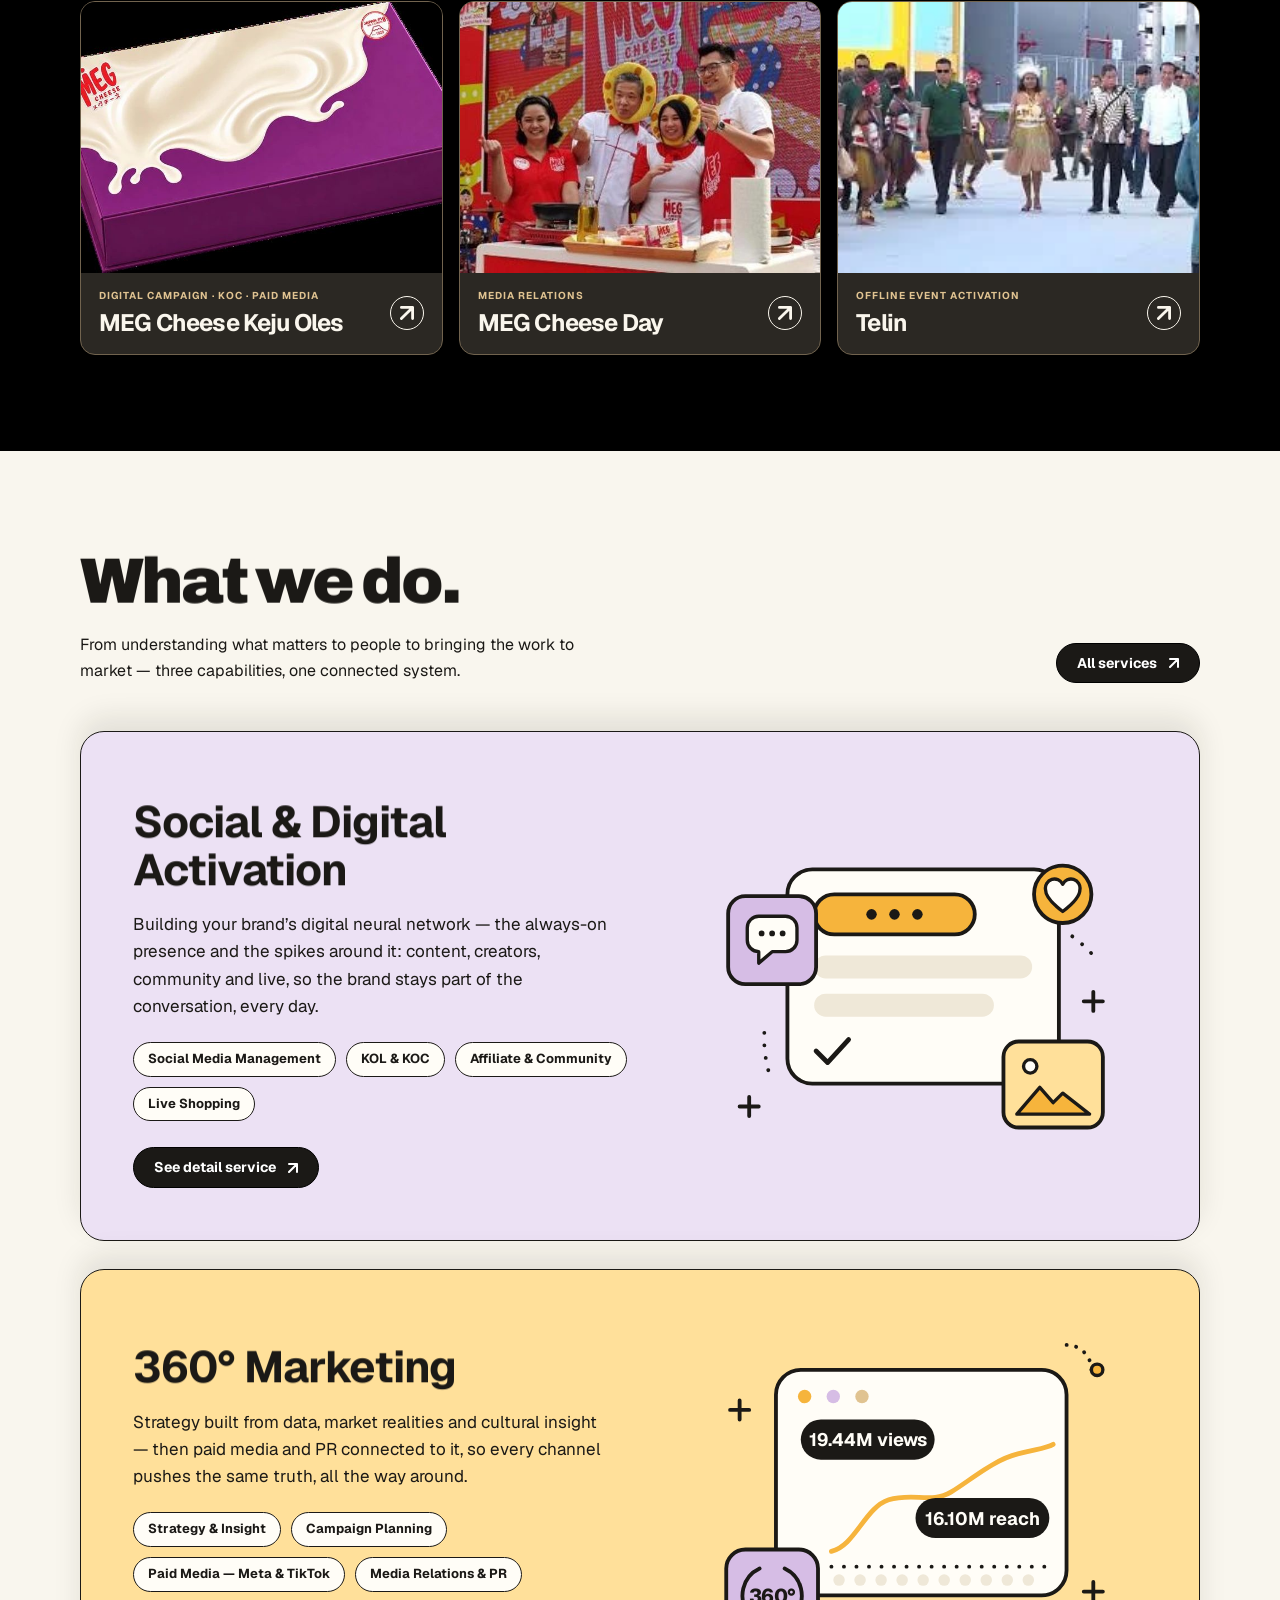
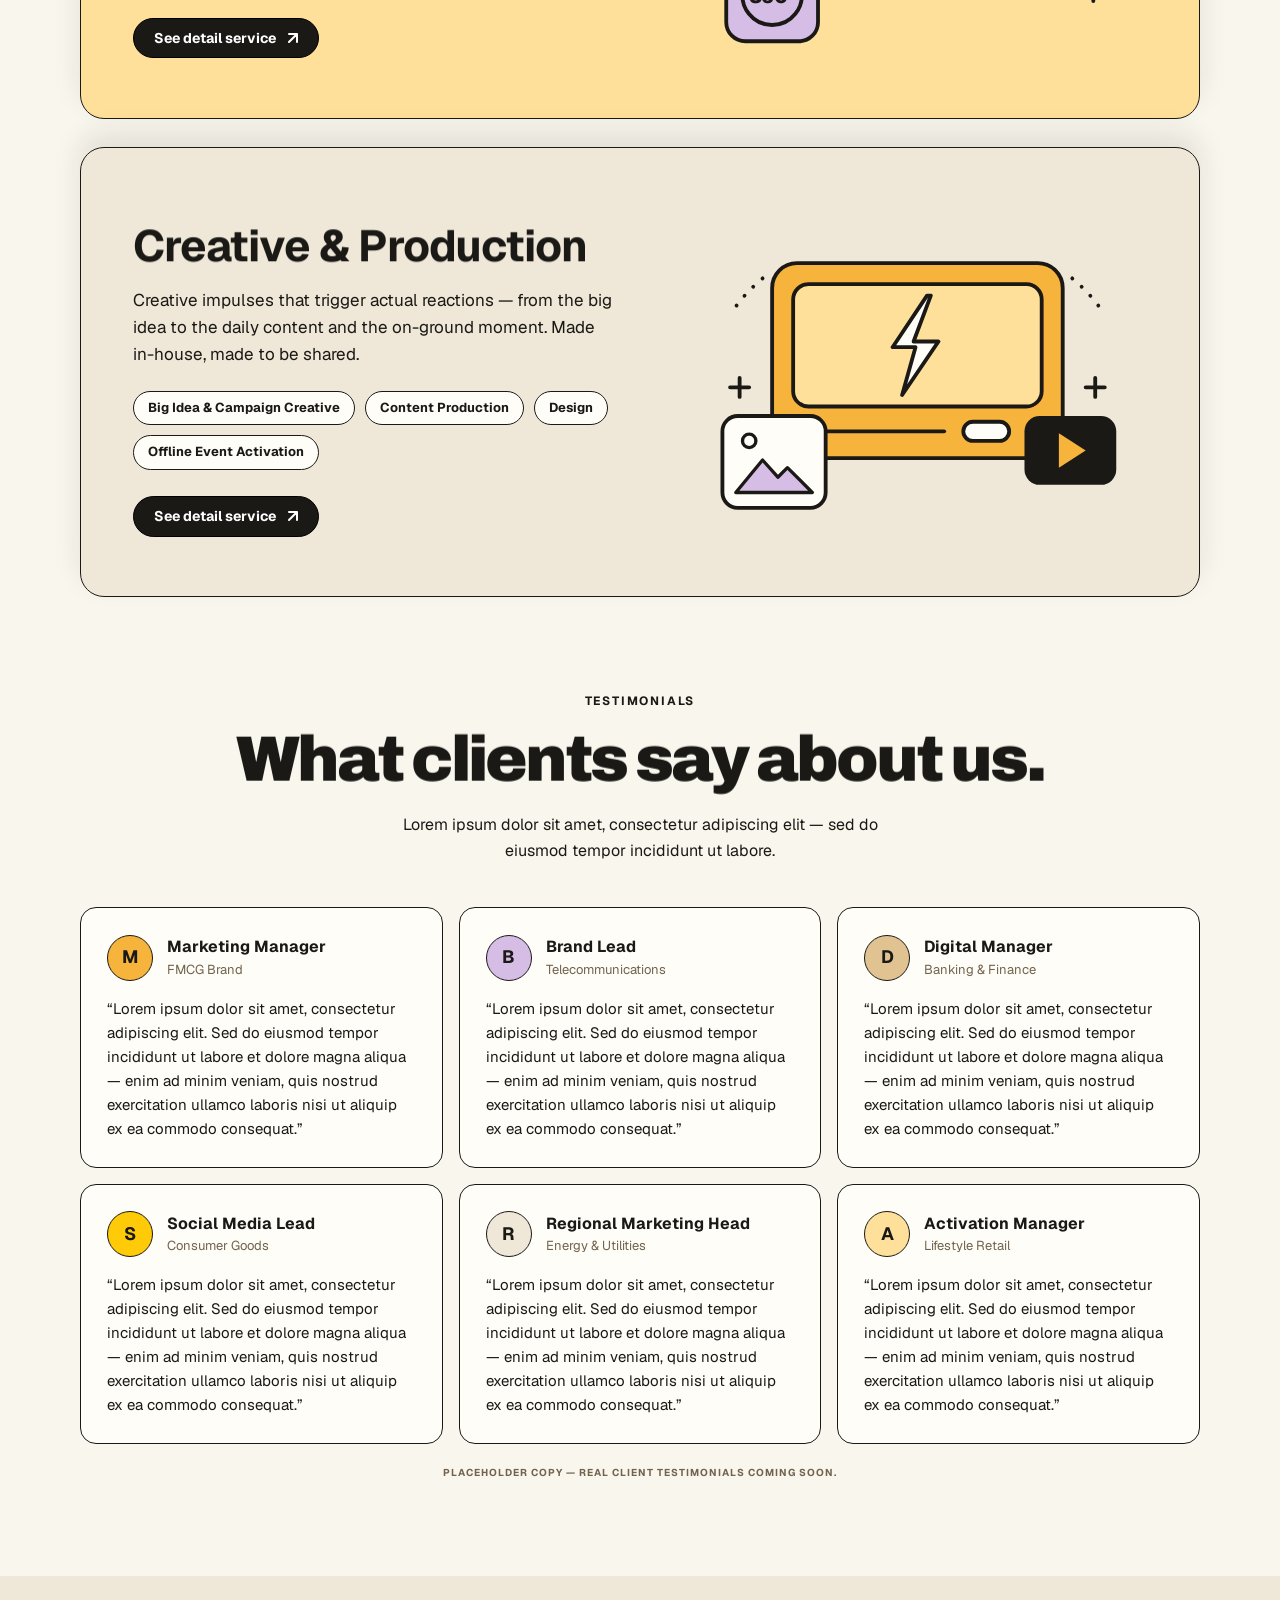
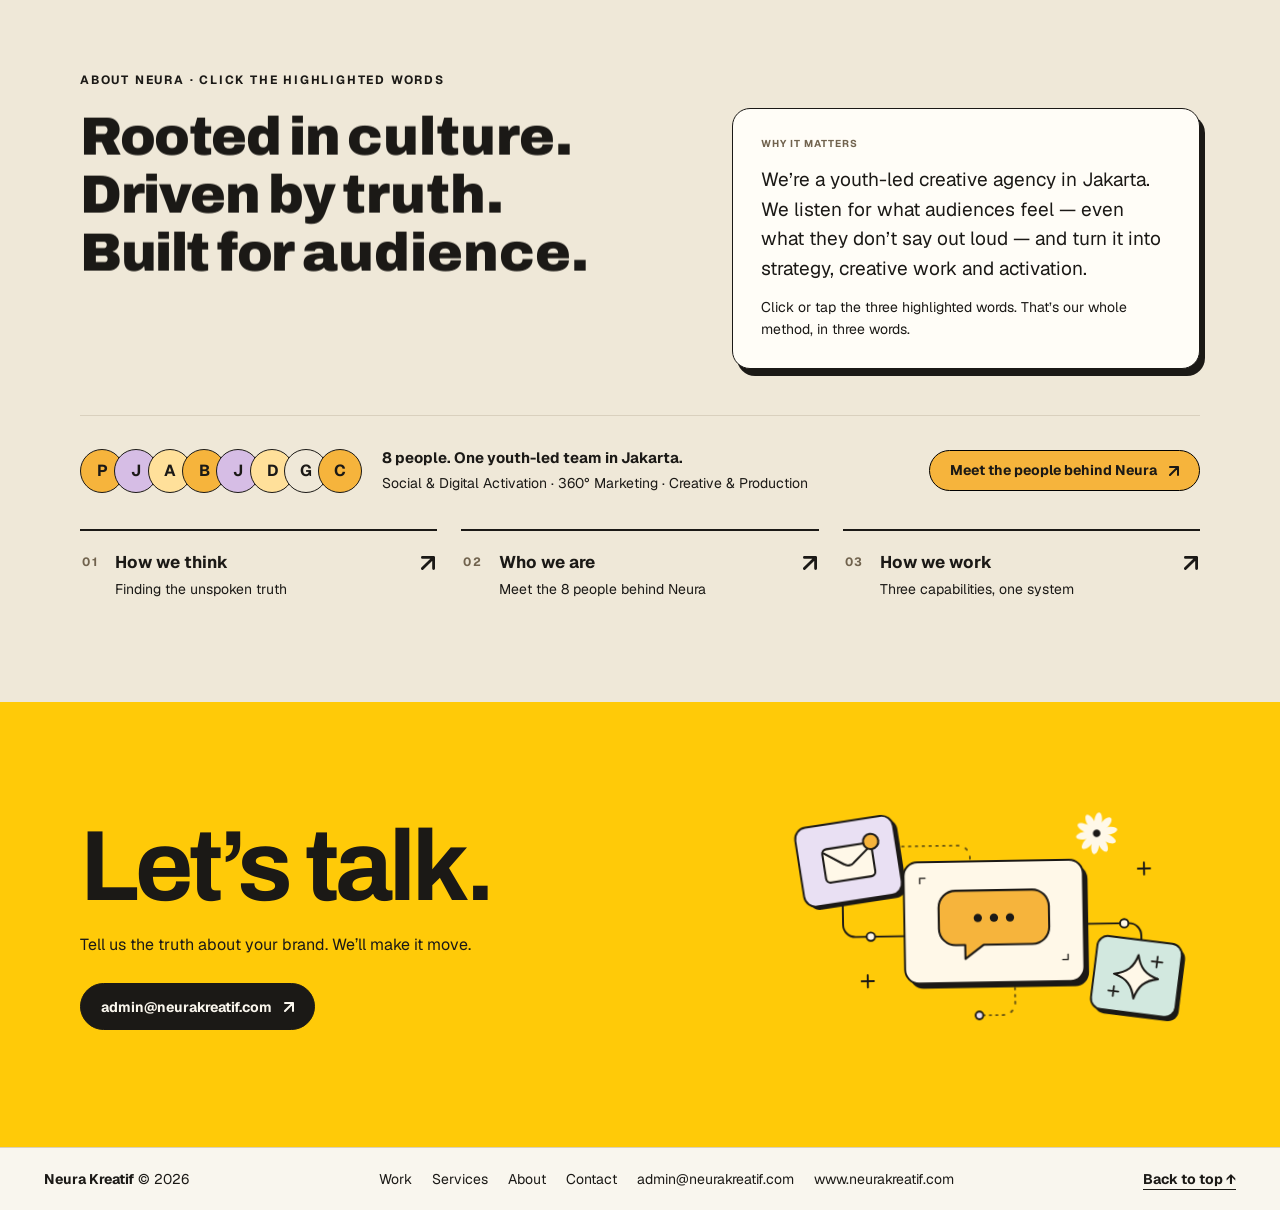
==== commit 8ed06623: "v23: results section icons + panel, next-case frames, orphan wrapping fix" ====
--- a/index.html
+++ b/index.html
@@ -14,7 +14,7 @@
 
 <link rel="stylesheet" href="assets/css/fonts.css?v=20">
 <link rel="stylesheet" href="assets/css/tokens.css">
-<link rel="stylesheet" href="assets/css/styles.css?v=20">
+<link rel="stylesheet" href="assets/css/styles.css?v=23">
 </head>
 <body><div id="top"></div><header class="site-nav"><div class="bar">
 <a class="logo" href="index.html"><img src="assets/img/logo-mark.png" alt="Neura Kreatif logo"><span class="word">NEURA<br>KREATIF</span></a>
--- a/assets/css/styles.css
+++ b/assets/css/styles.css
@@ -258,8 +258,9 @@
 .member-photo img{width:100%;height:100%;object-fit:cover;display:block;transition:transform .5s cubic-bezier(.16,.6,.24,1)}
 .member-initial{position:absolute;inset:0;display:flex;align-items:center;justify-content:center;font-family:var(--nk-font-display);font-size:84px;color:var(--nk-ink);transition:transform .5s cubic-bezier(.16,.6,.24,1)}
 .member-plus{position:absolute;top:10px;right:14px;font-size:20px;font-weight:700;color:var(--nk-ink);opacity:.45}
-.member-tag{position:absolute;left:50%;bottom:14px;transform:translate(-50%,10px);opacity:0;transition:all .35s cubic-bezier(.16,.6,.24,1);background:var(--nk-ink);color:var(--nk-cream-2);font-weight:700;font-size:11.5px;letter-spacing:.8px;text-transform:uppercase;padding:9px 16px;border-radius:999px;white-space:normal;max-width:92%;text-align:center;line-height:1.35;pointer-events:none;z-index:2}
-.member:hover .member-tag,.member:focus .member-tag,.member:focus-within .member-tag{opacity:1;transform:translate(-50%,0)}
+.member-tag{margin-top:14px;display:flex;flex-direction:column;align-items:center;gap:2px;text-align:center;line-height:1.35}
+.member-tag strong{font-size:16px;font-weight:700;color:var(--nk-ink)}
+.member-tag span{font-size:11.5px;font-weight:700;letter-spacing:.8px;text-transform:uppercase;color:var(--nk-taupe)}
 .member:hover .member-photo img,.member:hover .member-initial{transform:scale(1.05)}
 
 /* Hero supporting elements fade in after the headline (slabpixel-style) */
@@ -350,3 +351,23 @@
 .mani-teaser .arr{margin-top:7px;transition:transform .25s ease}
 .mani-teaser:hover strong{text-decoration:underline;text-underline-offset:5px;text-decoration-thickness:2px}
 .mani-teaser:hover .arr{transform:translate(2px,-2px)}
+
+/* — v20: Services — hero checks + service list rows (WOBL-style flow, NEURA identity) — */
+.svc-checks{display:flex;flex-wrap:wrap;gap:10px 28px;list-style:none;margin-top:26px;padding:0}
+.svc-checks li{display:flex;gap:9px;align-items:center;font-weight:700;font-size:14px}
+.svc-checks li::before{content:"\2713";width:19px;height:19px;flex:none;display:flex;align-items:center;justify-content:center;font-size:11px;font-weight:700;background:var(--nk-yellow);border:1px solid var(--nk-ink);border-radius:50%}
+.svc-row{display:grid;grid-template-columns:5fr 7fr;gap:48px;padding:46px 0;border-top:2px solid var(--nk-ink);scroll-margin-top:110px}
+.svc-row:last-child{border-bottom:2px solid var(--nk-ink)}
+.svc-no{font-weight:700;font-size:12px;letter-spacing:1.8px;color:var(--nk-taupe)}
+.svc-row-head h2{margin-top:12px}
+.svc-row-head .body-txt{margin-top:16px}
+.svc-list-rows{list-style:none;padding:0;display:grid;grid-template-columns:1fr 1fr;gap:0 36px;align-content:start}
+.svc-list-rows li{padding:14px 2px;border-top:1px solid var(--nk-line);font-weight:700;font-size:16px;display:flex;justify-content:space-between;align-items:baseline;gap:12px}
+.svc-list-rows li small{font-weight:400;font-size:13px;color:var(--nk-body);text-align:right;white-space:nowrap}
+@media(max-width:900px){.svc-row{grid-template-columns:1fr;gap:24px;padding:36px 0}}
+@media(max-width:560px){.svc-list-rows{grid-template-columns:1fr}}
+/* — v20: manifesto panel changes on click/focus only (hover is preview highlight only) — */
+
+/* — v21: Services hero lead — wide, two lines on desktop, proportional to the display headline — */
+.svc-lead{max-width:980px}
+@media(max-width:900px){.svc-lead{max-width:640px}}
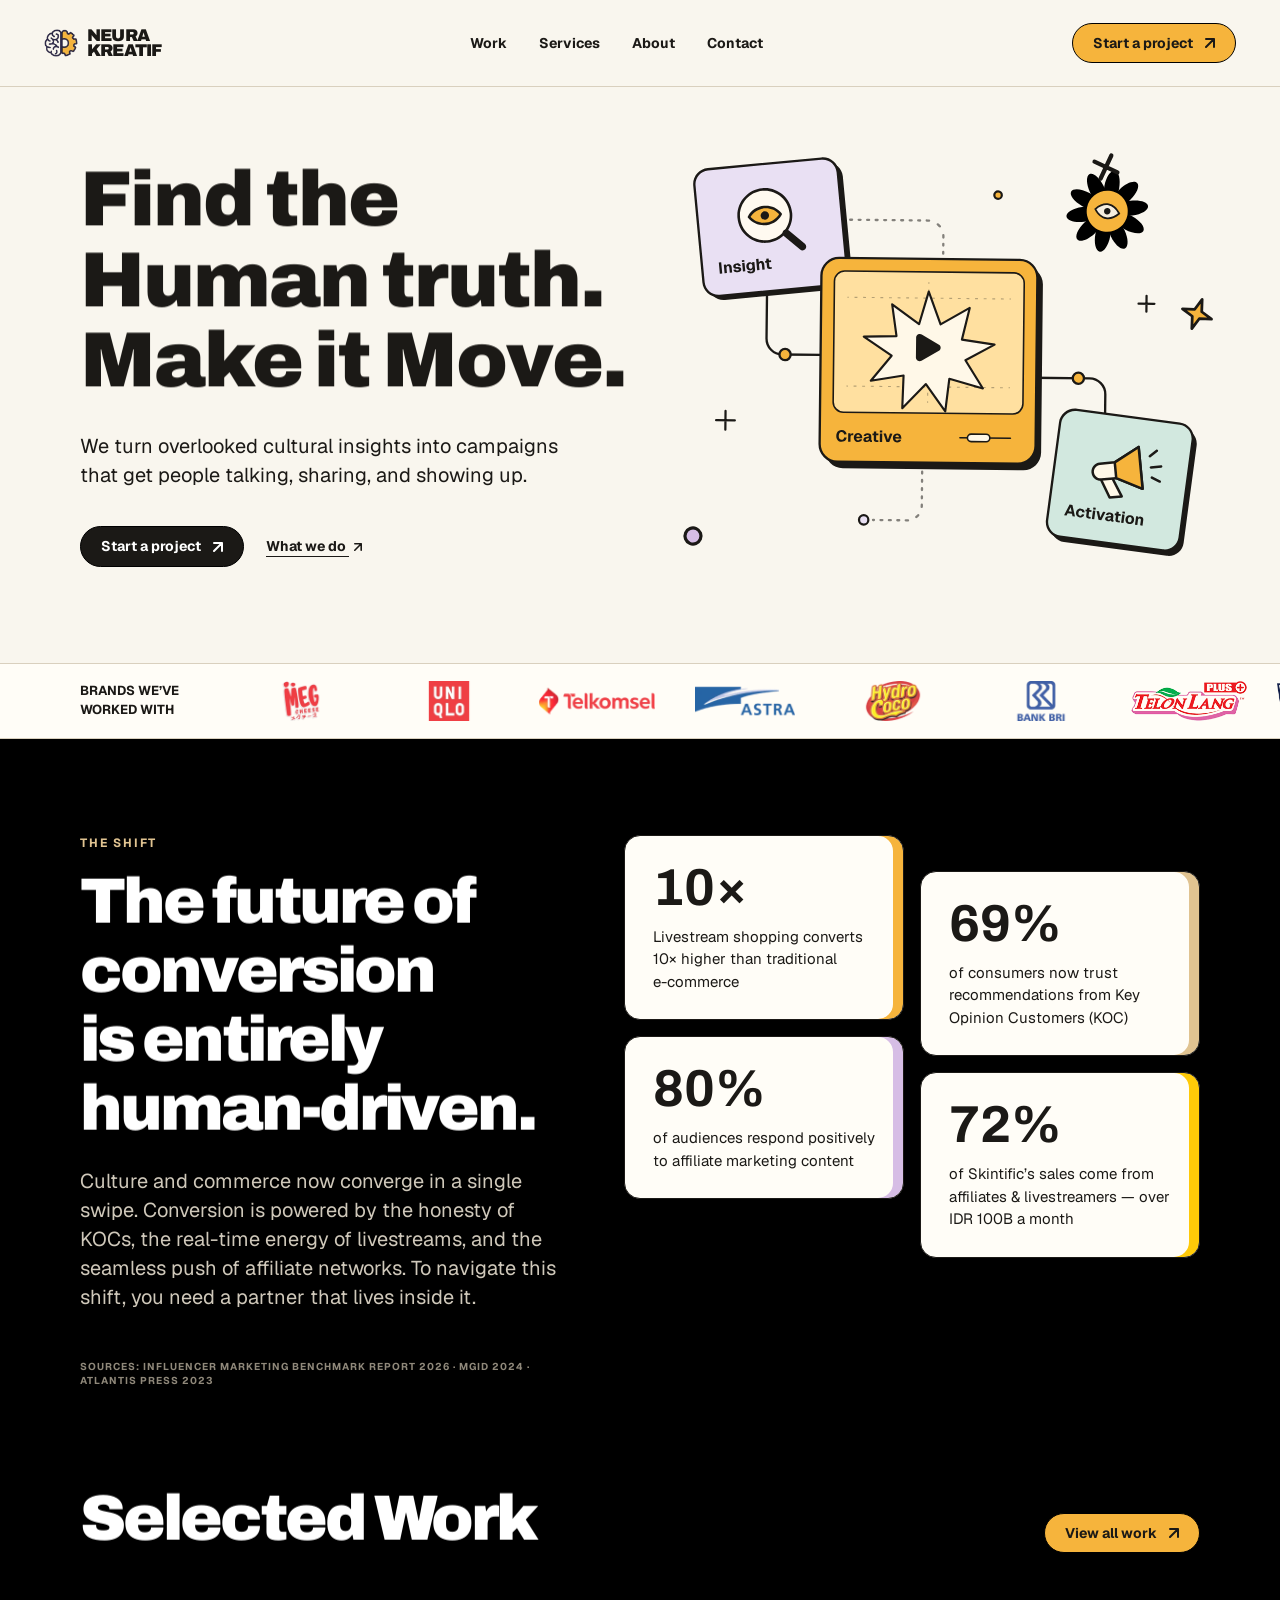
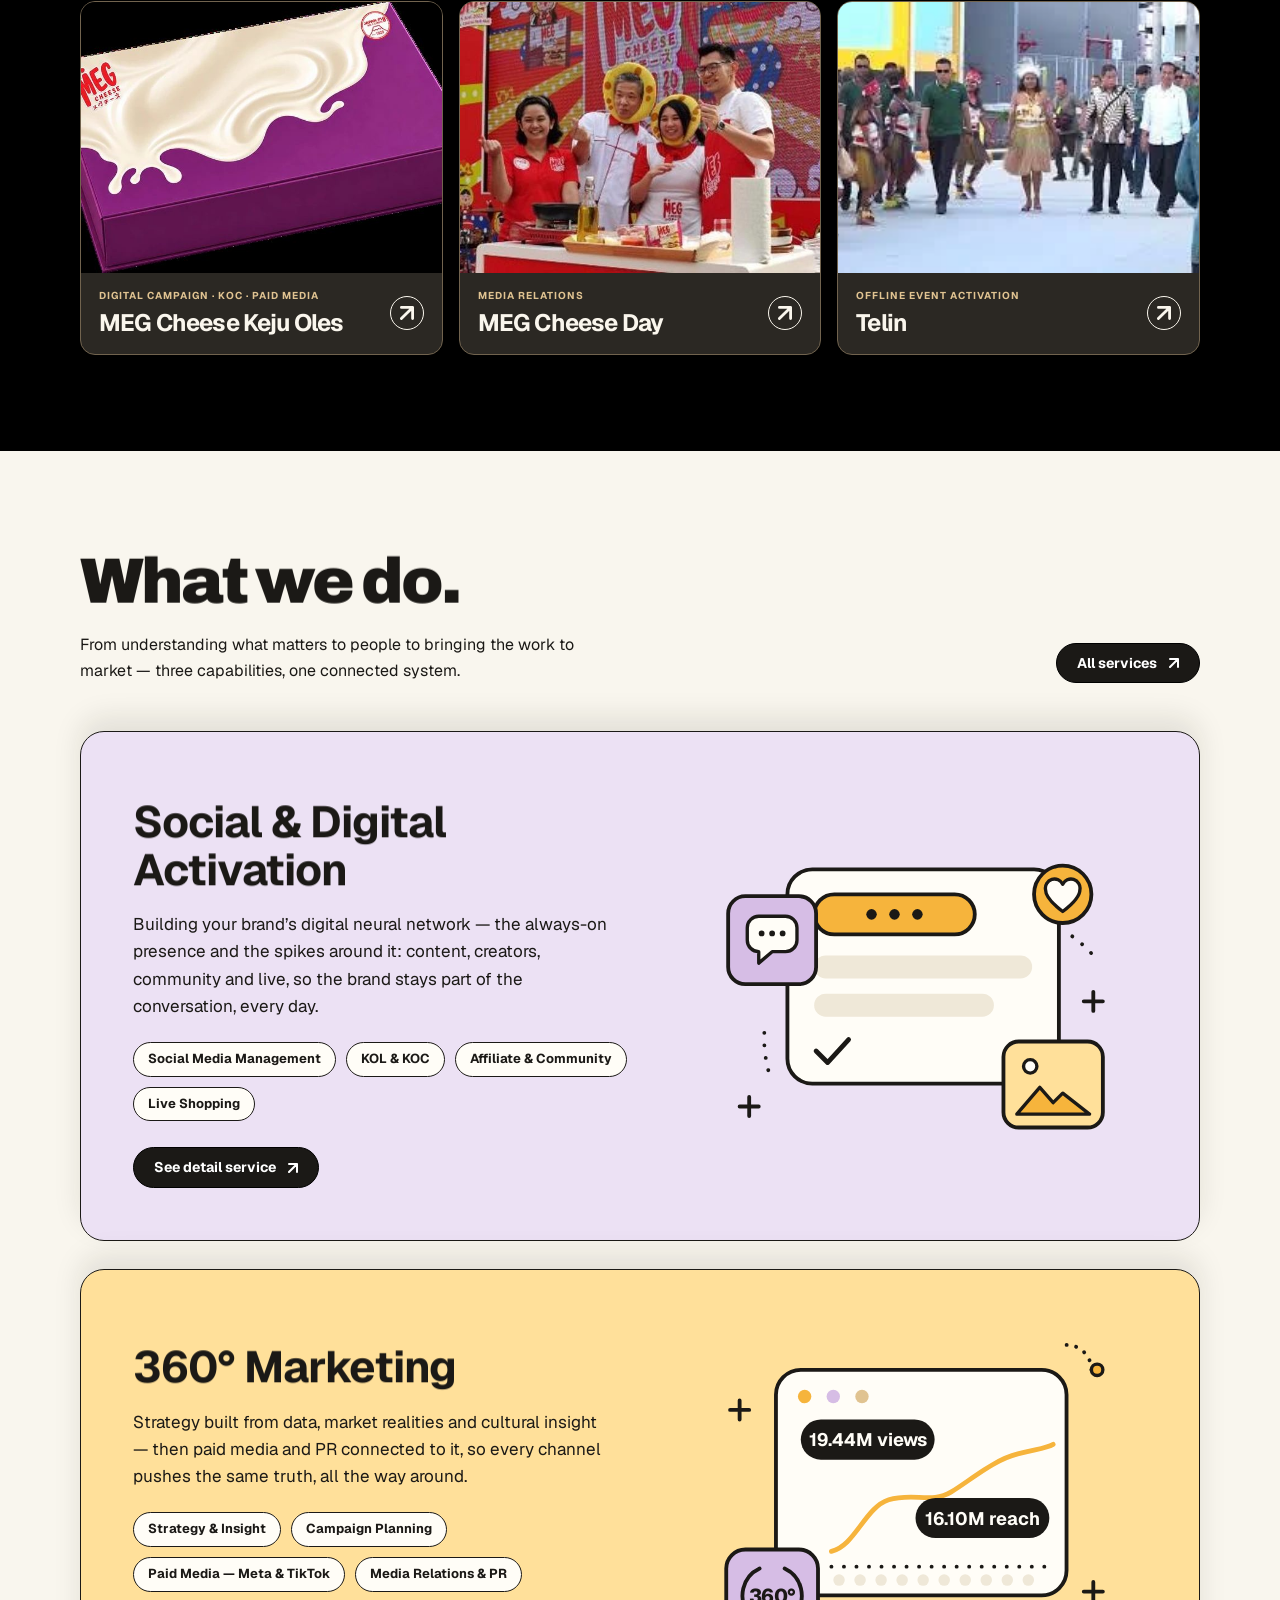
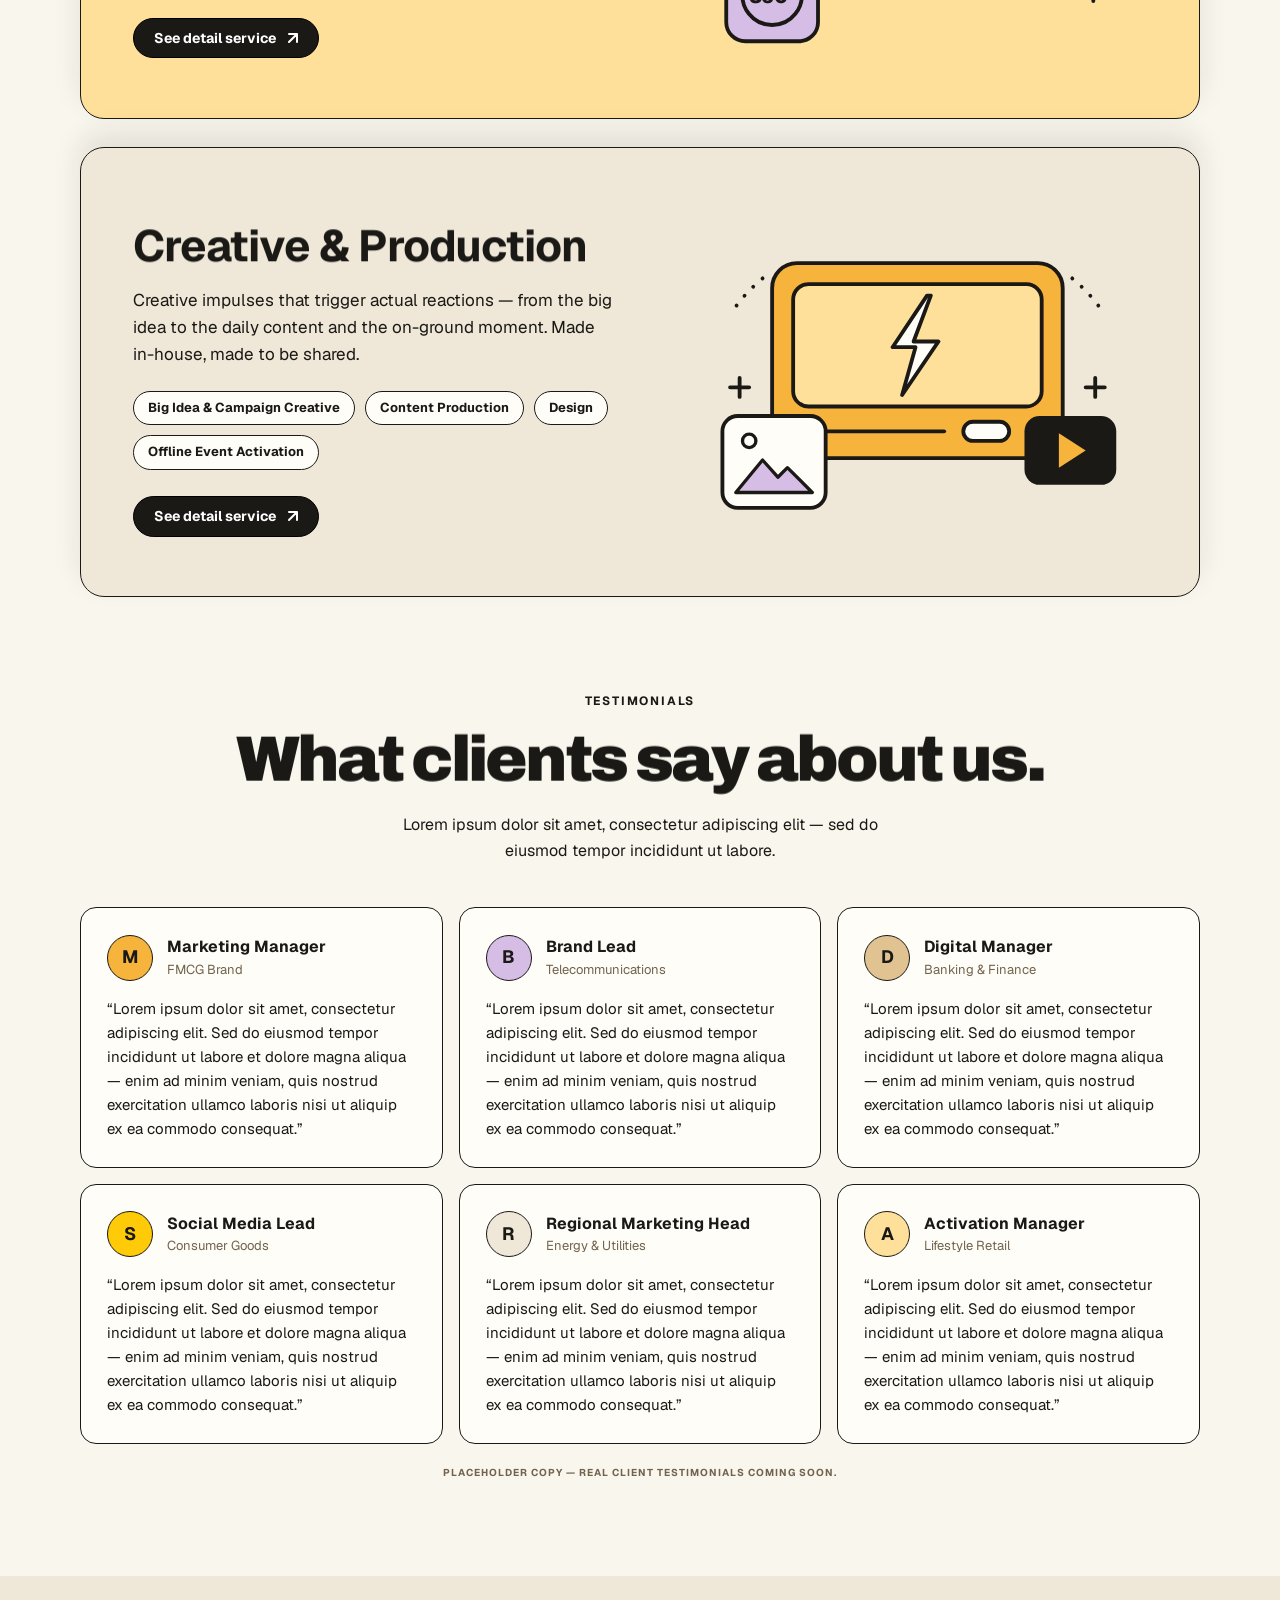
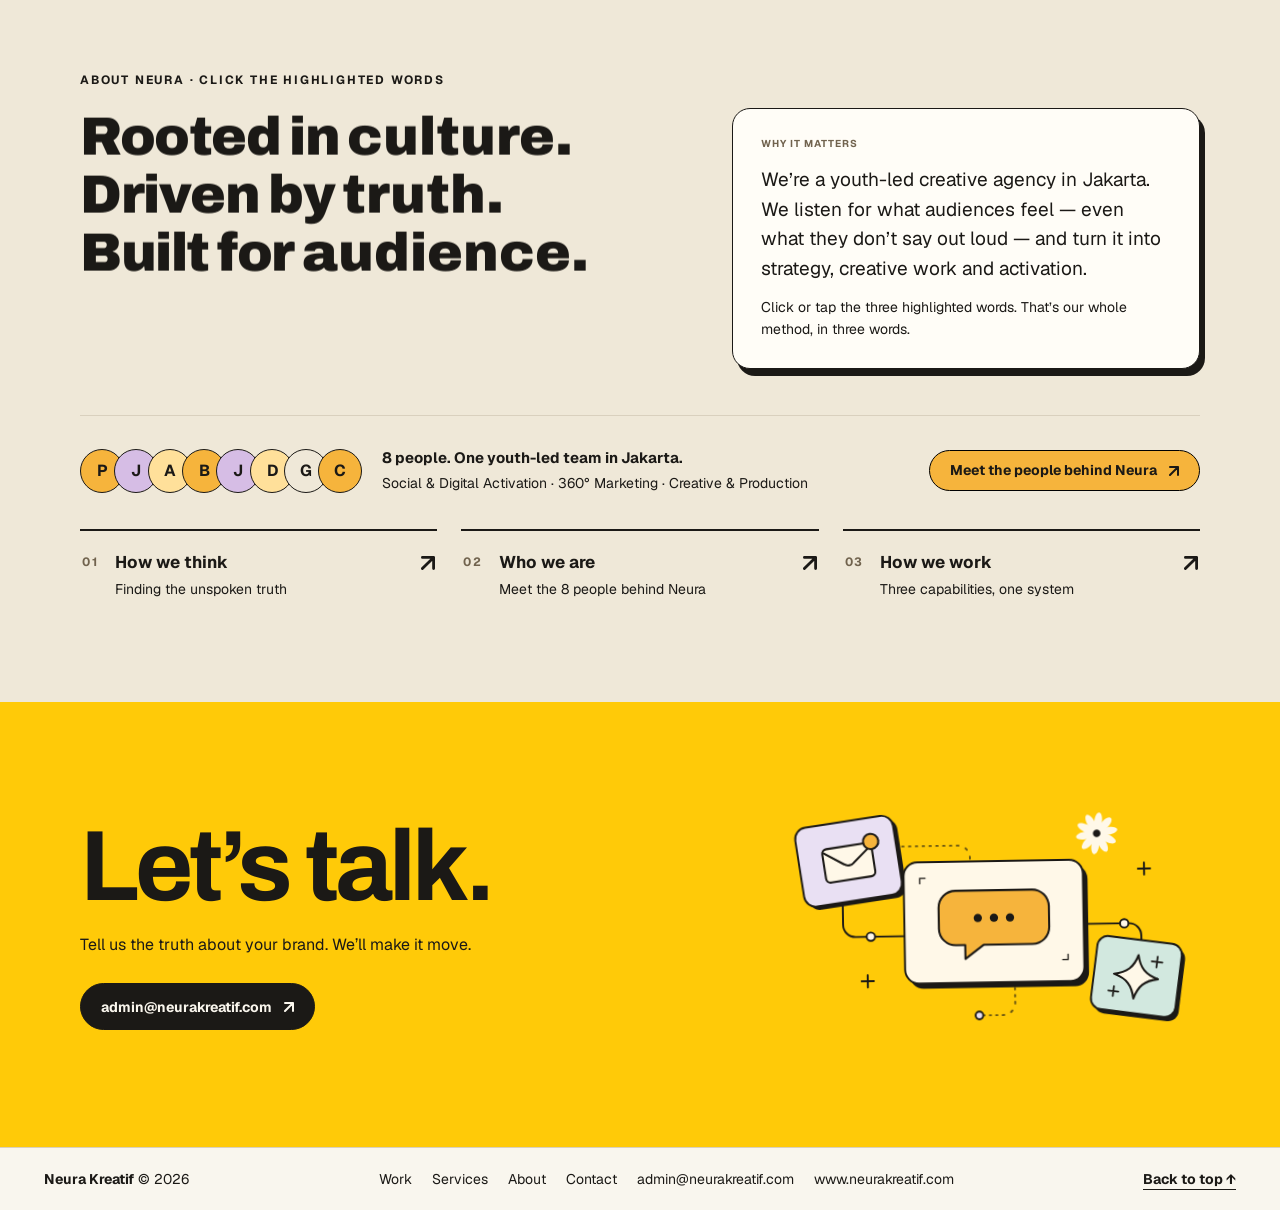
==== commit 4f9703a3: "v29: eyebrow optical alignment — labels flush with headline ink" ====
--- a/index.html
+++ b/index.html
@@ -14,7 +14,7 @@
 
 <link rel="stylesheet" href="assets/css/fonts.css?v=20">
 <link rel="stylesheet" href="assets/css/tokens.css">
-<link rel="stylesheet" href="assets/css/styles.css?v=23">
+<link rel="stylesheet" href="assets/css/styles.css?v=29">
 </head>
 <body><div id="top"></div><header class="site-nav"><div class="bar">
 <a class="logo" href="index.html"><img src="assets/img/logo-mark.png" alt="Neura Kreatif logo"><span class="word">NEURA<br>KREATIF</span></a>
--- a/assets/css/styles.css
+++ b/assets/css/styles.css
@@ -258,9 +258,10 @@
 .member-photo img{width:100%;height:100%;object-fit:cover;display:block;transition:transform .5s cubic-bezier(.16,.6,.24,1)}
 .member-initial{position:absolute;inset:0;display:flex;align-items:center;justify-content:center;font-family:var(--nk-font-display);font-size:84px;color:var(--nk-ink);transition:transform .5s cubic-bezier(.16,.6,.24,1)}
 .member-plus{position:absolute;top:10px;right:14px;font-size:20px;font-weight:700;color:var(--nk-ink);opacity:.45}
-.member-tag{margin-top:14px;display:flex;flex-direction:column;align-items:center;gap:2px;text-align:center;line-height:1.35}
-.member-tag strong{font-size:16px;font-weight:700;color:var(--nk-ink)}
-.member-tag span{font-size:11.5px;font-weight:700;letter-spacing:.8px;text-transform:uppercase;color:var(--nk-taupe)}
+.member-tag{position:absolute;left:50%;bottom:14px;transform:translate(-50%,10px);opacity:0;transition:all .35s cubic-bezier(.16,.6,.24,1);background:var(--nk-ink);border-radius:16px;padding:10px 18px;max-width:92%;z-index:2;pointer-events:none;display:flex;flex-direction:column;align-items:center;gap:1px;text-align:center;line-height:1.35}
+.member-tag strong{font-size:14px;font-weight:700;color:var(--nk-cream-2);white-space:nowrap}
+.member-tag span{font-size:10.5px;font-weight:700;letter-spacing:.8px;text-transform:uppercase;color:var(--nk-sand);text-align:center}
+.member:hover .member-tag,.member:focus .member-tag,.member:focus-within .member-tag{opacity:1;transform:translate(-50%,0)}
 .member:hover .member-photo img,.member:hover .member-initial{transform:scale(1.05)}
 
 /* Hero supporting elements fade in after the headline (slabpixel-style) */
@@ -371,3 +372,80 @@
 /* — v21: Services hero lead — wide, two lines on desktop, proportional to the display headline — */
 .svc-lead{max-width:980px}
 @media(max-width:900px){.svc-lead{max-width:640px}}
+
+/* — v23: orphan control — pretty wrapping for prose, balanced headings — */
+p,.body-txt,.lead,.cap,.stack-desc,.svc-desc,.t-quote,.mani-def,.mani-note,.scap,.wc-desc,.svc-row-head .body-txt{text-wrap:pretty}
+h2,h3,.display-xl{text-wrap:balance}
+/* — v23: case Results — retainer stat icons + partnership panel (separates the two stat groups) — */
+.stat-ico{width:42px;height:42px;border:1px solid var(--nk-sand);border-radius:50%;display:flex;align-items:center;justify-content:center;margin-bottom:16px}
+.stat-ico svg{width:21px;height:21px;display:block}
+.partner-panel{background:var(--nk-paper);color:var(--nk-ink);border-radius:18px;padding:30px 32px 8px;margin-top:46px}
+.partner-panel .stats{border-top:none;border-bottom:none;margin-top:4px;padding:18px 0 26px}
+.partner-panel .stat .num{color:var(--nk-ink)}
+.partner-panel .stat .cap{color:var(--nk-body)}
+@media(max-width:640px){.partner-panel{padding:24px 20px 4px}}
+/* — v23: Next case — rounded frame on all case pages — */
+.next-frame{border:1px solid var(--nk-ink);border-radius:24px;background:var(--nk-paper);padding:42px 46px;display:flex;justify-content:space-between;align-items:center;gap:24px;flex-wrap:wrap;box-shadow:5px 7px 0 var(--nk-ink)}
+@media(max-width:640px){.next-frame{padding:28px 24px}}
+
+/* — v24: How We Work step cards on the black band — dark text on the paper cards (was inheriting white) — */
+.band-black .step{color:var(--nk-ink)}
+
+/* — v26: How We Work — snake/return timeline (Option B): 01→02→03, curve down to 04, dashed results return to 01 — */
+.loop-wrap{margin-top:48px}
+.loop-row1{display:grid;grid-template-columns:1fr auto 1fr auto 1fr;gap:14px;align-items:stretch}
+.loop-arrow{align-self:center;font-size:24px;font-weight:700;color:var(--nk-yellow)}
+.loop-curve{display:grid;grid-template-columns:1fr 1fr 1fr;gap:14px}
+.loop-curve-cell{grid-column:3;display:flex;justify-content:center;padding:4px 0 0}
+.loop-row2{display:grid;grid-template-columns:2fr 1fr;gap:14px;align-items:stretch}
+.loop-return{display:flex;flex-direction:column;justify-content:center;gap:12px;padding:10px 6px}
+.loop-return-label{font-weight:700;font-size:12px;letter-spacing:1.8px;text-transform:uppercase;color:var(--nk-sand)}
+.loop-return-line{width:100%;height:28px;display:block}
+.loop-return-up{display:flex;align-items:center;gap:10px;font-weight:700;font-size:14px;color:#fff}
+.loop-up-circle{width:30px;height:30px;flex:none;border:1px solid var(--nk-yellow);border-radius:50%;display:inline-flex;align-items:center;justify-content:center;color:var(--nk-yellow);font-size:15px}
+.loop-return-mobile{display:none}
+@media(max-width:900px){
+  .loop-row1{grid-template-columns:1fr}
+  .loop-arrow{transform:rotate(90deg);justify-self:center}
+  .loop-curve,.loop-return{display:none}
+  .loop-row2{grid-template-columns:1fr;margin-top:14px}
+  .loop-return-mobile{display:flex;align-items:center;gap:10px;margin-top:20px;font-weight:700;font-size:14px;color:#fff;border:1.5px dashed var(--nk-sand);border-radius:999px;padding:10px 18px;width:fit-content}
+}
+
+/* — v27: How We Work — Pinterest-model rail: fixed side text + sliding tall two-part cards (top text / bottom colour block) — */
+.hww-split{display:grid;grid-template-columns:minmax(280px,400px) 1fr;gap:48px;align-items:center}
+.hww-note{margin-top:26px;font-weight:700;font-size:12px;letter-spacing:1.8px;text-transform:uppercase;color:var(--nk-sand)}
+.hww-rail{overflow:hidden;-webkit-mask-image:linear-gradient(90deg,transparent,#000 4%,#000 97%,transparent);mask-image:linear-gradient(90deg,transparent,#000 4%,#000 97%,transparent)}
+.hww-track{display:flex;gap:18px;width:max-content;animation:hww-slide 42s linear infinite}
+@keyframes hww-slide{to{transform:translateX(calc(-50% - 9px))}}
+.hww-card{width:262px;flex:none;background:var(--nk-paper);border-radius:20px;overflow:hidden;color:var(--nk-ink);display:flex;flex-direction:column}
+.hww-top{padding:20px 20px 18px}
+.hww-meta{display:flex;justify-content:space-between;align-items:center}
+.hww-pill{background:var(--nk-beige);border-radius:999px;padding:5px 12px;font-size:11px;font-weight:700;letter-spacing:1.2px}
+.hww-arr{width:13px;height:13px;color:var(--nk-ink)}
+.hww-card h3{font-size:24px;margin-top:16px}
+.hww-card p{margin-top:8px;font-size:14.5px;line-height:1.55;color:var(--nk-body)}
+.hww-art{margin-top:auto;height:168px;background:var(--art);display:flex;align-items:center;justify-content:center}
+.hww-art span{font-family:var(--nk-display);font-weight:800;font-size:76px;letter-spacing:-2px;color:var(--nk-ink)}
+.hww-card-loop{background:var(--nk-ink);color:var(--nk-cream-2)}
+.hww-card-loop .hww-pill{background:var(--nk-yellow);color:var(--nk-ink)}
+.hww-card-loop .hww-arr{color:var(--nk-cream-2)}
+.hww-card-loop p{color:#cbbfa8}
+.hww-art-loop{background:var(--nk-ink)}
+.hww-art-loop span{color:var(--nk-yellow);font-size:84px}
+@media(max-width:900px){
+  .hww-split{grid-template-columns:1fr;gap:32px}
+  .hww-card{width:228px}
+  .hww-art{height:140px}
+}
+
+
+/* — v28: How We Work rail — user-dragged (no autoplay), seamless wrap, bleeds to the right viewport edge, NO fade masks — */
+body{overflow-x:clip}
+.hww-rail{overflow-x:auto;overflow-y:hidden;-webkit-mask-image:none;mask-image:none;cursor:grab;scrollbar-width:none;-webkit-overflow-scrolling:touch;margin-right:calc(-1 * (max(0px,(100vw - (var(--nk-container) + 2 * var(--nk-page-pad))) / 2) + var(--nk-page-pad)))}
+.hww-rail::-webkit-scrollbar{display:none}
+.hww-rail.dragging{cursor:grabbing}
+.hww-track{animation:none}
+.hww-art-loop svg{width:92px;height:92px;display:block}
+.hww-card{-webkit-user-select:none;user-select:none}
+.hww-card img{-webkit-user-drag:none}
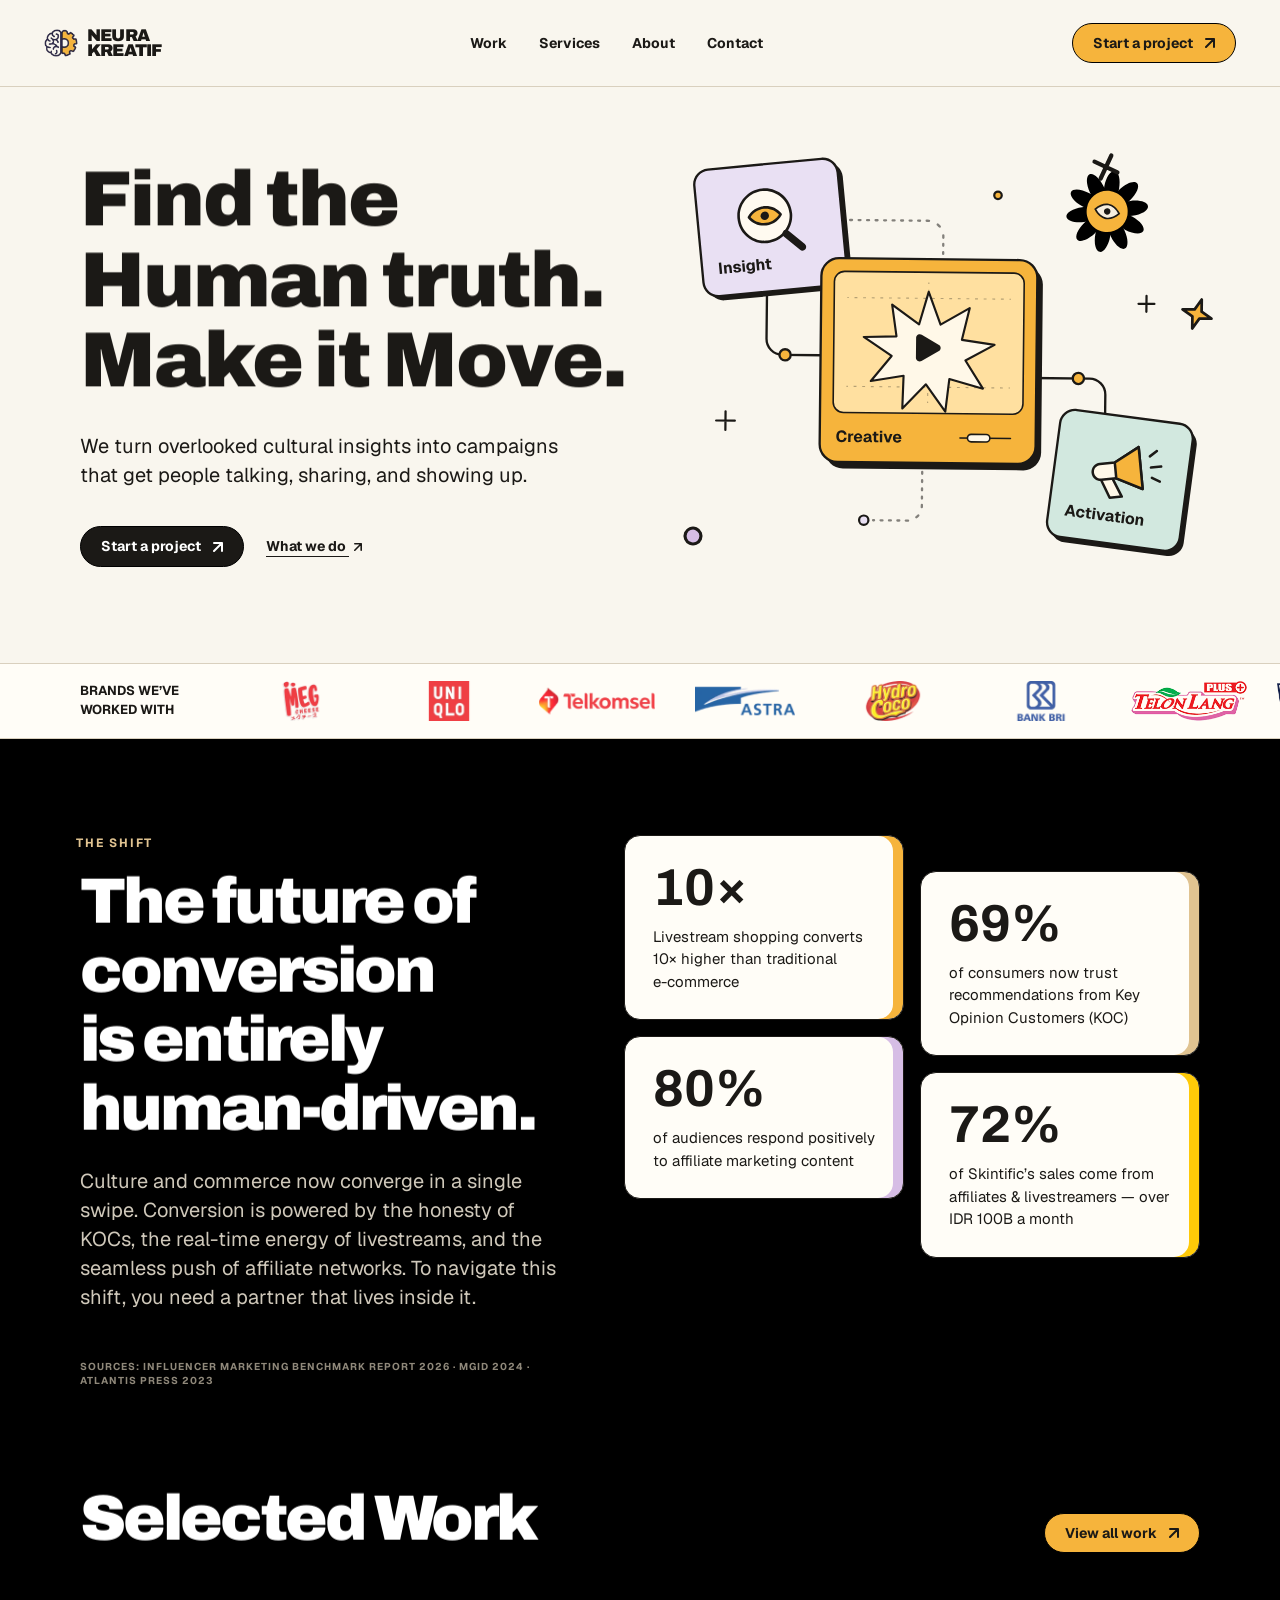
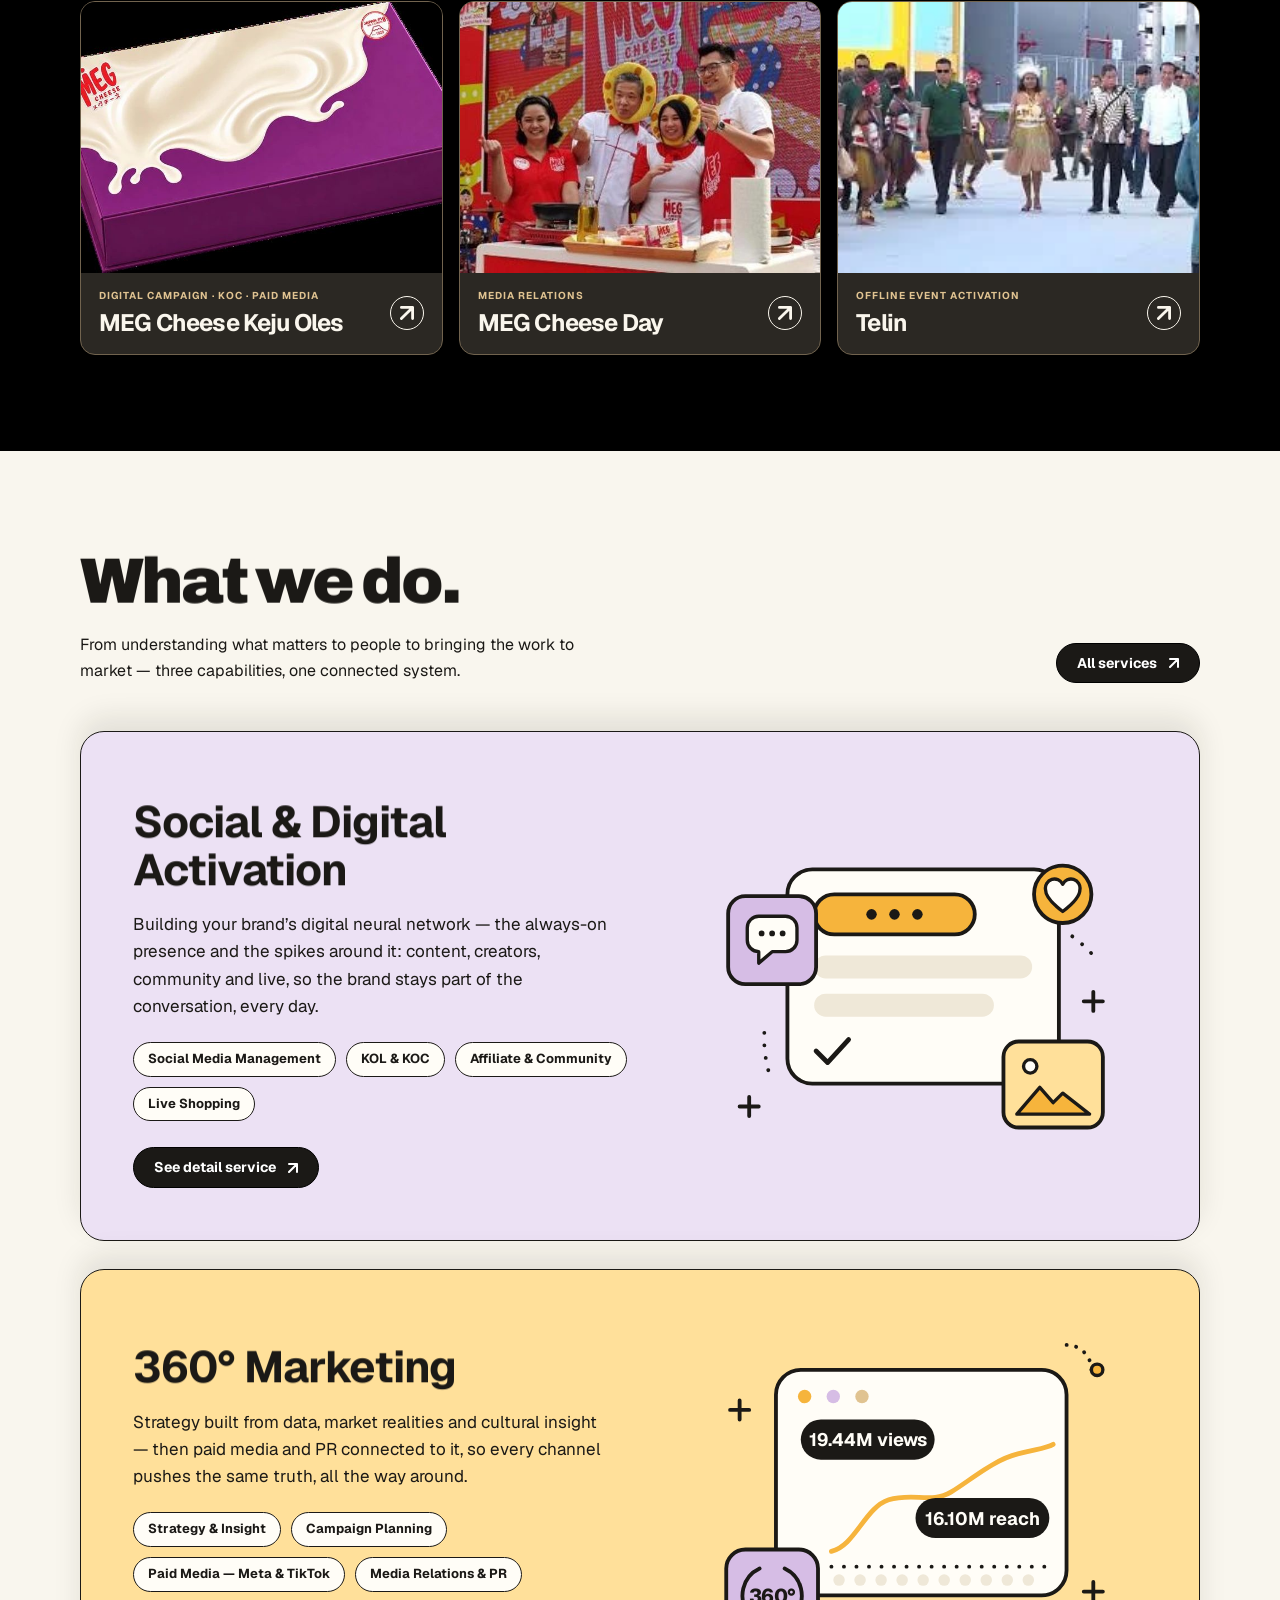
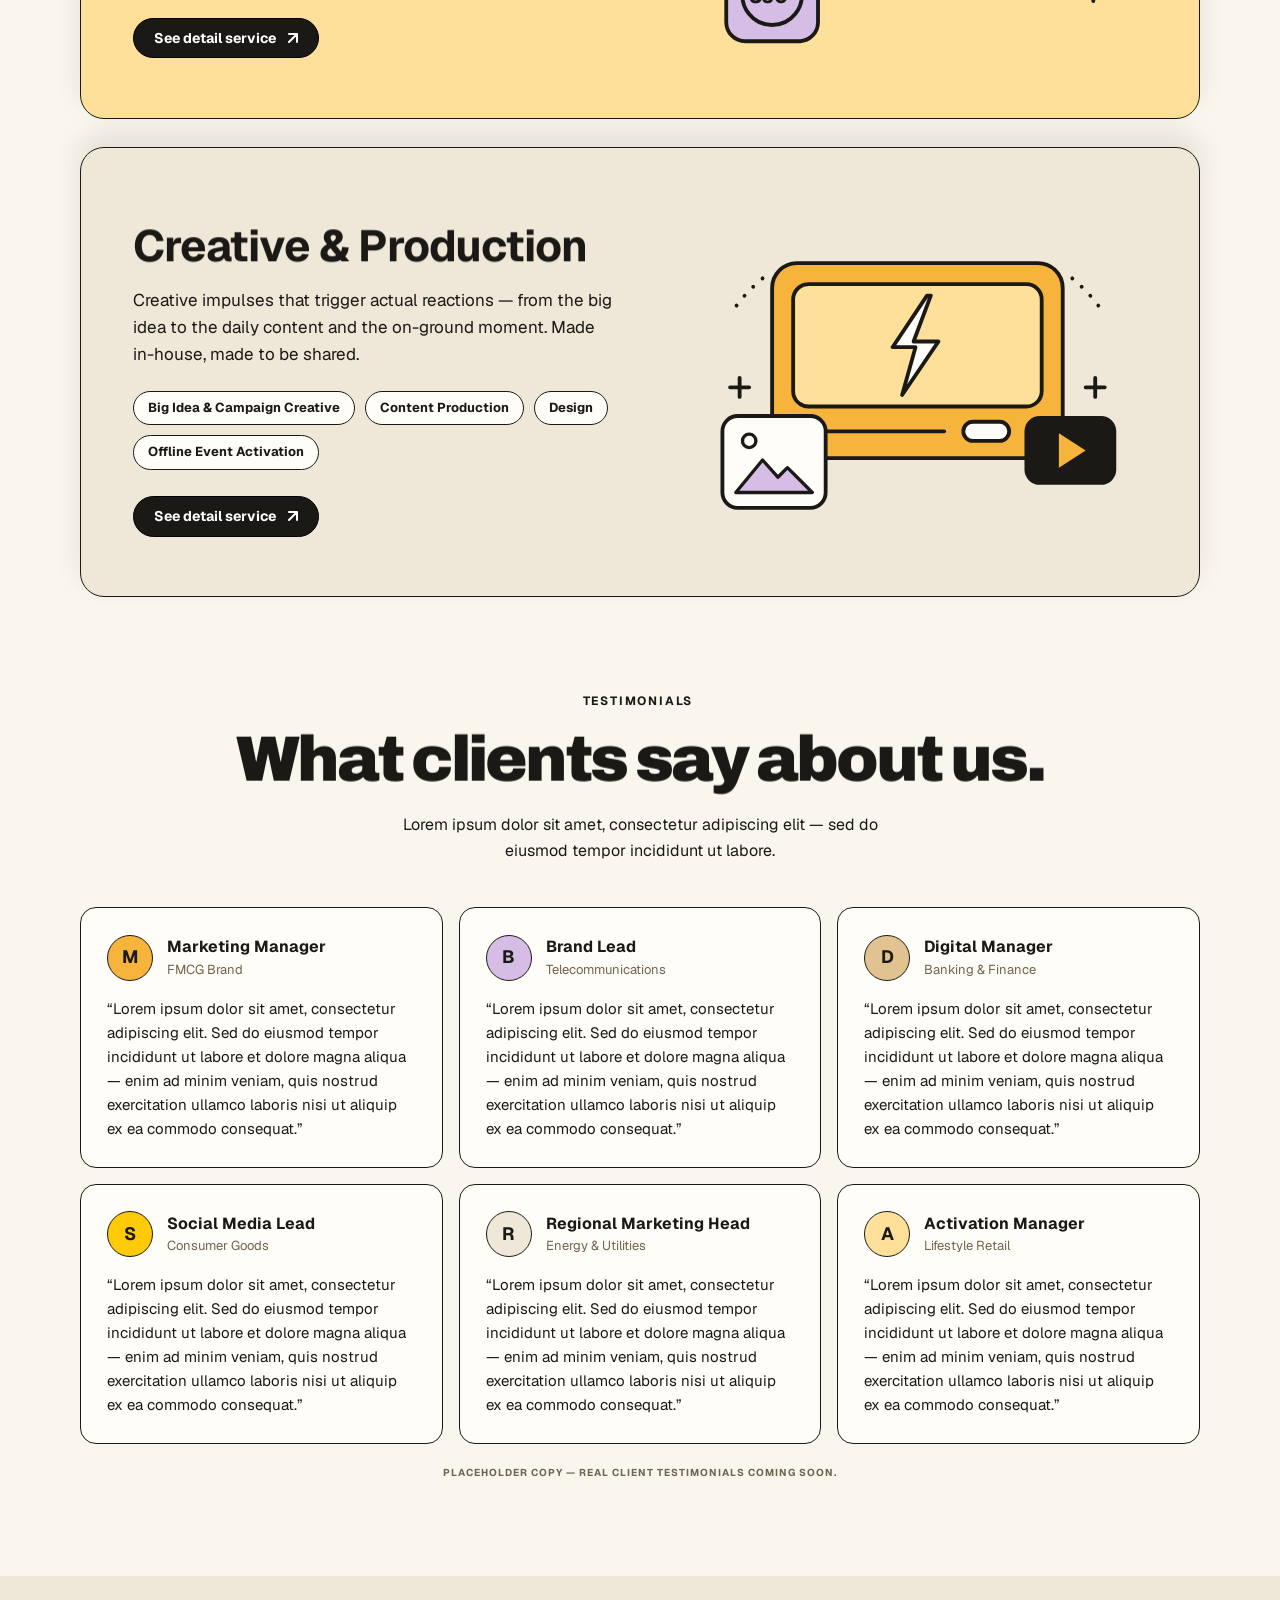
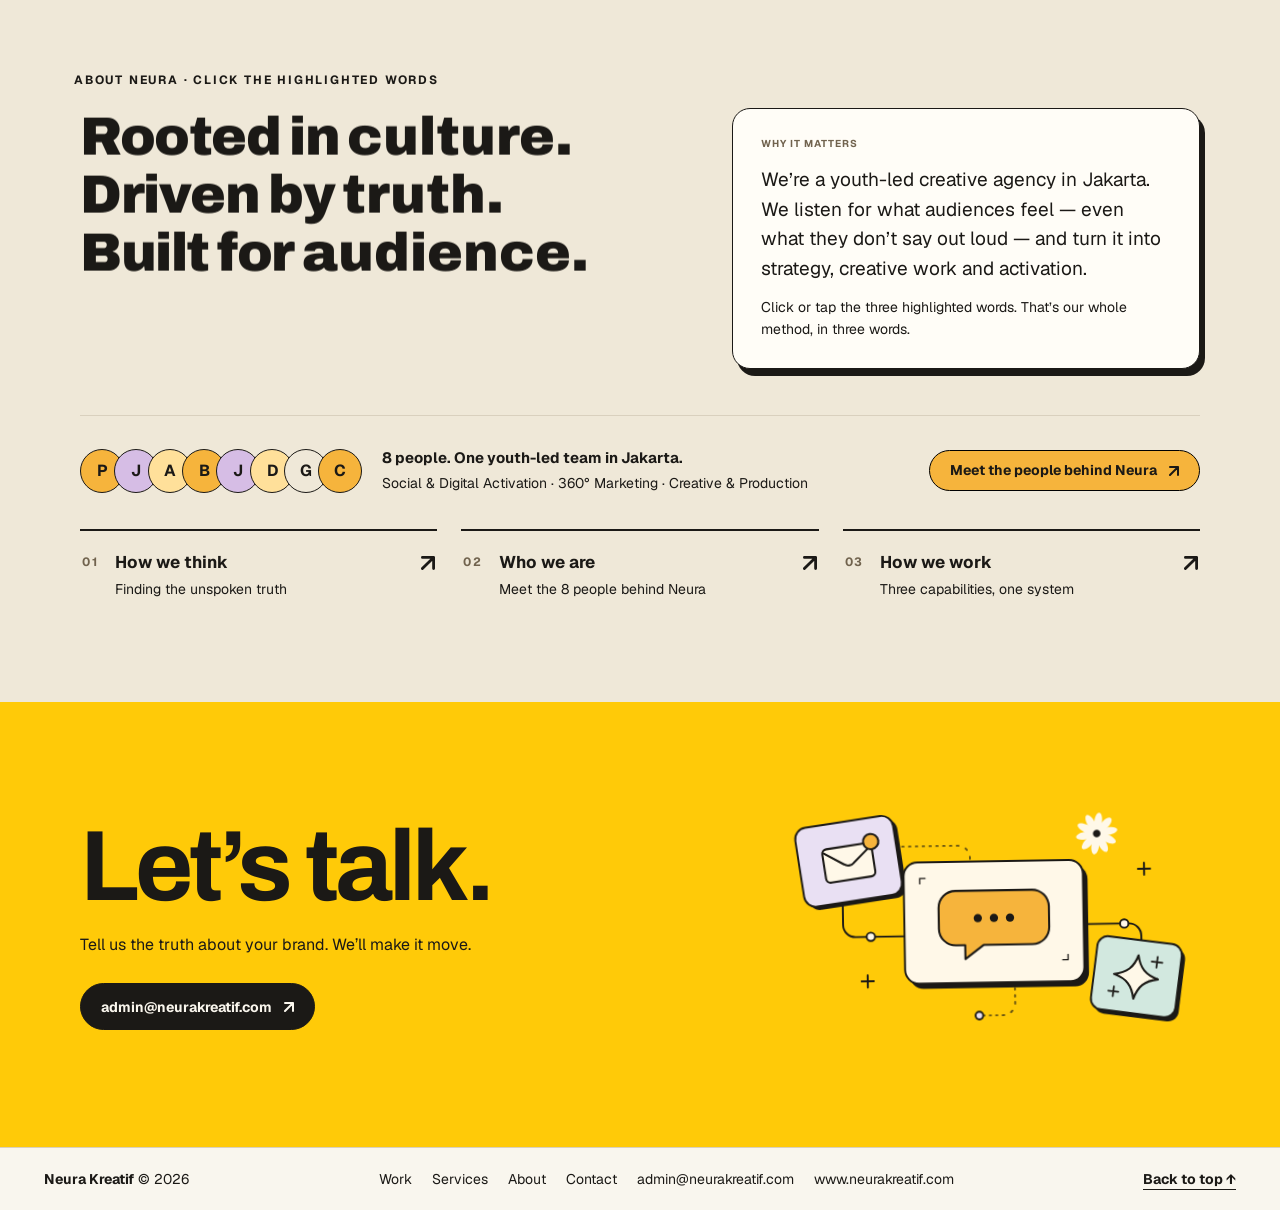
==== commit 9143113c: "v30: eyebrow alignment corrected from measurement — flush ink on manifesto and heroes" ====
--- a/index.html
+++ b/index.html
@@ -14,7 +14,7 @@
 
 <link rel="stylesheet" href="assets/css/fonts.css?v=20">
 <link rel="stylesheet" href="assets/css/tokens.css">
-<link rel="stylesheet" href="assets/css/styles.css?v=29">
+<link rel="stylesheet" href="assets/css/styles.css?v=30">
 </head>
 <body><div id="top"></div><header class="site-nav"><div class="bar">
 <a class="logo" href="index.html"><img src="assets/img/logo-mark.png" alt="Neura Kreatif logo"><span class="word">NEURA<br>KREATIF</span></a>
--- a/assets/css/styles.css
+++ b/assets/css/styles.css
@@ -439,7 +439,6 @@
   .hww-art{height:140px}
 }
 
-
 /* — v28: How We Work rail — user-dragged (no autoplay), seamless wrap, bleeds to the right viewport edge, NO fade masks — */
 body{overflow-x:clip}
 .hww-rail{overflow-x:auto;overflow-y:hidden;-webkit-mask-image:none;mask-image:none;cursor:grab;scrollbar-width:none;-webkit-overflow-scrolling:touch;margin-right:calc(-1 * (max(0px,(100vw - (var(--nk-container) + 2 * var(--nk-page-pad))) / 2) + var(--nk-page-pad)))}
@@ -449,3 +448,7 @@
 .hww-art-loop svg{width:92px;height:92px;display:block}
 .hww-card{-webkit-user-select:none;user-select:none}
 .hww-card img{-webkit-user-drag:none}
+
+/* — v29: eyebrow optical alignment — label ink sits flush with the headline ink below it (font side-bearings made labels look indented) — */
+.eyebrow{margin-left:-4px}
+#about-neura .eyebrow{margin-left:-6px}
